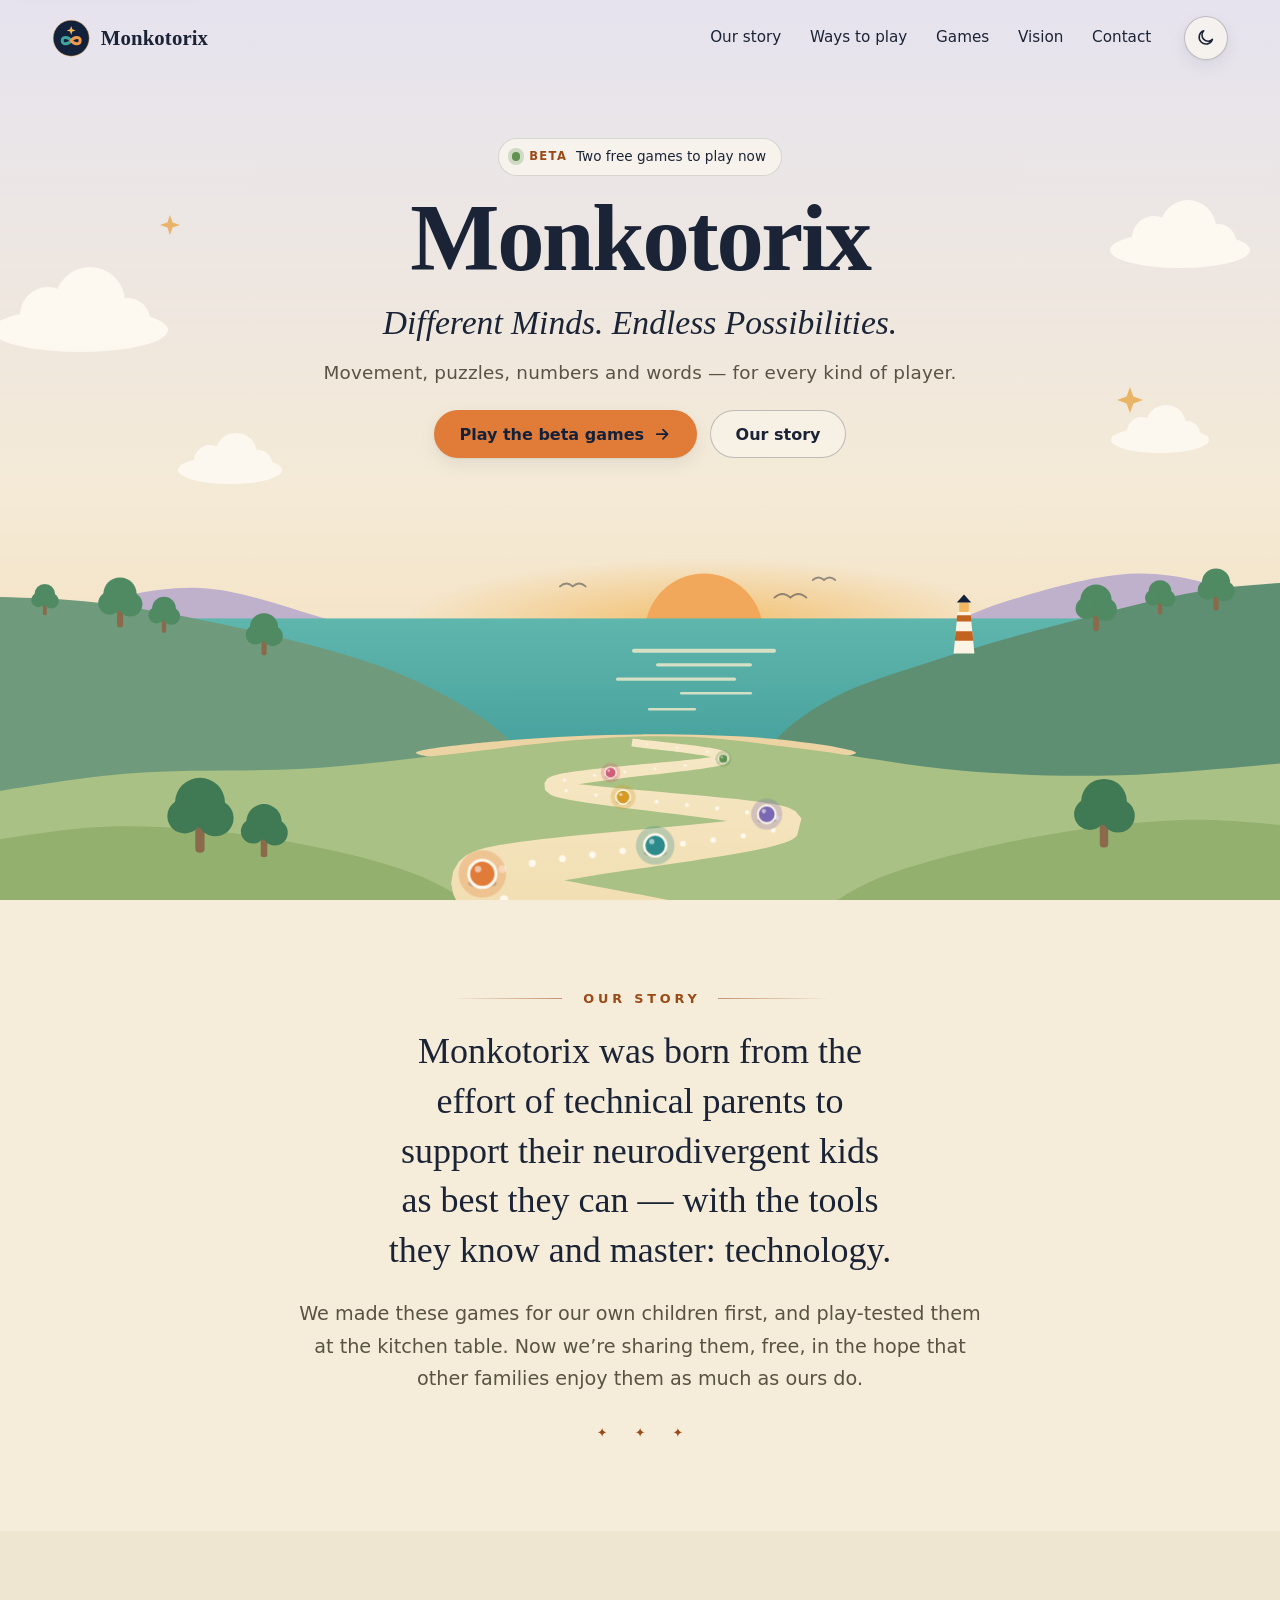
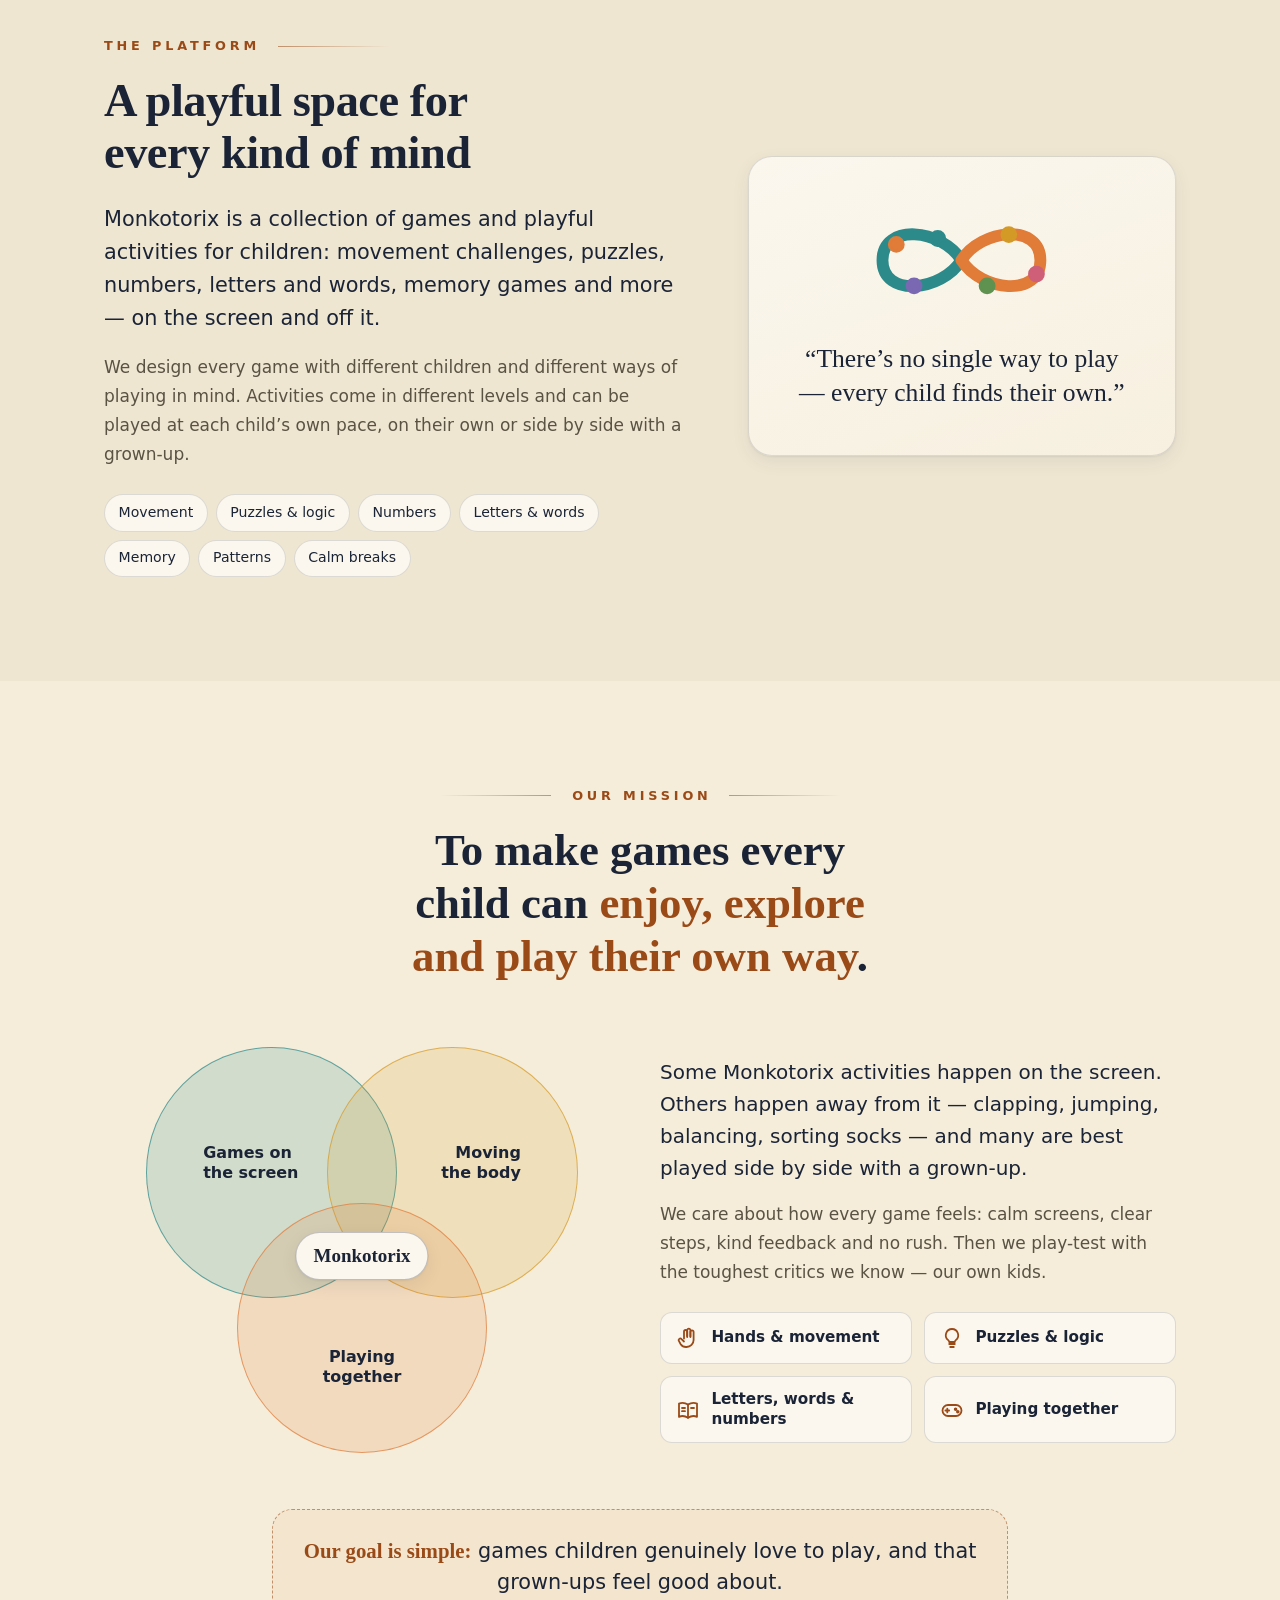
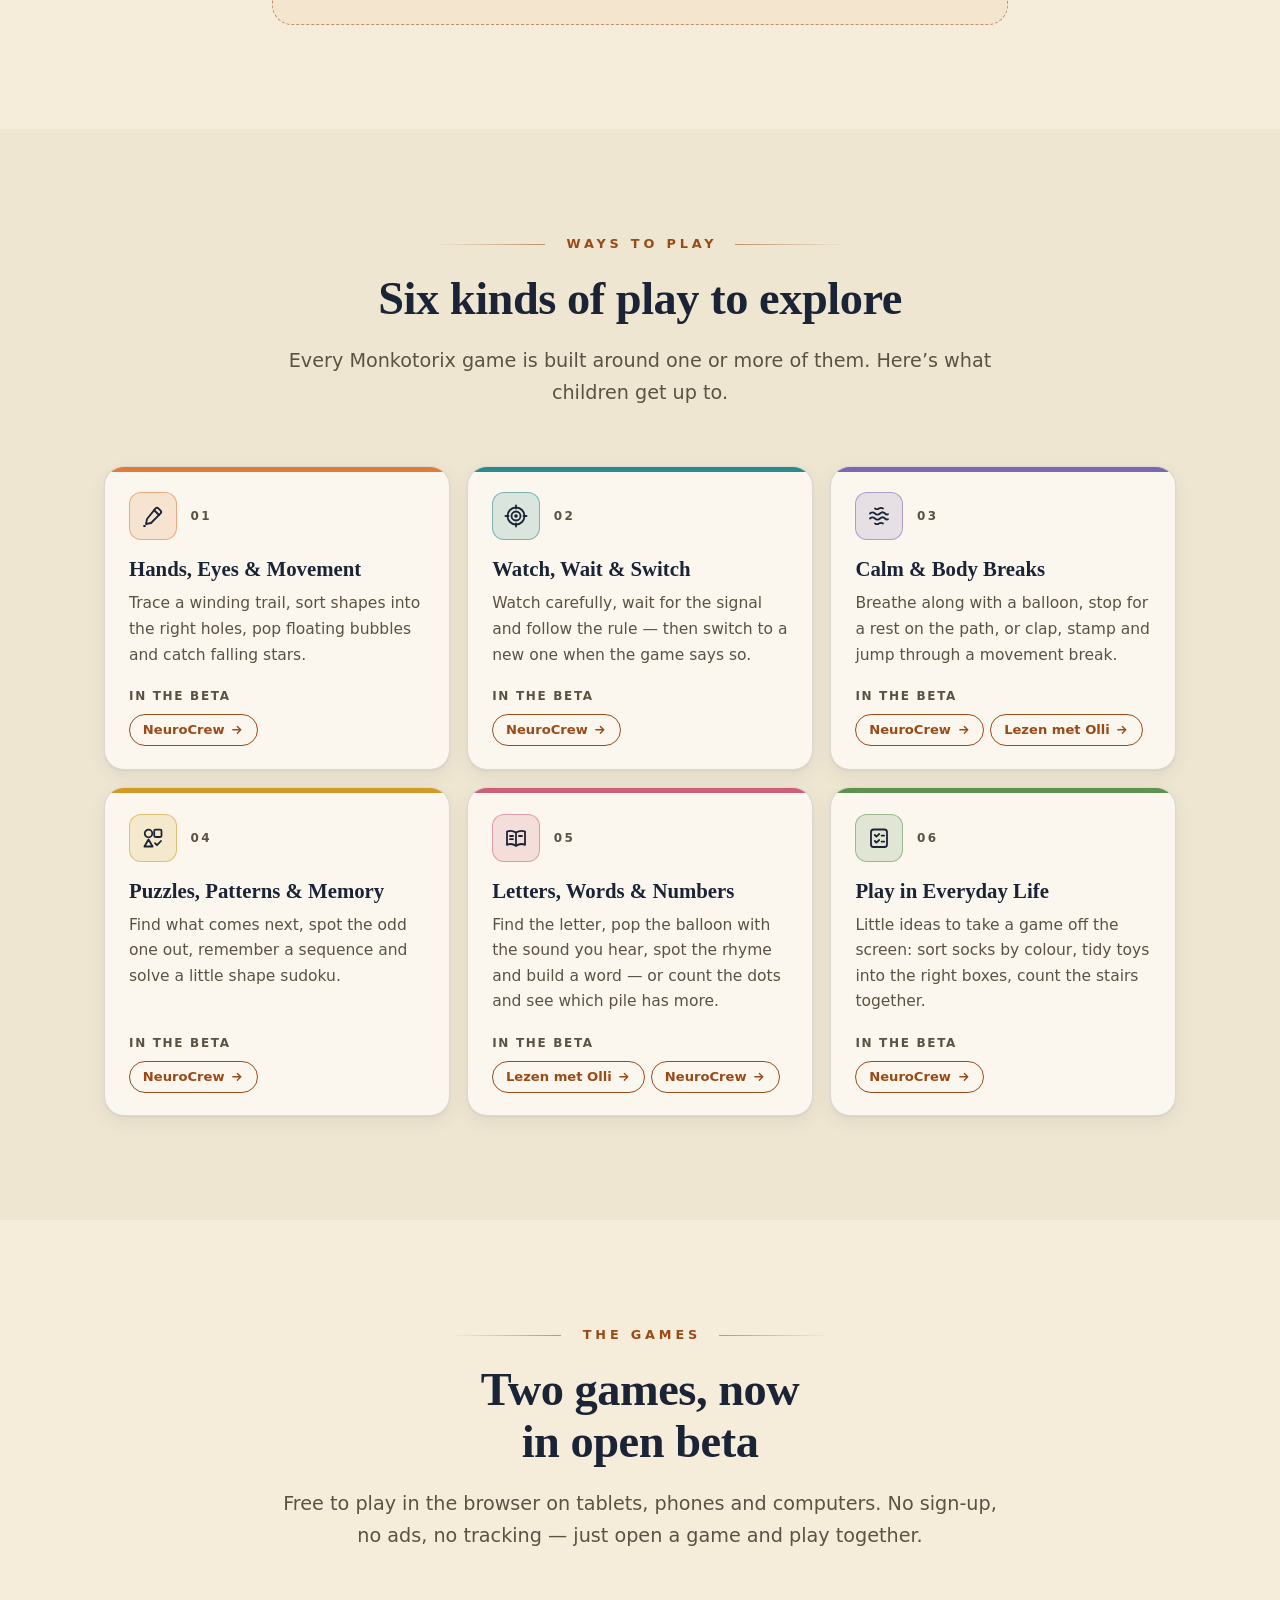
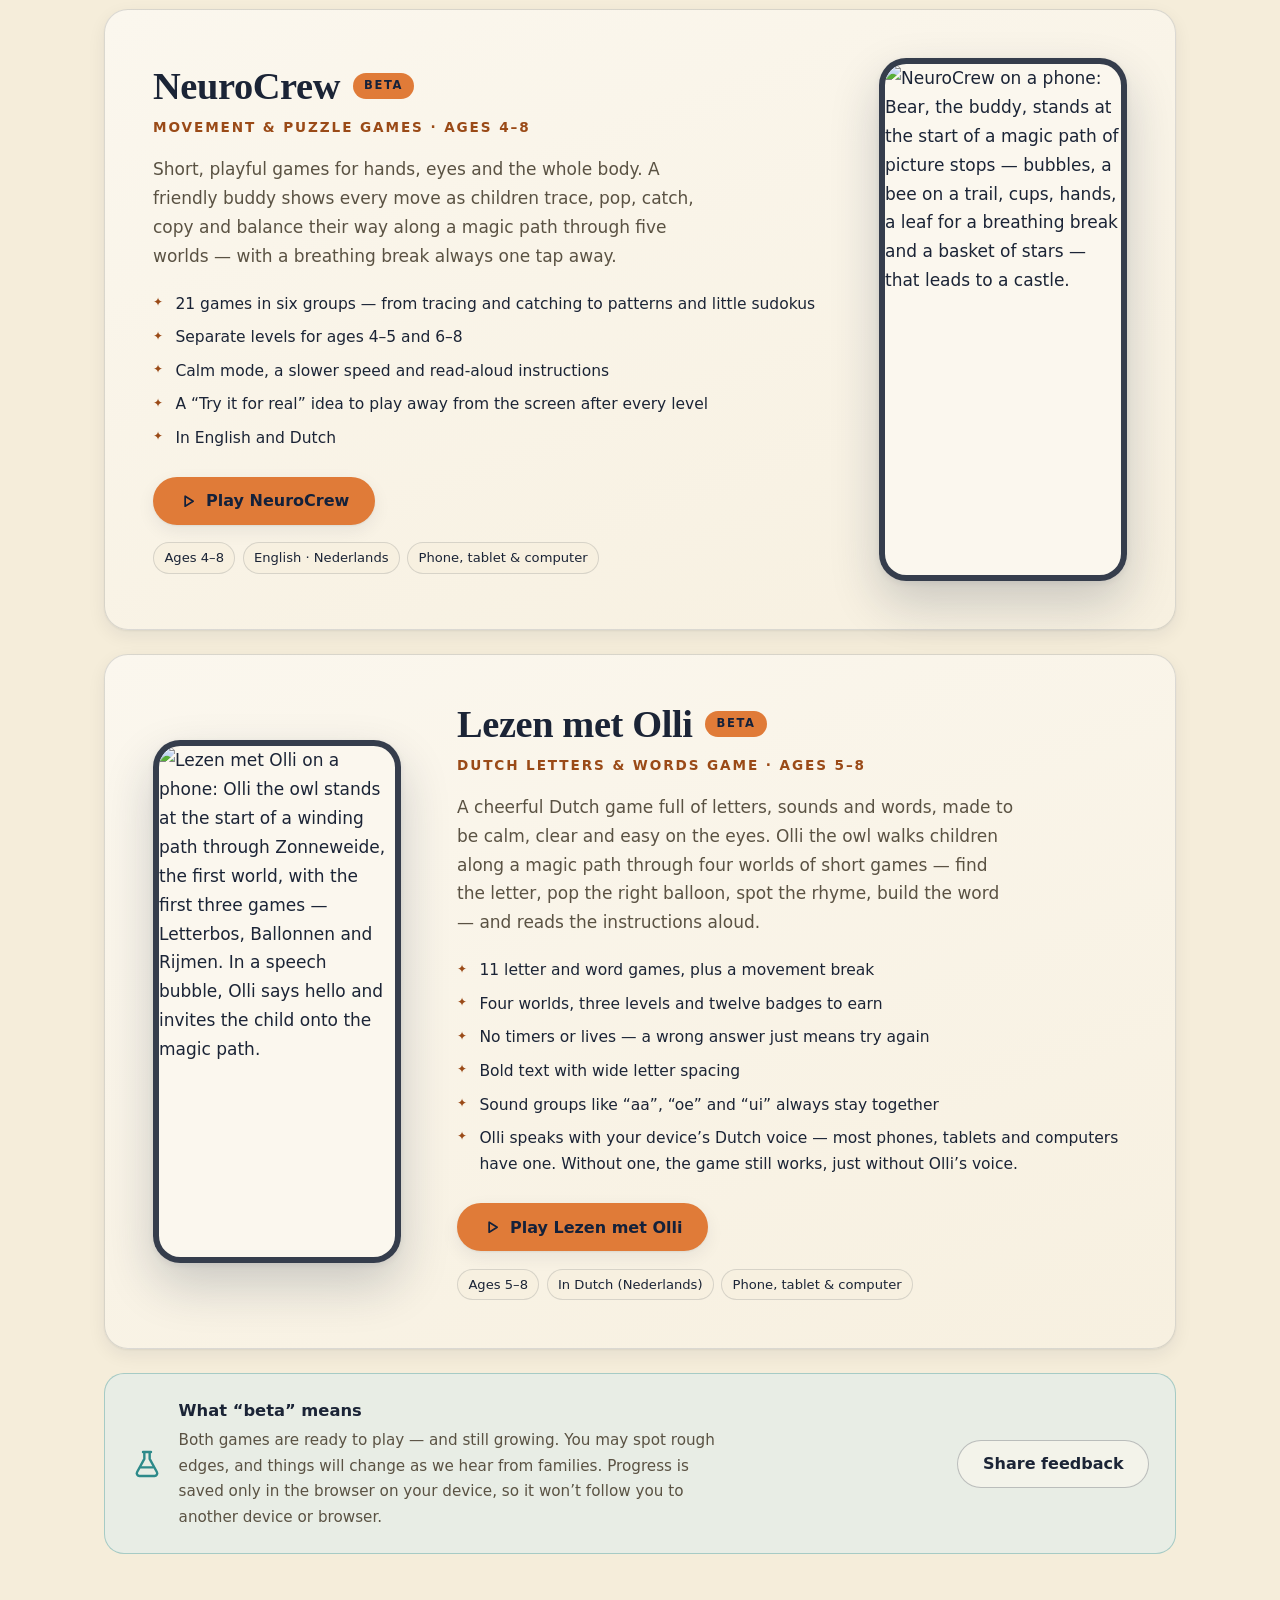
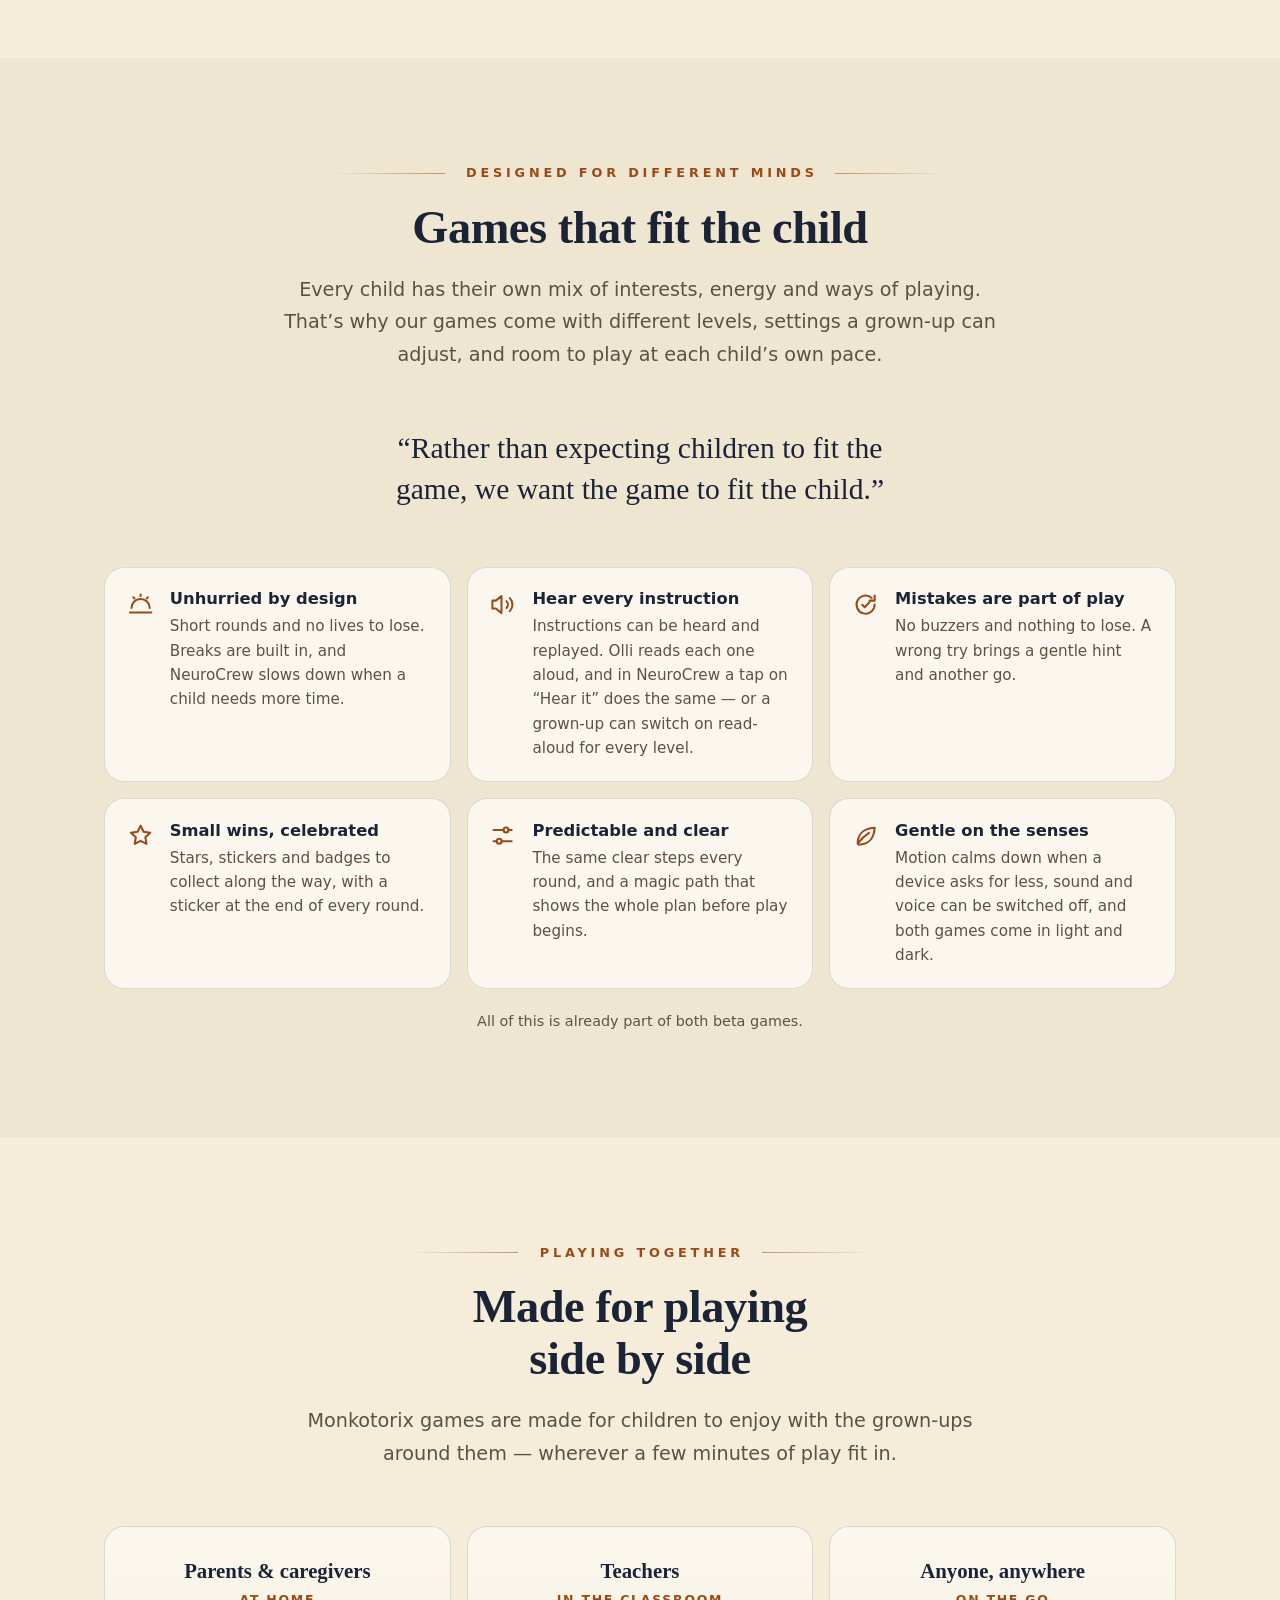
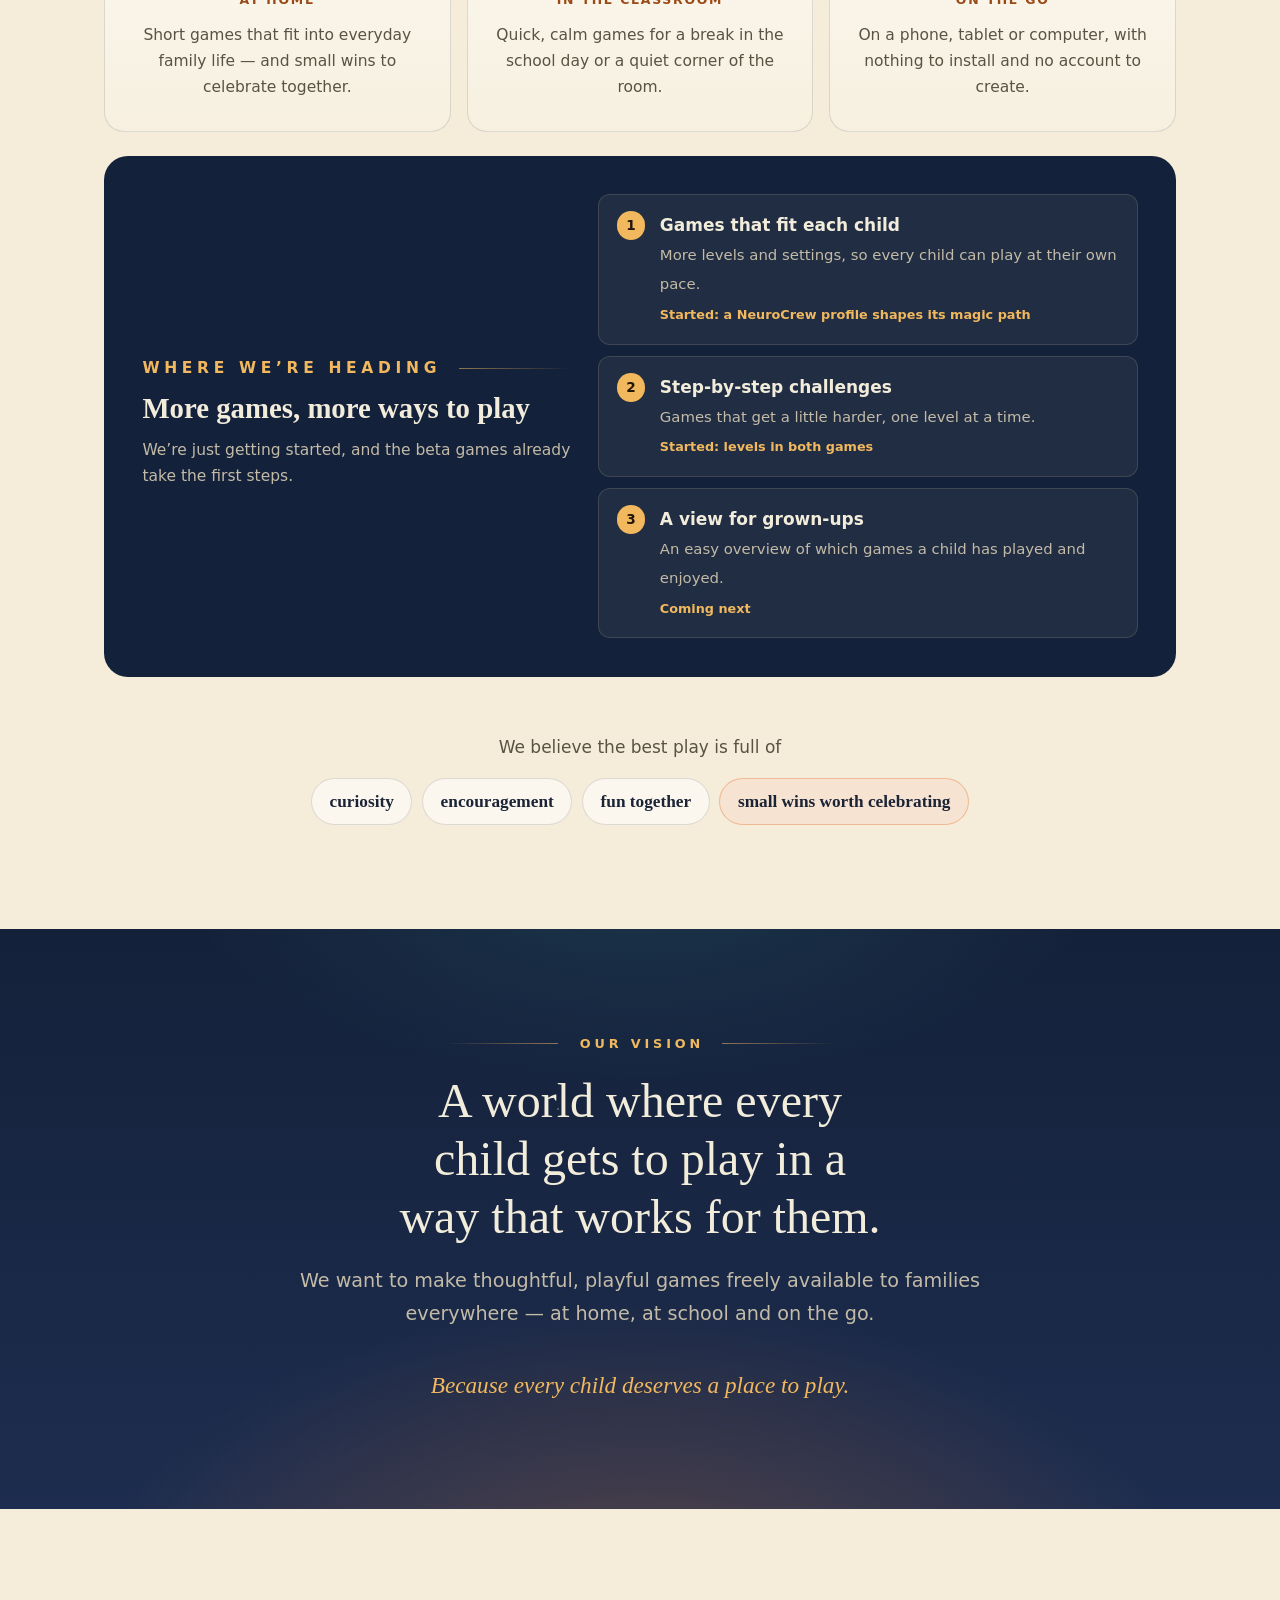
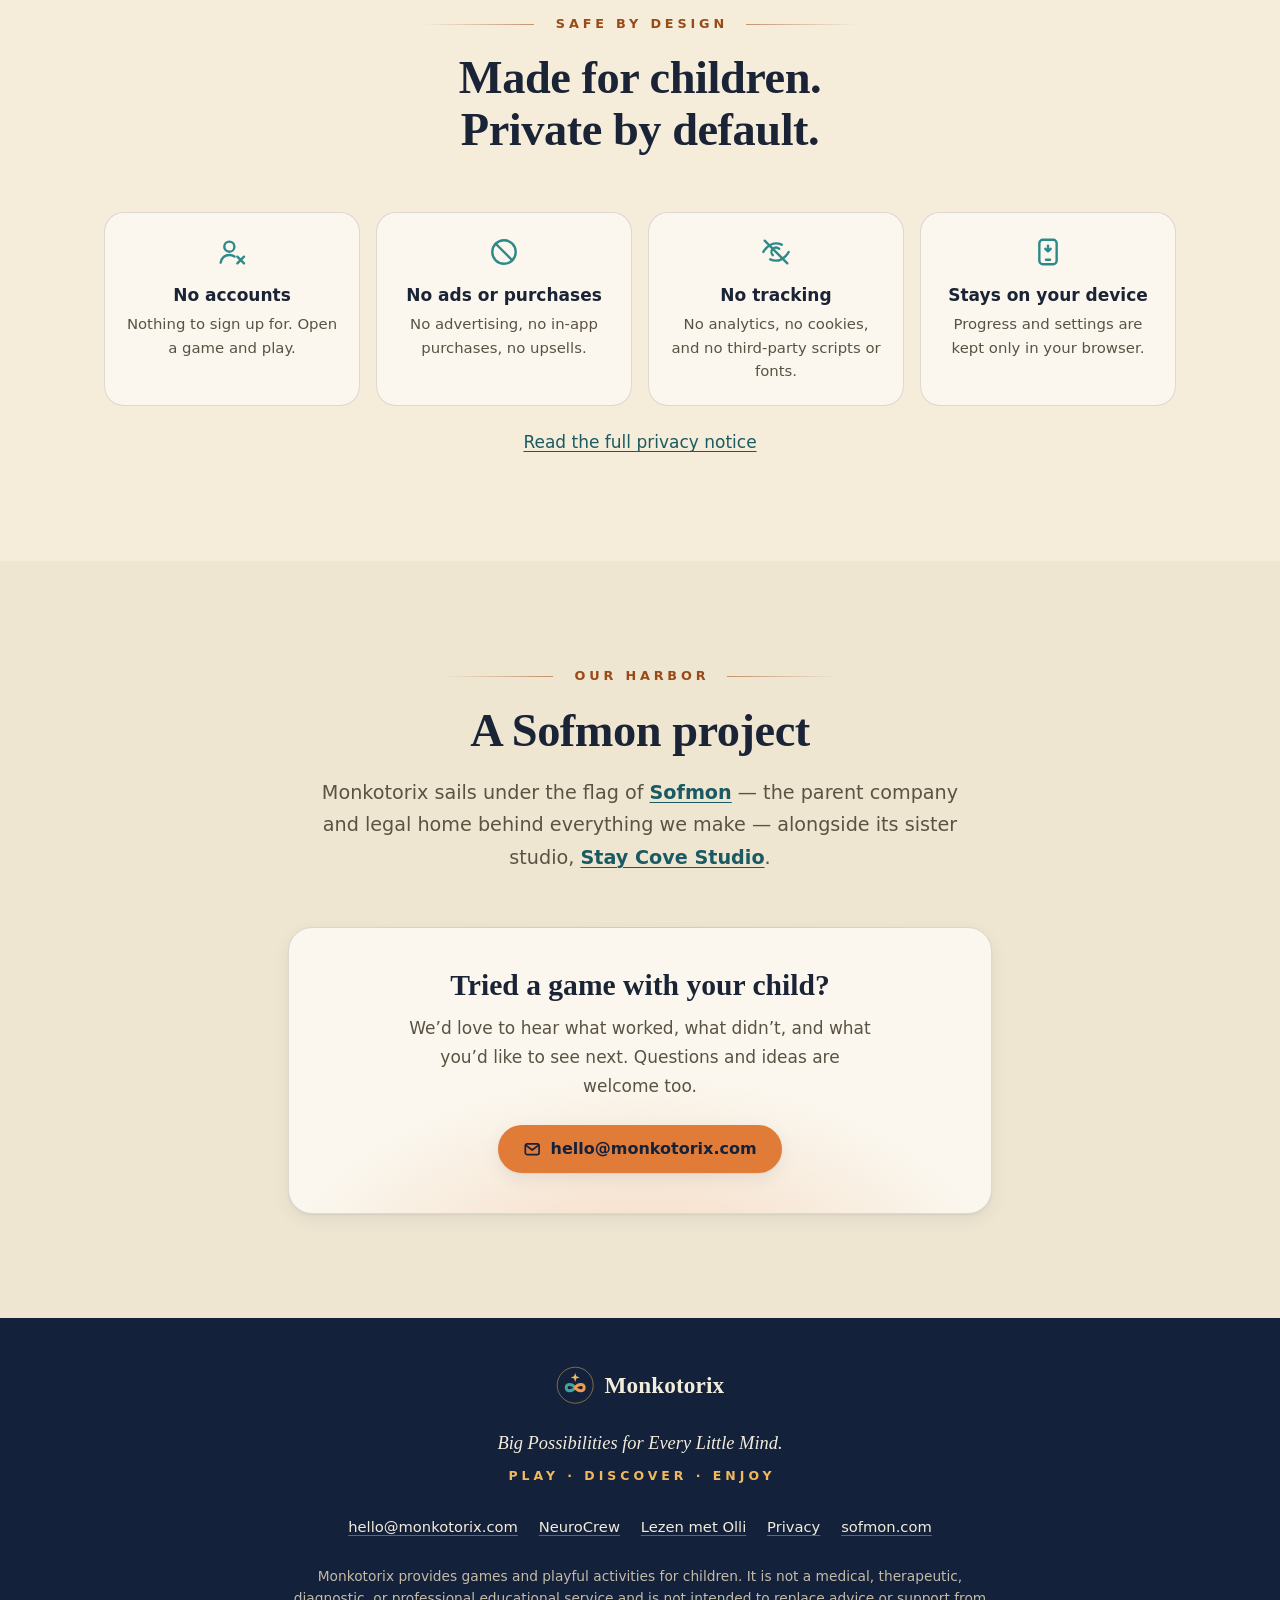
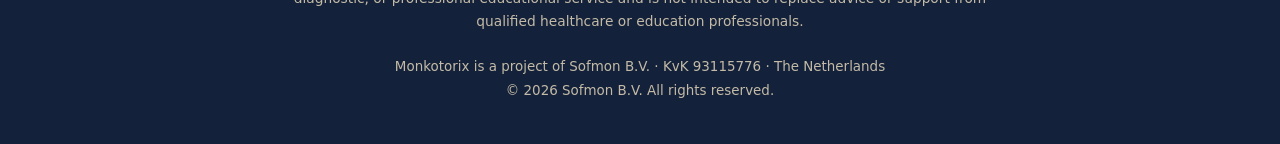
==== site/index.html @ 801703f1 "Describe Monkotorix as games and play, not outcomes Rewrite the site's copy so it says what children" ====
<!doctype html>
<html lang="en">
<head>
  <meta charset="utf-8">
  <meta name="viewport" content="width=device-width, initial-scale=1">
  <title>Monkotorix — Different Minds. Endless Possibilities.</title>
  <meta name="description" content="Free games and playful activities for children — movement, puzzles, numbers, letters and words — made by parents with neurodivergent kids in mind.">
  <link rel="canonical" href="https://monkotorix.com/">
  <meta http-equiv="Content-Security-Policy" content="default-src 'self'; script-src 'self'; style-src 'self' 'unsafe-inline'; img-src 'self' data:; font-src 'self'; connect-src 'none'; object-src 'none'; base-uri 'self'; form-action 'none'">
  <meta name="referrer" content="strict-origin-when-cross-origin">
  <meta name="color-scheme" content="light dark">
  <meta name="theme-color" content="#f5edda" media="(prefers-color-scheme: light)">
  <meta name="theme-color" content="#0c1124" media="(prefers-color-scheme: dark)">
  <link rel="icon" href="/assets/favicon.svg" type="image/svg+xml">
  <link rel="icon" type="image/png" sizes="48x48" href="/assets/favicon-48.png">
  <link rel="apple-touch-icon" href="/assets/apple-touch-icon.png">
  <meta property="og:type" content="website">
  <meta property="og:site_name" content="Monkotorix">
  <meta property="og:title" content="Monkotorix — Different Minds. Endless Possibilities.">
  <meta property="og:description" content="Games and playful activities for children, made by parents with neurodivergent kids in mind. Two games now in open beta.">
  <meta property="og:url" content="https://monkotorix.com/">
  <meta property="og:image" content="https://monkotorix.com/assets/og.jpg">
  <meta property="og:image:width" content="1200">
  <meta property="og:image:height" content="630">
  <meta name="twitter:card" content="summary_large_image">
  <link rel="preload" href="/assets/fonts/fraunces-latin-soft-normal.woff2" as="font" type="font/woff2" crossorigin>
  <link rel="preload" href="/assets/fonts/inter-latin-500-normal.woff2" as="font" type="font/woff2" crossorigin>
  <link rel="preload" href="/assets/fonts/fraunces-latin-soft-italic.woff2" as="font" type="font/woff2" crossorigin>
  <script src="/assets/site.js"></script>
  <style>
    @font-face{font-family:'Fraunces';font-style:normal;font-weight:100 900;font-display:swap;src:url('/assets/fonts/fraunces-latin-soft-normal.woff2') format('woff2')}
    @font-face{font-family:'Fraunces';font-style:italic;font-weight:100 900;font-display:swap;src:url('/assets/fonts/fraunces-latin-soft-italic.woff2') format('woff2')}
    @font-face{font-family:'Inter';font-style:normal;font-weight:400;font-display:swap;src:url('/assets/fonts/inter-latin-400-normal.woff2') format('woff2')}
    @font-face{font-family:'Inter';font-style:normal;font-weight:500;font-display:swap;src:url('/assets/fonts/inter-latin-500-normal.woff2') format('woff2')}
    @font-face{font-family:'Inter';font-style:normal;font-weight:600;font-display:swap;src:url('/assets/fonts/inter-latin-600-normal.woff2') format('woff2')}

    /* ── Tokens: the Sofmon cove palette by morning (light) and Stay Cove's night (dark) ── */
    :root{
      color-scheme:light;
      --bg:#f5edda; --bg-alt:#efe6d2; --surface:#fbf7ee; --surface-2:#f7f0e0;
      --text:#1b2436; --muted:#5a5243; --line:rgba(27,36,54,.14); --line-strong:rgba(27,36,54,.26);
      --accent:#e07b38; --accent-hi:#ef9a4c; --accent-ink:#14213a; --accent-text:#9a4a17;
      --link:#1b5a62; --focus:#1b5a62;
      --band:#14213a; --band-2:#1d2d4f; --band-text:#f2ecdb; --band-muted:#c3bba7; --band-accent:#f2b85e;
      --shadow:0 1px 2px rgba(20,33,58,.06),0 6px 18px rgba(20,33,58,.07);
      --shadow-lg:0 22px 50px rgba(20,33,58,.20),0 2px 6px rgba(20,33,58,.08);
      --a1:#e07b38; --a2:#2d8a8a; --a3:#7a68b3; --a4:#d49a26; --a5:#cf5f78; --a6:#5f9150;
      /* hero */
      --sky-0:#e6e3ef; --sky-1:#f4ead6; --sky-2:#f6d9ab;
      --glow:rgba(242,184,94,.85); --sun:#f2a85a; --far:#bfb0cc; --sea-0:#5fb6ad; --sea-1:#2d8a8a; --glint:#fff1cf;
      --head-l:#6f9b7c; --head-r:#5f8f73; --sand:#ecd3a3; --near:#a9c184; --front:#93b06f;
      --tree:#4f8a62; --tree-near:#3f7a55; --trunk:#8a6a4a; --path-0:#f6e8c6; --path-1:#efd9a8; --dot:#fffaf0;
      --cloud:#fffaf2; --cloud-o:.9; --star-o:0; --spark:#e9a64a; --bird:#1b2436;
      --lh-body:#fbf3e3; --lh-band:#c2641f; --lh-roof:#14213a; --lh-lamp:#f2b85e; --beam-o:0; --stop-ring:#fffaf0;
      --r-lg:1.5rem; --r-md:1.25rem; --r-sm:.75rem;
      --font-display:'Fraunces',Georgia,'Times New Roman',serif;
      --font-sans:'Inter',ui-sans-serif,system-ui,-apple-system,'Segoe UI',sans-serif;
    }
    @media (prefers-color-scheme:dark){:root:not([data-theme="light"]){
      color-scheme:dark;
      --bg:#0c1124; --bg-alt:#10173a; --surface:#141c3e; --surface-2:#18214a;
      --text:#f1e5c8; --muted:#b3bacd; --line:rgba(217,164,95,.22); --line-strong:rgba(241,229,200,.32);
      --accent:#e8b46f; --accent-hi:#f2c88b; --accent-ink:#231607; --accent-text:#e2b06e;
      --link:#eec584; --focus:#eec584;
      --band:#070b18; --band-2:#0f1530; --band-text:#f1e5c8; --band-muted:#b3bacd; --band-accent:#eec584;
      --shadow:0 1px 2px rgba(0,0,0,.35),0 6px 18px rgba(0,0,0,.3);
      --shadow-lg:0 22px 50px rgba(0,0,0,.55),0 0 40px rgba(61,142,160,.10);
      --a1:#ef9a4c; --a2:#4fb3ad; --a3:#a596e0; --a4:#f2b85e; --a5:#ec8aa2; --a6:#8fc27a;
      --sky-0:#0b1022; --sky-1:#161b3f; --sky-2:#3a3166;
      --glow:rgba(238,197,132,.38); --sun:#f1e5c8; --far:#2b2b55; --sea-0:#1f4c5c; --sea-1:#0e2536; --glint:#eec584;
      --head-l:#17304a; --head-r:#132941; --sand:#34395a; --near:#1a2a43; --front:#142238;
      --tree:#0f2438; --tree-near:#0c1d30; --trunk:#0c1828; --path-0:#bfae88; --path-1:#9c8b68; --dot:#f1e5c8;
      --cloud:#2a3163; --cloud-o:.55; --star-o:.85; --spark:#eec584; --bird:#f1e5c8;
      --lh-body:#d9cfb8; --lh-band:#a4501a; --lh-roof:#0c1124; --lh-lamp:#ffd98a; --beam-o:.45; --stop-ring:#f1e5c8;
    }}
    :root[data-theme="dark"]{
      color-scheme:dark;
      --bg:#0c1124; --bg-alt:#10173a; --surface:#141c3e; --surface-2:#18214a;
      --text:#f1e5c8; --muted:#b3bacd; --line:rgba(217,164,95,.22); --line-strong:rgba(241,229,200,.32);
      --accent:#e8b46f; --accent-hi:#f2c88b; --accent-ink:#231607; --accent-text:#e2b06e;
      --link:#eec584; --focus:#eec584;
      --band:#070b18; --band-2:#0f1530; --band-text:#f1e5c8; --band-muted:#b3bacd; --band-accent:#eec584;
      --shadow:0 1px 2px rgba(0,0,0,.35),0 6px 18px rgba(0,0,0,.3);
      --shadow-lg:0 22px 50px rgba(0,0,0,.55),0 0 40px rgba(61,142,160,.10);
      --a1:#ef9a4c; --a2:#4fb3ad; --a3:#a596e0; --a4:#f2b85e; --a5:#ec8aa2; --a6:#8fc27a;
      --sky-0:#0b1022; --sky-1:#161b3f; --sky-2:#3a3166;
      --glow:rgba(238,197,132,.38); --sun:#f1e5c8; --far:#2b2b55; --sea-0:#1f4c5c; --sea-1:#0e2536; --glint:#eec584;
      --head-l:#17304a; --head-r:#132941; --sand:#34395a; --near:#1a2a43; --front:#142238;
      --tree:#0f2438; --tree-near:#0c1d30; --trunk:#0c1828; --path-0:#bfae88; --path-1:#9c8b68; --dot:#f1e5c8;
      --cloud:#2a3163; --cloud-o:.55; --star-o:.85; --spark:#eec584; --bird:#f1e5c8;
      --lh-body:#d9cfb8; --lh-band:#a4501a; --lh-roof:#0c1124; --lh-lamp:#ffd98a; --beam-o:.45; --stop-ring:#f1e5c8;
    }

    *,*::before,*::after{box-sizing:border-box}
    html,body{margin:0}
    html{scroll-behavior:smooth;-webkit-text-size-adjust:100%}
    @media (prefers-reduced-motion:reduce){html{scroll-behavior:auto}}
    body{
      background:var(--bg);color:var(--text);
      font-family:var(--font-sans);font-size:1.0625rem;line-height:1.7;
      -webkit-font-smoothing:antialiased;text-rendering:optimizeLegibility;
    }
    h1,h2,h3,p,ul,ol,blockquote,figure{margin:0}
    ul,ol{padding:0;list-style:none}
    img,svg{display:block;max-width:100%}
    a{color:var(--link);text-underline-offset:.18em;text-decoration-thickness:1px}
    a:hover{text-decoration-thickness:2px}
    :focus-visible{outline:3px solid var(--focus);outline-offset:3px;border-radius:6px}
    .nowrap{white-space:nowrap}
    .sr-only{position:absolute;width:1px;height:1px;padding:0;margin:-1px;overflow:hidden;clip:rect(0 0 0 0);white-space:nowrap;border:0}
    .skip{position:absolute;left:1rem;top:-4rem;z-index:50;background:var(--surface);color:var(--text);padding:.7rem 1.1rem;border-radius:.6rem;box-shadow:var(--shadow);font-weight:600}
    .skip:focus{top:1rem}
    .icon{width:1.5rem;height:1.5rem;flex:none;fill:none;stroke:currentColor;stroke-width:1.8;stroke-linecap:round;stroke-linejoin:round}

    /* ── Layout ── */
    .wrap{max-width:70rem;margin:0 auto;padding:0 1.5rem}
    .section{padding:clamp(4rem,9vw,6.5rem) 0;position:relative}
    .alt{background:var(--bg-alt)}
    .rule{
      display:flex;align-items:center;justify-content:center;gap:1.1rem;text-align:center;
      font-size:.8rem;font-weight:600;letter-spacing:.3em;text-indent:.3em;text-transform:uppercase;
      color:var(--accent-text);margin-bottom:1.1rem;
    }
    .rule::before,.rule::after{content:"";height:1px;flex:1;max-width:7rem;background:linear-gradient(to var(--dir,right),transparent,currentColor);opacity:.55}
    .rule::after{--dir:left}
    @media (max-width:30rem){.rule:not(.left)::before,.rule:not(.left)::after{display:none}}
    .rule.left{justify-content:flex-start;text-indent:0}
    .rule.left::before{display:none}
    @media (max-width:24rem){.rule{letter-spacing:.18em;text-indent:.18em;gap:.7rem}}
    .title{
      font-family:var(--font-display);font-variation-settings:"SOFT" 100;font-weight:600;
      font-size:clamp(1.9rem,4.4vw,2.9rem);line-height:1.12;letter-spacing:-.01em;
      text-align:center;text-wrap:balance;max-width:24ch;margin:0 auto;overflow-wrap:break-word;
    }
    .title-left{text-align:left;margin:0 0 1.5rem;max-width:20ch}
    .lead{color:var(--muted);font-size:clamp(1.05rem,1.6vw,1.2rem);max-width:60ch;margin:1.25rem auto 0;text-align:center;text-wrap:pretty}
    /* long centred paragraphs are hard to track on phones: left-align them there */
    @media (max-width:40rem){.lead,.contact-card p{text-align:left}}
    .section-head{margin-bottom:clamp(2.5rem,5vw,3.5rem)}

    /* ── Buttons ── */
    .btn{
      display:inline-flex;align-items:center;justify-content:center;gap:.55rem;min-height:3rem;
      border:1px solid transparent;border-radius:999px;padding:.8rem 1.55rem;
      font:inherit;font-size:1rem;font-weight:600;line-height:1.2;text-decoration:none;cursor:pointer;
      transition:background-color .15s ease,border-color .15s ease,transform .15s ease,box-shadow .15s ease;
    }
    .btn.primary{background:var(--accent);color:var(--accent-ink);box-shadow:var(--shadow)}
    .btn.primary:hover{background:var(--accent-hi);transform:translateY(-1px)}
    .btn.ghost{background:color-mix(in srgb,var(--surface) 55%,transparent);color:var(--text);border-color:var(--line-strong)}
    .btn.ghost:hover{background:color-mix(in srgb,var(--accent) 14%,transparent)}
    .btn .icon{width:1.15rem;height:1.15rem;stroke-width:2.2}
    @media (prefers-reduced-motion:reduce){.btn:hover{transform:none!important}}

    /* ── Hero ── */
    .hero{
      position:relative;min-height:min(100svh,64rem);display:flex;flex-direction:column;overflow:hidden;
      background:linear-gradient(180deg,var(--sky-0) 0%,var(--sky-1) 55%,var(--sky-2) 100%);
    }
    .hero-sky{position:absolute;inset:0;width:100%;height:100%;z-index:0;pointer-events:none}
    .topbar{position:relative;z-index:3;display:flex;align-items:center;gap:1rem;max-width:76rem;width:100%;margin:0 auto;padding:1rem 1.25rem}
    .brand{display:inline-flex;align-items:center;gap:.65rem;color:var(--text);text-decoration:none;font-family:var(--font-display);font-variation-settings:"SOFT" 100;font-weight:650;font-size:1.3rem;letter-spacing:.005em;margin-right:auto;border-radius:999px}
    .brand svg{width:2.4rem;height:2.4rem}
    .nav-links{display:flex;gap:.2rem;margin:0 .25rem 0 0}
    .nav-links a{display:inline-block;padding:.5rem .8rem;border-radius:999px;color:var(--text);text-decoration:none;font-size:.95rem;font-weight:500}
    .nav-links a:hover{background:color-mix(in srgb,var(--surface) 70%,transparent)}
    @media (max-width:52rem){.nav-links{display:none}}
    .theme-toggle{
      width:2.75rem;height:2.75rem;display:inline-flex;align-items:center;justify-content:center;padding:0;flex:none;
      border-radius:999px;border:1px solid var(--line-strong);background:color-mix(in srgb,var(--surface) 70%,transparent);
      color:var(--text);cursor:pointer;box-shadow:var(--shadow);transition:background-color .15s ease;
    }
    .theme-toggle:hover{background:var(--surface)}
    .theme-toggle .icon{width:1.2rem;height:1.2rem;stroke-width:2}
    .theme-toggle .i-sun{display:none}
    :root[data-theme="dark"] .theme-toggle .i-sun{display:block}
    :root[data-theme="dark"] .theme-toggle .i-moon{display:none}

    .hero-inner{
      position:relative;z-index:2;flex:1;display:flex;flex-direction:column;align-items:center;justify-content:center;
      text-align:center;padding:clamp(1.5rem,5vh,4rem) 1.25rem clamp(1rem,3vh,2rem);
    }
    .beta-pill{
      display:inline-flex;align-items:center;gap:.55rem;padding:.4rem .95rem .4rem .8rem;border-radius:999px;
      background:color-mix(in srgb,var(--surface) 72%,transparent);border:1px solid var(--line);
      color:var(--text);font-size:.85rem;font-weight:500;text-decoration:none;margin-bottom:1.6rem;
      backdrop-filter:blur(6px);-webkit-backdrop-filter:blur(6px);
    }
    .beta-pill:hover{border-color:var(--line-strong)}
    .beta-pill b{font-weight:600;color:var(--accent-text);letter-spacing:.12em;font-size:.72rem;text-transform:uppercase}
    .beta-pill .dot{flex:none;width:.55rem;height:.55rem;border-radius:50%;background:var(--a6);box-shadow:0 0 0 4px color-mix(in srgb,var(--a6) 25%,transparent)}
    @media (max-width:24rem){.beta-pill{font-size:.78rem;gap:.45rem;padding-inline:.7rem .8rem}.beta-pill b{letter-spacing:.08em}}
    .wordmark{
      font-family:var(--font-display);font-variation-settings:"SOFT" 100;font-weight:650;
      font-size:clamp(3.1rem,11vw,6.6rem);line-height:.98;letter-spacing:-.025em;color:var(--text);
    }
    .hero-tagline{
      margin-top:1.1rem;font-family:var(--font-display);font-variation-settings:"SOFT" 100;font-style:italic;font-weight:450;
      font-size:clamp(1.35rem,3.4vw,2.1rem);line-height:1.25;color:var(--text);text-wrap:balance;
    }
    .hero-sub{margin-top:.8rem;color:var(--muted);font-size:clamp(1rem,1.8vw,1.15rem);font-weight:500;letter-spacing:.01em;text-wrap:balance}
    .hero-actions{display:flex;flex-wrap:wrap;gap:.8rem;justify-content:center;margin-top:2rem}
    .hero-land{
      position:relative;z-index:1;display:block;width:100%;flex:none;
      height:max(16rem,min(calc(100vw * 460 / 1600),max(48vh,26vw)));
      margin-top:-1rem;
    }
    @media (min-width:52rem){.hero-land{margin-top:0}}
    /* short laptop screens: tighten the text block so the buttons stay clear of the horizon */
    @media (min-width:52rem) and (max-height:60rem){
      .hero-inner{padding-top:.25rem;padding-bottom:1rem}
      .beta-pill{margin-bottom:1rem}
      .wordmark{font-size:clamp(3.1rem,10.5vh,6.6rem)}
      .hero-actions{margin-top:1.4rem}
    }

    /* hero scene paint */
    .h-glow-0{stop-color:var(--glow)} .h-glow-1{stop-color:var(--glow);stop-opacity:0}
    .h-sea-0{stop-color:var(--sea-0)} .h-sea-1{stop-color:var(--sea-1)}
    .h-path-0{stop-color:var(--path-0)} .h-path-1{stop-color:var(--path-1)}
    .h-sun{fill:var(--sun)}
    .h-far{fill:var(--far)}
    .h-glint{fill:var(--glint);opacity:.75}
    .h-head-l{fill:var(--head-l)} .h-head-r{fill:var(--head-r)}
    .h-sand{fill:var(--sand)} .h-near{fill:var(--near)} .h-front{fill:var(--front)}
    .h-tree{fill:var(--tree)} .h-tree-near{fill:var(--tree-near)} .h-trunk{fill:var(--trunk)}
    .h-dots{fill:var(--dot);opacity:.95}
    .h-cloud{fill:var(--cloud);opacity:var(--cloud-o)}
    @media (min-aspect-ratio:2/1){.h-cloud-low{display:none}} /* ultrawide: they would sink behind the hills */
    .h-stars{fill:#f1e5c8;opacity:var(--star-o)}
    .h-sparkles{fill:var(--spark);opacity:.8}
    .h-birds{fill:none;stroke:var(--bird);stroke-width:2.4;stroke-linecap:round;opacity:.45}
    .h-lh-body{fill:var(--lh-body)} .h-lh-band{fill:var(--lh-band)} .h-lh-roof{fill:var(--lh-roof)} .h-lh-lamp{fill:var(--lh-lamp)}
    .h-beam{fill:url(#h-beam-g);opacity:var(--beam-o)}
    .h-beam-0{stop-color:var(--lh-lamp);stop-opacity:.8} .h-beam-1{stop-color:var(--lh-lamp);stop-opacity:0}
    .h-stop-disc{stroke:var(--stop-ring)}
    .h-stop-glow{opacity:.28}
    .h-stop-shadow{fill:rgba(20,33,58,.22)}
    .h-stop-shine{fill:#fff;opacity:.55}
    .h-a1 .h-stop-disc,.h-a1 .h-stop-glow{fill:var(--a1)}
    .h-a2 .h-stop-disc,.h-a2 .h-stop-glow{fill:var(--a2)}
    .h-a3 .h-stop-disc,.h-a3 .h-stop-glow{fill:var(--a3)}
    .h-a4 .h-stop-disc,.h-a4 .h-stop-glow{fill:var(--a4)}
    .h-a5 .h-stop-disc,.h-a5 .h-stop-glow{fill:var(--a5)}
    .h-a6 .h-stop-disc,.h-a6 .h-stop-glow{fill:var(--a6)}
    @media (prefers-reduced-motion:no-preference){
      .h-stop{transform-box:fill-box;transform-origin:50% 80%;animation:stop-in .7s cubic-bezier(.2,.9,.3,1.2) both;animation-delay:calc(.35s + var(--i) * .16s)}
      .h-dots{animation:fade-in 1.2s ease-out both .1s}
      @keyframes stop-in{from{opacity:0;transform:translateY(14%) scale(.4)}to{opacity:1;transform:none}}
      @keyframes fade-in{from{opacity:0}to{opacity:.95}}
    }

    /* ── Our story ── */
    .story{padding:clamp(3.5rem,8vw,5.5rem) 0;text-align:center}
    .story-lead{
      font-family:var(--font-display);font-variation-settings:"SOFT" 100;font-weight:450;
      font-size:clamp(1.5rem,3.4vw,2.25rem);line-height:1.38;max-width:34ch;margin:0 auto;text-wrap:balance;
    }
    .story-sub{color:var(--muted);font-size:clamp(1.05rem,1.6vw,1.2rem);max-width:56ch;margin:1.4rem auto 0;text-wrap:pretty}
    @media (max-width:40rem){.story-sub{text-align:left}}
    .flourish{margin-top:1.6rem;color:var(--accent-text);letter-spacing:.9em;text-indent:.9em;font-size:.8rem}

    /* ── About ── */
    .about-grid{display:grid;gap:clamp(2rem,5vw,4rem);align-items:center}
    @media (min-width:56rem){.about-grid{grid-template-columns:1.15fr .85fr}}
    .about-copy p{max-width:62ch}
    .about-copy p + p{margin-top:1.1rem}
    .about-copy .big{font-size:clamp(1.15rem,1.9vw,1.3rem);line-height:1.6;color:var(--text)}
    .about-copy p:not(.big):not(.rule){color:var(--muted)}
    .chips{display:flex;flex-wrap:wrap;gap:.5rem;margin-top:1.6rem}
    .chip{display:inline-flex;align-items:center;padding:.35rem .85rem;border-radius:999px;font-size:.88rem;font-weight:500;background:var(--surface);border:1px solid var(--line);color:var(--text)}
    .about-card{
      position:relative;border-radius:var(--r-lg);padding:clamp(2rem,4vw,2.75rem);text-align:center;overflow:hidden;
      background:linear-gradient(160deg,var(--surface),var(--surface-2));border:1px solid var(--line);box-shadow:var(--shadow);
    }
    .about-card svg.loop{width:min(15rem,70%);height:auto;margin:0 auto 1.4rem}
    .about-card blockquote{font-family:var(--font-display);font-variation-settings:"SOFT" 100;font-weight:500;font-size:clamp(1.3rem,2.4vw,1.6rem);line-height:1.35;text-wrap:balance}
    .loop-a{stroke:var(--a2)} .loop-b{stroke:var(--a1)}
    .loop-dot{fill:var(--stop-ring);stroke-width:3}

    /* ── Mission ── */
    .mission-statement{
      font-family:var(--font-display);font-variation-settings:"SOFT" 100;font-weight:550;
      font-size:clamp(1.8rem,4.2vw,2.8rem);line-height:1.18;text-align:center;max-width:26ch;margin:0 auto;text-wrap:balance;
    }
    .mission-statement em{font-style:normal;color:var(--accent-text)}
    .bridge{display:grid;gap:2.5rem;align-items:center;margin-top:clamp(2.5rem,6vw,4rem)}
    @media (min-width:56rem){.bridge{grid-template-columns:1fr 1fr}}
    .venn{position:relative;width:min(100%,27rem);aspect-ratio:1/0.94;margin:0 auto;container-type:inline-size}
    .venn .c{
      position:absolute;width:58%;aspect-ratio:1;border-radius:50%;display:flex;padding:9%;
      font-weight:600;font-size:max(.8rem,3.7cqi);line-height:1.25;color:var(--text);
      border:1.5px solid color-mix(in srgb,var(--cc) 70%,transparent);
      background:color-mix(in srgb,var(--cc) 17%,transparent);
    }
    .venn .c1{--cc:var(--a2);left:0;top:0;align-items:flex-start;justify-content:flex-start;padding-top:22%;padding-left:13%;text-align:left}
    .venn .c2{--cc:var(--a4);right:0;top:0;align-items:flex-start;justify-content:flex-end;padding-top:22%;padding-right:13%;text-align:right}
    .venn .c3{--cc:var(--a1);left:21%;bottom:0;align-items:flex-end;justify-content:center;padding-bottom:15%;text-align:center}
    .venn .core{
      position:absolute;left:50%;top:50%;transform:translate(-50%,-38%);
      font-family:var(--font-display);font-variation-settings:"SOFT" 100;font-weight:650;font-size:max(.9rem,4.4cqi);
      background:var(--surface);border:1px solid var(--line-strong);border-radius:999px;padding:.35em .9em;box-shadow:var(--shadow);white-space:nowrap
    }
    .bridge-copy p{color:var(--muted);max-width:52ch}
    .bridge-copy p + p{margin-top:1rem}
    .bridge-copy .big{color:var(--text);font-size:clamp(1.1rem,1.8vw,1.25rem);line-height:1.6}
    .disciplines{display:grid;grid-template-columns:repeat(2,minmax(0,1fr));gap:.75rem;margin-top:1.6rem}
    .discipline{display:flex;align-items:center;gap:.7rem;padding:.8rem .95rem;border-radius:var(--r-sm);background:var(--surface);border:1px solid var(--line);font-weight:600;font-size:.95rem;line-height:1.3}
    .discipline .icon{color:var(--accent-text)}
    @media (max-width:26rem){.disciplines{grid-template-columns:1fr}}
    .goal{
      margin:clamp(2.5rem,5vw,3.5rem) auto 0;max-width:46rem;text-align:center;padding:1.6rem 1.75rem;border-radius:var(--r-md);
      border:1px dashed color-mix(in srgb,var(--accent-text) 55%,transparent);background:color-mix(in srgb,var(--accent) 7%,transparent)
    }
    .goal p{font-size:clamp(1.1rem,2vw,1.3rem);line-height:1.5}
    .goal strong{font-family:var(--font-display);font-variation-settings:"SOFT" 100;font-weight:650;color:var(--accent-text)}

    /* ── Six areas ── */
    .areas{display:grid;gap:1.1rem;counter-reset:area}
    @media (min-width:40rem){.areas{grid-template-columns:repeat(2,minmax(0,1fr))}}
    @media (min-width:64rem){.areas{grid-template-columns:repeat(3,minmax(0,1fr))}}
    .area{
      position:relative;display:flex;flex-direction:column;padding:1.6rem 1.5rem 1.4rem;border-radius:var(--r-md);
      background:var(--surface);border:1px solid var(--line);box-shadow:var(--shadow);overflow:hidden;
    }
    .area::before{content:"";position:absolute;inset:0 0 auto 0;height:5px;background:var(--ac)}
    .area-top{display:flex;align-items:center;gap:.85rem;margin-bottom:1rem}
    .area-icon{
      width:3rem;height:3rem;border-radius:var(--r-sm);display:grid;place-items:center;flex:none;
      background:color-mix(in srgb,var(--ac) 16%,transparent);color:var(--text);border:1.5px solid color-mix(in srgb,var(--ac) 55%,transparent)
    }
    .area-num{font-size:.75rem;font-weight:600;letter-spacing:.2em;text-transform:uppercase;color:var(--muted)}
    .area h3{font-family:var(--font-display);font-variation-settings:"SOFT" 100;font-weight:600;font-size:1.3rem;line-height:1.22;margin-bottom:.6rem}
    .area p{color:var(--muted);font-size:.97rem;line-height:1.65}
    .area-games{display:flex;flex-wrap:wrap;align-items:center;gap:.4rem;margin-top:auto;padding-top:1.1rem}
    .area-games .lbl{flex-basis:100%;margin:0 0 .1rem;font-size:.75rem;font-weight:600;letter-spacing:.14em;text-transform:uppercase;color:var(--muted)}
    .tag{display:inline-flex;align-items:center;gap:.35rem;padding:.22rem .65rem;border-radius:999px;font-size:.82rem;font-weight:500;background:var(--surface-2);border:1px solid var(--line);color:var(--text);text-decoration:none;white-space:nowrap}
    /* links are buttons, not labels (as on sofmon.com) */
    a.tag{min-height:2rem;padding-inline:.8rem;background:transparent;border-color:var(--accent-text);color:var(--accent-text);font-weight:600;transition:background-color .15s ease,color .15s ease}
    a.tag:hover{background:var(--accent);border-color:var(--accent);color:var(--accent-ink)}
    a.tag .icon{width:.85rem;height:.85rem;stroke-width:2.4}
    .tag.soon{border-style:dashed;color:var(--muted);background:transparent}
    .a1{--ac:var(--a1)} .a2{--ac:var(--a2)} .a3{--ac:var(--a3)} .a4{--ac:var(--a4)} .a5{--ac:var(--a5)} .a6{--ac:var(--a6)}

    /* ── Games ── */
    .game-panel{
      display:grid;grid-template-columns:minmax(0,1fr) auto;gap:clamp(2rem,5vw,3.5rem);align-items:center;
      padding:clamp(1.75rem,4.5vw,3rem);border-radius:var(--r-lg);border:1px solid var(--line);
      background:linear-gradient(160deg,var(--surface),var(--surface-2));box-shadow:var(--shadow);
    }
    .game-panel + .game-panel{margin-top:1.5rem}
    .game-panel.reversed{grid-template-columns:auto minmax(0,1fr)}
    @media (max-width:47.9rem){
      .game-panel,.game-panel.reversed{grid-template-columns:minmax(0,1fr)}
      .game-panel .game-shot{margin:0 auto}
      .game-panel.reversed .game-shot{order:2}
    }
    .game-head{display:flex;flex-wrap:wrap;align-items:center;gap:.4rem .8rem}
    .game-panel h3{font-family:var(--font-display);font-variation-settings:"SOFT" 100;font-weight:650;font-size:clamp(1.8rem,3.6vw,2.4rem);line-height:1.1;letter-spacing:-.01em}
    .badge-beta{
      display:inline-flex;align-items:center;padding:.2rem .7rem;border-radius:999px;font-size:.72rem;font-weight:600;letter-spacing:.14em;text-transform:uppercase;
      color:var(--accent-ink);background:var(--accent);
    }
    .game-panel .sub{color:var(--accent-text);font-size:.85rem;font-weight:600;letter-spacing:.14em;text-transform:uppercase;margin:.55rem 0 1rem}
    .game-panel .desc{color:var(--muted);max-width:52ch}
    .game-points{margin:1.25rem 0 1.6rem;display:grid;gap:.45rem}
    .game-points li{position:relative;padding-left:1.4rem;font-size:.97rem}
    .game-points li::before{content:"✦";content:"✦" / "";position:absolute;left:0;top:.2em;color:var(--accent-text);font-size:.75rem;line-height:1.6}
    .game-meta{display:flex;flex-wrap:wrap;gap:.45rem;margin-top:1.1rem}
    .game-actions{display:flex;flex-wrap:wrap;align-items:center;gap:.6rem 1.1rem}
    .game-actions .more{font-size:.92rem}
    .game-shot{
      width:min(15.5rem,68vw);border-radius:1.7rem;overflow:hidden;background:var(--surface);
      border:6px solid color-mix(in srgb,var(--text) 88%,transparent);box-shadow:var(--shadow-lg);
    }
    .game-shot img{width:100%;height:auto}
    .beta-note{
      display:grid;gap:1rem;align-items:center;margin-top:1.5rem;padding:1.4rem 1.6rem;border-radius:var(--r-md);
      background:color-mix(in srgb,var(--a2) 9%,var(--surface));border:1px solid color-mix(in srgb,var(--a2) 35%,transparent);
    }
    @media (min-width:48rem){.beta-note{grid-template-columns:auto 1fr auto}}
    .beta-note .icon{width:2rem;height:2rem;color:var(--a2)}
    .beta-note h3{font-size:1.02rem;font-weight:600;margin-bottom:.2rem}
    .beta-note p{color:var(--muted);font-size:.95rem;max-width:56ch}

    /* ── Different minds ── */
    .minds-quote{
      max-width:44rem;margin:0 auto clamp(2.5rem,5vw,3.5rem);text-align:center;
      font-family:var(--font-display);font-variation-settings:"SOFT" 100;font-weight:450;
      font-size:clamp(1.35rem,2.8vw,1.85rem);line-height:1.4;text-wrap:balance
    }
    .principles{display:grid;gap:1rem}
    @media (min-width:40rem){.principles{grid-template-columns:repeat(2,minmax(0,1fr))}}
    @media (min-width:64rem){.principles{grid-template-columns:repeat(3,minmax(0,1fr))}}
    .principle{display:flex;gap:1rem;padding:1.3rem 1.35rem;border-radius:var(--r-md);background:var(--surface);border:1px solid var(--line)}
    .principle .icon{width:1.7rem;height:1.7rem;color:var(--accent-text);margin-top:.15rem}
    .principle h3{font-size:1.02rem;font-weight:600;line-height:1.35;margin-bottom:.25rem}
    .principle p{color:var(--muted);font-size:.95rem;line-height:1.6}
    .principles-note{margin-top:1.25rem;text-align:center;color:var(--muted);font-size:.9rem}

    /* ── Progress ── */
    .audiences{display:grid;gap:1rem}
    @media (min-width:48rem){.audiences{grid-template-columns:repeat(3,minmax(0,1fr))}}
    .audience{padding:1.9rem 1.5rem;border-radius:var(--r-md);background:linear-gradient(to bottom,var(--surface),var(--surface-2));border:1px solid var(--line);text-align:center}
    .audience h3{font-family:var(--font-display);font-variation-settings:"SOFT" 100;font-weight:600;font-size:1.3rem;line-height:1.25;margin-bottom:.35rem}
    .audience .where{font-size:.78rem;font-weight:600;letter-spacing:.14em;text-transform:uppercase;color:var(--accent-text);margin-bottom:.7rem}
    .audience p{color:var(--muted);font-size:.97rem}
    .roadmap{
      display:grid;gap:1.5rem;margin-top:1.5rem;padding:clamp(1.6rem,4vw,2.4rem);border-radius:var(--r-lg);
      background:var(--band);color:var(--band-text);
    }
    @media (min-width:56rem){.roadmap{grid-template-columns:1fr 1.25fr;align-items:center}}
    .roadmap .rule{color:var(--band-accent);margin-bottom:.6rem}
    .roadmap h3{font-family:var(--font-display);font-variation-settings:"SOFT" 100;font-weight:600;font-size:clamp(1.4rem,2.6vw,1.8rem);line-height:1.2}
    .roadmap p{color:var(--band-muted);margin-top:.7rem;font-size:.97rem}
    .roadmap ol{display:grid;gap:.7rem;list-style:none;padding:0;counter-reset:rm}
    .roadmap li{display:flex;gap:.9rem;align-items:flex-start;padding:1rem 1.1rem;border-radius:var(--r-sm);background:rgba(241,229,200,.06);border:1px solid rgba(241,229,200,.14)}
    .roadmap li::before{counter-increment:rm;content:counter(rm);flex:none;width:1.8rem;height:1.8rem;border-radius:50%;display:grid;place-items:center;font-size:.85rem;font-weight:600;color:#231607;background:var(--band-accent)}
    .roadmap li b{display:block;font-weight:600;color:var(--band-text)}
    .roadmap li span{color:var(--band-muted);font-size:.93rem}
    .roadmap li em{display:inline-block;margin-top:.35rem;font-style:normal;font-size:.8rem;font-weight:600;color:var(--band-accent)}
    .values{margin-top:clamp(2.5rem,5vw,3.5rem);text-align:center}
    .values p{color:var(--muted);text-wrap:balance}
    .values ul{display:flex;flex-wrap:wrap;justify-content:center;gap:.6rem;margin-top:1rem}
    .values li{padding:.5rem 1.1rem;border-radius:999px;background:var(--surface);border:1px solid var(--line);font-family:var(--font-display);font-variation-settings:"SOFT" 100;font-weight:550;font-size:1.08rem}
    .values li:last-child{background:color-mix(in srgb,var(--accent) 16%,var(--surface));border-color:color-mix(in srgb,var(--accent) 40%,transparent)}

    /* ── Vision band ── */
    .vision{
      color:var(--band-text);text-align:center;overflow:hidden;
      background:
        radial-gradient(70% 90% at 50% 120%,rgba(224,123,56,.30),transparent 62%),
        radial-gradient(60% 60% at 50% -10%,rgba(63,163,159,.16),transparent 60%),
        linear-gradient(180deg,var(--band) 0%,var(--band-2) 100%);
    }
    .vision::before{
      content:"";position:absolute;inset:0;pointer-events:none;opacity:.7;
      background-image:
        radial-gradient(1px 1px at 12% 18%,rgba(241,229,200,.7) 50%,transparent 51%),
        radial-gradient(1px 1px at 78% 12%,rgba(241,229,200,.55) 50%,transparent 51%),
        radial-gradient(1.5px 1.5px at 88% 46%,rgba(241,229,200,.45) 50%,transparent 51%),
        radial-gradient(1px 1px at 30% 70%,rgba(241,229,200,.35) 50%,transparent 51%),
        radial-gradient(1.5px 1.5px at 62% 30%,rgba(241,229,200,.4) 50%,transparent 51%),
        radial-gradient(1px 1px at 6% 82%,rgba(241,229,200,.4) 50%,transparent 51%);
      background-size:900px 600px;
    }
    .vision .wrap{position:relative}
    .vision .rule{color:var(--band-accent)}
    .vision blockquote{
      font-family:var(--font-display);font-variation-settings:"SOFT" 100;font-weight:500;
      font-size:clamp(1.75rem,4.4vw,3rem);line-height:1.2;max-width:24ch;margin:0 auto;text-wrap:balance
    }
    .vision .lead{color:var(--band-muted)}
    .vision .closing{margin-top:2.2rem;font-family:var(--font-display);font-variation-settings:"SOFT" 100;font-style:italic;font-size:clamp(1.2rem,2.2vw,1.45rem);color:var(--band-accent);text-wrap:balance}

    /* ── Privacy ── */
    .safe{display:grid;gap:1rem}
    @media (min-width:40rem){.safe{grid-template-columns:repeat(2,minmax(0,1fr))}}
    @media (min-width:64rem){.safe{grid-template-columns:repeat(4,minmax(0,1fr))}}
    .safe li{padding:1.4rem 1.3rem;border-radius:var(--r-md);background:var(--surface);border:1px solid var(--line);text-align:center}
    .safe .icon{width:2rem;height:2rem;margin:0 auto .8rem;color:var(--a2)}
    .safe b{display:block;font-weight:600;margin-bottom:.25rem}
    .safe span{color:var(--muted);font-size:.93rem;line-height:1.55;display:block}
    .privacy-link{text-align:center;margin-top:1.4rem}

    /* ── Harbor & contact ── */
    .harbor{text-align:center}
    .harbor .lead a{font-weight:600}
    .contact-card{
      max-width:44rem;margin:clamp(2.5rem,5vw,3.25rem) auto 0;padding:clamp(1.75rem,4vw,2.5rem);border-radius:var(--r-lg);text-align:center;
      background:
        radial-gradient(80% 120% at 50% 130%,color-mix(in srgb,var(--accent) 26%,transparent),transparent 65%),
        var(--surface);
      border:1px solid var(--line);box-shadow:var(--shadow)
    }
    .contact-card h3{font-family:var(--font-display);font-variation-settings:"SOFT" 100;font-weight:600;font-size:clamp(1.45rem,2.8vw,1.85rem);line-height:1.2}
    .contact-card p{color:var(--muted);margin:.7rem auto 1.5rem;max-width:44ch;text-wrap:pretty}
    @media (max-width:23rem){
      .contact-card{padding:1.5rem 1rem}
      .contact-card .btn{padding-inline:1.1rem;font-size:.95rem}
      .game-panel{padding:1.25rem 1rem}
    }

    /* ── Footer ── */
    .site-footer{background:var(--band);color:var(--band-text);padding:3rem 1.5rem 2.5rem;text-align:center}
    .site-footer .brand{margin:0 auto;color:var(--band-text);font-size:1.45rem}
    .site-footer .motto{margin-top:.9rem;font-family:var(--font-display);font-variation-settings:"SOFT" 100;font-style:italic;font-size:1.15rem;color:var(--band-text);text-wrap:balance}
    .site-footer .ppd{margin-top:.35rem;color:var(--band-accent);letter-spacing:.32em;text-indent:.32em;font-size:.78rem;font-weight:600;text-transform:uppercase}
    .footer-links{display:flex;flex-wrap:wrap;justify-content:center;gap:.3rem 1.3rem;margin-top:1.75rem;font-size:.92rem}
    .footer-links a{color:var(--band-text);text-decoration-color:rgba(241,229,200,.35)}
    .footer-links a:hover{color:var(--band-accent)}
    .footer-note{max-width:44rem;margin:1.6rem auto 0;color:var(--band-muted);font-size:.86rem;line-height:1.65;text-wrap:pretty}
    .legal{margin-top:1.4rem;color:var(--band-muted);font-size:.84rem;line-height:1.8}
    .site-footer :focus-visible{outline-color:var(--band-accent)}
    .vision :focus-visible,.roadmap :focus-visible{outline-color:var(--band-accent)}

    @media print{
      .hero-land,.hero-sky,.theme-toggle,.nav-links{display:none}
      .hero{min-height:0}
    }
  </style>
</head>
<body>
  <!-- Icon sprite: hand-drawn 24px line icons, coloured with currentColor -->
  <svg width="0" height="0" style="position:absolute" aria-hidden="true" focusable="false">
    <defs>
      <symbol id="emblem" viewBox="0 0 64 64">
        <circle cx="32" cy="32" r="30" fill="#14213a"/>
        <circle cx="32" cy="32" r="30" fill="none" stroke="#f2b85e" stroke-opacity=".55" stroke-width="1.5"/>
        <path d="M32 36 C27.5 29.5 17 28.5 17 36 C17 43.5 27.5 42.5 32 36" fill="none" stroke="#3fa39f" stroke-width="5" stroke-linecap="round"/>
        <path d="M32 36 C36.5 29.5 47 28.5 47 36 C47 43.5 36.5 42.5 32 36" fill="none" stroke="#ef9a4c" stroke-width="5" stroke-linecap="round"/>
        <path d="M32 11.5 L33.9 17.1 L39.5 19 L33.9 20.9 L32 26.5 L30.1 20.9 L24.5 19 L30.1 17.1 Z" fill="#f2b85e"/>
      </symbol>
      <symbol id="i-moon" viewBox="0 0 24 24"><path d="M20.5 14.3A8.5 8.5 0 1 1 9.7 3.5a6.8 6.8 0 0 0 10.8 10.8z"/></symbol>
      <symbol id="i-sun" viewBox="0 0 24 24"><circle cx="12" cy="12" r="4.2"/><path d="M12 2.5v2M12 19.5v2M4.6 4.6l1.4 1.4M18 18l1.4 1.4M2.5 12h2M19.5 12h2M4.6 19.4 6 18M18 6l1.4-1.4"/></symbol>
      <symbol id="i-arrow" viewBox="0 0 24 24"><path d="M5 12h14M13 6l6 6-6 6"/></symbol>
      <symbol id="i-play" viewBox="0 0 24 24"><path d="M8 5.5v13l10.5-6.5z"/></symbol>
      <symbol id="i-mail" viewBox="0 0 24 24"><rect x="3" y="5" width="18" height="14" rx="2.5"/><path d="m4 7 8 6 8-6"/></symbol>
      <!-- six areas -->
      <symbol id="i-motor" viewBox="0 0 24 24"><path d="M14.6 4.4a2 2 0 0 1 2.8 0l2.2 2.2a2 2 0 0 1 0 2.8L10 19l-5 1 1-5z"/><path d="m13 6 5 5"/><path d="M3 22h3" stroke-dasharray="1 2.4"/></symbol>
      <symbol id="i-focus" viewBox="0 0 24 24"><circle cx="12" cy="12" r="8.5"/><circle cx="12" cy="12" r="4.5"/><circle cx="12" cy="12" r=".9" fill="currentColor"/><path d="M12 1.5v3M12 19.5v3M1.5 12h3M19.5 12h3"/></symbol>
      <symbol id="i-sensory" viewBox="0 0 24 24"><path d="M3 9.5c1.6-1.6 3.4-1.6 5 0s3.4 1.6 5 0 3.4-1.6 5 0 2.4 1.2 3 .6"/><path d="M3 14.5c1.6-1.6 3.4-1.6 5 0s3.4 1.6 5 0 3.4-1.6 5 0 2.4 1.2 3 .6"/><path d="M8 19.5c1.3.9 2.7.9 4 0s2.7-.9 4 0"/><path d="M8 4.5c1.3.9 2.7.9 4 0s2.7-.9 4 0"/></symbol>
      <symbol id="i-think" viewBox="0 0 24 24"><circle cx="7.5" cy="7.5" r="3.8"/><rect x="13.2" y="3.7" width="7.3" height="7.3" rx="1.4"/><path d="M7.5 13.5 11.6 20.5H3.4z"/><path d="m14 17.2 2 2 4-4.2"/></symbol>
      <symbol id="i-learn" viewBox="0 0 24 24"><path d="M3 5.6c3-1.3 6-1 9 1 3-2 6-2.3 9-1v13.2c-3-1.3-6-1-9 1-3-2-6-2.3-9-1z"/><path d="M12 6.6v13.2"/><path d="M6 10h3M6 13.2h3M15 10h3"/></symbol>
      <symbol id="i-everyday" viewBox="0 0 24 24"><rect x="4" y="3.5" width="16" height="17.5" rx="2.6"/><path d="m7.8 9 1.6 1.6L12.2 8"/><path d="m7.8 15 1.6 1.6 2.8-2.6"/><path d="M14.6 9.6h2.6M14.6 15.6h2.6"/></symbol>
      <!-- disciplines -->
      <symbol id="i-hand" viewBox="0 0 24 24"><path d="M8 12.5V5.6a1.6 1.6 0 0 1 3.2 0V11"/><path d="M11.2 10V4.2a1.6 1.6 0 0 1 3.2 0V11"/><path d="M14.4 10.2V6a1.6 1.6 0 0 1 3.2 0v8a7 7 0 0 1-7 7h-.6a6.4 6.4 0 0 1-5.3-2.8L3 15.1a1.6 1.6 0 0 1 2.5-2l2.5 2.4"/></symbol>
      <symbol id="i-bulb" viewBox="0 0 24 24"><path d="M9.2 18h5.6M10.2 21h3.6"/><path d="M12 3a6.2 6.2 0 0 0-3.8 11.1c.6.5 1 1.2 1 2V16h5.6v.1c0-.8.4-1.5 1-2A6.2 6.2 0 0 0 12 3z"/></symbol>
      <symbol id="i-game" viewBox="0 0 24 24"><rect x="2.5" y="7" width="19" height="11" rx="5.5"/><path d="M7.3 10.6v3.8M5.4 12.5h3.8"/><circle cx="15.6" cy="11.2" r=".9" fill="currentColor"/><circle cx="17.8" cy="13.8" r=".9" fill="currentColor"/></symbol>
      <!-- principles -->
      <symbol id="i-calm" viewBox="0 0 24 24"><path d="M4 15c0-4.4 3.6-8 8-8s8 3.6 8 8"/><path d="M2.5 19h19"/><path d="M12 3v1.5M5.6 5.6l1 1M18.4 5.6l-1 1"/></symbol>
      <symbol id="i-ear" viewBox="0 0 24 24"><path d="M11 4.5l-5 4H3v7h3l5 4z"/><path d="M15.5 9a4.4 4.4 0 0 1 0 6M18.4 6.3a8.2 8.2 0 0 1 0 11.4"/></symbol>
      <symbol id="i-retry" viewBox="0 0 24 24"><path d="M20 12a8 8 0 1 1-2.6-5.9"/><path d="M20 4v4.5h-4.5"/><path d="m9 12.2 2.2 2.2L15.4 10"/></symbol>
      <symbol id="i-star" viewBox="0 0 24 24"><path d="m12 3.2 2.6 5.4 5.9.8-4.3 4.1 1 5.8L12 16.6l-5.2 2.7 1-5.8-4.3-4.1 5.9-.8z"/></symbol>
      <symbol id="i-sliders" viewBox="0 0 24 24"><path d="M4 7h9M17 7h3M4 17h3M11 17h9"/><circle cx="15" cy="7" r="2.2"/><circle cx="9" cy="17" r="2.2"/></symbol>
      <symbol id="i-leaf" viewBox="0 0 24 24"><path d="M5 19c0-8 5-13.5 15-14-0.5 10-6 15-14 15"/><path d="M5 19c3-4 6-7 10-9.5"/></symbol>
      <!-- privacy -->
      <symbol id="i-noaccount" viewBox="0 0 24 24"><circle cx="10" cy="8" r="3.8"/><path d="M3.5 20c.6-3.6 3.2-5.8 6.5-5.8 1.5 0 2.8.4 3.9 1.2"/><path d="m16 15.5 5 5M21 15.5l-5 5"/></symbol>
      <symbol id="i-noads" viewBox="0 0 24 24"><circle cx="12" cy="12" r="8.8"/><path d="m5.8 5.8 12.4 12.4"/></symbol>
      <symbol id="i-notrack" viewBox="0 0 24 24"><path d="M2.5 12S6 5.5 12 5.5c1.6 0 3 .4 4.3 1M21.5 12s-3.5 6.5-9.5 6.5c-1.6 0-3-.4-4.3-1"/><path d="M9.6 14.4A3.3 3.3 0 0 1 14.4 9.6"/><path d="m3.5 3.5 17 17"/></symbol>
      <symbol id="i-device" viewBox="0 0 24 24"><rect x="5.5" y="2.8" width="13" height="18.4" rx="2.6"/><path d="M10.5 17.8h3"/><path d="M12 7.2v4.2M10 9.6l2 2 2-2"/></symbol>
      <symbol id="i-beta" viewBox="0 0 24 24"><path d="M9 3h6M10 3v5.2L4.6 18a2 2 0 0 0 1.8 3h11.2a2 2 0 0 0 1.8-3L14 8.2V3"/><path d="M7.5 14.5h9"/></symbol>
    </defs>
  </svg>

  <a class="skip" href="#main">Skip to content</a>

  <header class="hero" id="top">
    <!-- hero-sky:start -->
    <svg class="hero-sky" viewBox="0 0 1600 900" preserveAspectRatio="xMidYMid slice" aria-hidden="true" focusable="false">
      <g class="h-stars"><circle cx="116" cy="438" r="0.90"/><circle cx="338" cy="426" r="1.35"/><circle cx="1440" cy="331" r="1.80"/><circle cx="1450" cy="167" r="1.35"/><circle cx="246" cy="337" r="2.25"/><circle cx="100" cy="405" r="0.90"/><circle cx="60" cy="413" r="0.90"/><circle cx="1306" cy="112" r="1.35"/><circle cx="1320" cy="414" r="1.80"/><circle cx="1432" cy="164" r="1.80"/><circle cx="1238" cy="226" r="2.25"/><circle cx="122" cy="170" r="1.35"/><circle cx="158" cy="287" r="2.25"/><circle cx="316" cy="207" r="0.90"/><circle cx="232" cy="123" r="1.80"/><circle cx="1522" cy="312" r="1.35"/><circle cx="1344" cy="138" r="1.80"/><circle cx="44" cy="227" r="0.90"/><circle cx="1432" cy="170" r="1.80"/><circle cx="240" cy="163" r="1.80"/><circle cx="1454" cy="112" r="2.25"/><circle cx="220" cy="193" r="0.90"/><circle cx="314" cy="302" r="1.35"/><circle cx="8" cy="360" r="1.80"/><circle cx="1312" cy="267" r="1.80"/><circle cx="1310" cy="368" r="2.25"/><circle cx="1322" cy="423" r="1.35"/></g>
      <g class="h-sparkles"><path d="M1290 387.0 L1293.38 396.62 L1303.0 400 L1293.38 403.38 L1290 413.0 L1286.62 403.38 L1277.0 400 L1286.62 396.62 Z"/><path d="M330 215.0 L332.6 222.4 L340.0 225 L332.6 227.6 L330 235.0 L327.4 227.6 L320.0 225 L327.4 222.4 Z"/><path d="M1480 322.0 L1482.08 327.92 L1488.0 330 L1482.08 332.08 L1480 338.0 L1477.92 332.08 L1472.0 330 L1477.92 327.92 Z"/></g>
      <g class="h-cloud"><ellipse cx="240" cy="330" rx="88" ry="22"/><circle cx="208" cy="315" r="28"/><circle cx="250" cy="302" r="35"/><circle cx="288" cy="320" r="22"/></g><g class="h-cloud"><ellipse cx="1340" cy="250" rx="70" ry="18"/><circle cx="1314" cy="238" r="22"/><circle cx="1348" cy="228" r="28"/><circle cx="1378" cy="242" r="18"/></g><g class="h-cloud h-cloud-low"><ellipse cx="390" cy="470" rx="52" ry="14"/><circle cx="370" cy="461" r="16"/><circle cx="396" cy="454" r="21"/><circle cx="418" cy="464" r="14"/></g><g class="h-cloud h-cloud-low"><ellipse cx="1320" cy="440" rx="49" ry="13"/><circle cx="1302" cy="432" r="15"/><circle cx="1326" cy="425" r="20"/><circle cx="1347" cy="434" r="13"/></g>
    </svg>
    <!-- hero-sky:end -->
    <nav class="topbar" aria-label="Main">
      <a class="brand" href="#top"><svg aria-hidden="true"><use href="#emblem"/></svg>Monkotorix</a>
      <ul class="nav-links">
        <li><a href="#story">Our story</a></li>
        <li><a href="#play">Ways to play</a></li>
        <li><a href="#games">Games</a></li>
        <li><a href="#vision">Vision</a></li>
        <li><a href="#contact">Contact</a></li>
      </ul>
      <button type="button" class="theme-toggle" id="theme-toggle" aria-label="Dark theme" aria-pressed="false">
        <svg class="icon i-moon" aria-hidden="true"><use href="#i-moon"/></svg>
        <svg class="icon i-sun" aria-hidden="true"><use href="#i-sun"/></svg>
      </button>
    </nav>

    <div class="hero-inner">
      <a class="beta-pill" href="#games"><span class="dot" aria-hidden="true"></span><b>Beta</b> Two free games to play now</a>
      <h1 class="wordmark">Monkotorix</h1>
      <p class="hero-tagline">Different Minds. Endless&nbsp;Possibilities.</p>
      <p class="hero-sub">Movement, puzzles, numbers and words — for every kind of player.</p>
      <div class="hero-actions">
        <a class="btn primary" href="#games">Play the beta games<svg class="icon" aria-hidden="true"><use href="#i-arrow"/></svg></a>
        <a class="btn ghost" href="#story">Our story</a>
      </div>
    </div>

    <!-- hero-land:start -->
    <svg class="hero-land" viewBox="0 440 1600 460" preserveAspectRatio="xMidYMax slice" aria-hidden="true" focusable="false">
      <defs>
        <radialGradient id="h-glow" cx=".5" cy=".5" r=".5">
          <stop class="h-glow-0" offset="0"/><stop class="h-glow-1" offset=".72"/>
        </radialGradient>
        <linearGradient id="h-sea" x1="0" y1="0" x2="0" y2="1">
          <stop class="h-sea-0" offset="0"/><stop class="h-sea-1" offset="1"/>
        </linearGradient>
        <radialGradient id="h-beam-g" cx=".5" cy=".5" r=".5">
          <stop class="h-beam-0" offset="0"/><stop class="h-beam-1" offset="1"/>
        </radialGradient>
        <linearGradient id="h-path" x1="0" y1="0" x2="0" y2="1">
          <stop class="h-path-0" offset="0"/><stop class="h-path-1" offset="1"/>
        </linearGradient>
      </defs>
      <ellipse cx="880" cy="556" rx="520" ry="116" fill="url(#h-glow)"/>
      <circle class="h-sun" cx="880" cy="566" r="74"/>
      <g class="h-birds"><path d="M968 522 q10 -9 20 0 q10 -9 20 0"/><path d="M1016 500 q7 -6 14 0 q7 -6 14 0"/><path d="M700 508 q8 -7 16 0 q8 -7 16 0"/></g>
      <path class="h-far" d="M-40.0 600.0 C-18.3 589.7 41.7 553.0 90.0 538.0 C138.3 523.0 195.0 507.7 250.0 510.0 C305.0 512.3 368.3 539.0 420.0 552.0 C471.7 565.0 513.3 579.7 560.0 588.0 C606.7 596.3 633.3 599.0 700.0 602.0 C766.7 605.0 890.0 609.7 960.0 606.0 C1030.0 602.3 1070.0 593.3 1120.0 580.0 C1170.0 566.7 1210.0 540.7 1260.0 526.0 C1310.0 511.3 1370.0 493.3 1420.0 492.0 C1470.0 490.7 1520.0 506.7 1560.0 518.0 C1600.0 529.3 1643.3 553.0 1660.0 560.0 L1660 640 L-40 640 Z"/>
      <rect y="548" width="1600" height="352" fill="url(#h-sea)"/>
      <g class="h-glint">
        <rect x="790" y="586" width="180" height="5" rx="2.5"/>
        <rect x="820" y="604" width="120" height="4" rx="2"/>
        <rect x="770" y="622" width="150" height="4" rx="2"/>
        <rect x="850" y="640" width="90" height="3" rx="1.5"/>
        <rect x="810" y="660" width="60" height="3" rx="1.5"/>
      </g>
      <path class="h-head h-head-l" d="M-40.0 520.0 C-13.3 521.3 63.3 521.3 120.0 528.0 C176.7 534.7 241.7 547.0 300.0 560.0 C358.3 573.0 421.7 588.7 470.0 606.0 C518.3 623.3 558.3 644.0 590.0 664.0 C621.7 684.0 641.7 703.3 660.0 726.0 C678.3 748.7 693.3 787.7 700.0 800.0 L700 960 L-40 960 Z"/>
      <path class="h-head h-head-r" d="M1660.0 500.0 C1633.3 502.3 1555.0 505.0 1500.0 514.0 C1445.0 523.0 1385.0 539.7 1330.0 554.0 C1275.0 568.3 1218.3 584.3 1170.0 600.0 C1121.7 615.7 1075.0 629.3 1040.0 648.0 C1005.0 666.7 978.3 686.7 960.0 712.0 C941.7 737.3 935.0 785.3 930.0 800.0 L930 960 L1660 960 Z"/>
      <g class="h-lighthouse"><circle class="h-beam" cx="1205" cy="534" r="40"/><path class="h-lh-body" d="M1192 592 L1197 540 L1213 540 L1218 592 Z"/><path class="h-lh-band" d="M1193.4 576 L1194.6 564 L1215.4 564 L1216.6 576 Z"/><path class="h-lh-band" d="M1195.6 552 L1196.4 544 L1213.6 544 L1214.4 552 Z"/><rect class="h-lh-lamp" x="1199" y="528" width="12" height="12" rx="2"/><path class="h-lh-roof" d="M1196 528 L1205 518 L1214 528 Z"/></g>
      <path class="h-sand" d="M520.0 716.0 C520.0 711.0 593.3 703.8 640.0 700.0 C686.7 696.2 746.7 693.3 800.0 693.0 C853.3 692.7 915.0 694.2 960.0 698.0 C1005.0 701.8 1070.0 711.0 1070.0 716.0 C1070.0 721.0 1005.0 726.7 960.0 728.0 C915.0 729.3 853.3 723.7 800.0 724.0 C746.7 724.3 686.7 731.3 640.0 730.0 C593.3 728.7 520.0 721.0 520.0 716.0 Z"/>
      <path class="h-near" d="M-40.0 770.0 C-6.7 765.3 90.0 747.7 160.0 742.0 C230.0 736.3 313.3 740.0 380.0 736.0 C446.7 732.0 503.3 724.0 560.0 718.0 C616.7 712.0 670.0 703.7 720.0 700.0 C770.0 696.3 811.7 694.0 860.0 696.0 C908.3 698.0 953.3 705.0 1010.0 712.0 C1066.7 719.0 1135.0 732.7 1200.0 738.0 C1265.0 743.3 1323.3 746.3 1400.0 744.0 C1476.7 741.7 1616.7 727.3 1660.0 724.0 L1660 960 L-40 960 Z"/>
      <path class="h-front" d="M-40.0 830.0 C-10.0 826.3 78.3 809.3 140.0 808.0 C201.7 806.7 266.7 812.0 330.0 822.0 C393.3 832.0 468.3 848.3 520.0 868.0 C571.7 887.7 620.0 928.0 640.0 940.0 L-40 960 Z"/>
      <path class="h-front" d="M1660.0 812.0 C1630.0 810.0 1541.7 798.3 1480.0 800.0 C1418.3 801.7 1353.3 810.0 1290.0 822.0 C1226.7 834.0 1150.0 852.3 1100.0 872.0 C1050.0 891.7 1008.3 928.7 990.0 940.0 L1660 960 Z"/>
      <g class="h-tree"><rect class="h-trunk" x="146.2" y="533.6" width="7.7" height="25.6" rx="3.2"/><circle cx="150.0" cy="517.6" r="20.8"/><circle cx="137.2" cy="528.8" r="14.4"/><circle cx="162.8" cy="530.4" r="15.2"/></g><g class="h-tree"><rect class="h-trunk" x="202.2" y="547.4" width="5.5" height="18.4" rx="2.3"/><circle cx="205.0" cy="535.9" r="14.9"/><circle cx="195.8" cy="544.0" r="10.3"/><circle cx="214.2" cy="545.1" r="10.9"/></g><g class="h-tree"><rect class="h-trunk" x="326.8" y="572.6" width="6.5" height="21.6" rx="2.7"/><circle cx="330.0" cy="559.1" r="17.6"/><circle cx="319.2" cy="568.5" r="12.2"/><circle cx="340.8" cy="569.9" r="12.8"/></g><g class="h-tree"><rect class="h-trunk" x="53.6" y="528.0" width="4.8" height="16.0" rx="2.0"/><circle cx="56.0" cy="518.0" r="13.0"/><circle cx="48.0" cy="525.0" r="9.0"/><circle cx="64.0" cy="526.0" r="9.5"/></g><g class="h-tree"><rect class="h-trunk" x="1366.4" y="540.0" width="7.2" height="24.0" rx="3.0"/><circle cx="1370.0" cy="525.0" r="19.5"/><circle cx="1358.0" cy="535.5" r="13.5"/><circle cx="1382.0" cy="537.0" r="14.2"/></g><g class="h-tree"><rect class="h-trunk" x="1447.4" y="525.6" width="5.3" height="17.6" rx="2.2"/><circle cx="1450.0" cy="514.6" r="14.3"/><circle cx="1441.2" cy="522.3" r="9.9"/><circle cx="1458.8" cy="523.4" r="10.5"/></g><g class="h-tree"><rect class="h-trunk" x="1516.8" y="516.6" width="6.5" height="21.6" rx="2.7"/><circle cx="1520.0" cy="503.1" r="17.6"/><circle cx="1509.2" cy="512.5" r="12.2"/><circle cx="1530.8" cy="513.9" r="12.8"/></g><g class="h-tree h-tree-near"><rect class="h-trunk" x="244.2" y="802.4" width="11.5" height="38.4" rx="4.8"/><circle cx="250.0" cy="778.4" r="31.2"/><circle cx="230.8" cy="795.2" r="21.6"/><circle cx="269.2" cy="797.6" r="22.8"/></g><g class="h-tree h-tree-near"><rect class="h-trunk" x="325.9" y="819.2" width="8.2" height="27.2" rx="3.4"/><circle cx="330.0" cy="802.2" r="22.1"/><circle cx="316.4" cy="814.1" r="15.3"/><circle cx="343.6" cy="815.8" r="16.1"/></g><g class="h-tree h-tree-near"><rect class="h-trunk" x="1374.7" y="799.2" width="10.6" height="35.2" rx="4.4"/><circle cx="1380.0" cy="777.2" r="28.6"/><circle cx="1362.4" cy="792.6" r="19.8"/><circle cx="1397.6" cy="794.8" r="20.9"/></g>
      <path class="h-path" d="M850.4 903.6 L847.1 902.8 L841.7 901.4 L836.1 900.2 L830.3 899.0 L824.2 897.7 L817.7 896.5 L810.9 895.2 L803.7 893.8 L796.3 892.5 L788.6 891.1 L780.7 889.6 L772.5 888.1 L764.2 886.6 L755.8 885.1 L747.2 883.5 L738.6 881.8 L730.0 880.2 L721.4 878.5 L712.9 876.8 L704.4 875.1 L696.2 873.4 L688.1 871.7 L680.2 870.0 L672.7 868.2 L665.4 866.6 L658.6 864.9 L652.2 863.3 L646.2 861.7 L640.8 860.2 L636.1 858.8 L632.0 857.5 L628.8 856.4 L626.5 855.7 L625.3 855.5 L625.4 856.2 L626.9 858.4 L629.7 863.5 L631.9 872.5 L630.7 883.7 L626.4 892.0 L622.2 896.1 L621.0 896.7 L622.6 895.7 L626.3 894.0 L631.5 892.1 L638.0 890.1 L645.6 888.0 L654.2 885.8 L663.6 883.7 L673.7 881.5 L684.4 879.4 L695.8 877.2 L707.7 875.1 L720.0 873.0 L732.7 870.9 L745.7 868.8 L758.9 866.7 L772.3 864.7 L785.9 862.6 L799.5 860.6 L813.1 858.6 L826.6 856.6 L840.0 854.7 L853.2 852.7 L866.1 850.8 L878.8 848.8 L891.0 846.9 L902.9 845.0 L914.3 843.2 L925.1 841.3 L935.3 839.4 L944.9 837.6 L953.7 835.7 L961.8 833.9 L969.2 832.0 L975.7 830.1 L981.5 828.2 L986.6 826.1 L991.3 823.6 L996.3 819.7 L1001.8 798.1 L1000.9 796.8 L994.4 789.0 L986.7 784.9 L983.0 783.7 L977.4 782.3 L971.3 781.0 L964.7 779.8 L957.5 778.6 L949.7 777.5 L941.4 776.4 L932.6 775.3 L923.3 774.2 L913.6 773.2 L903.5 772.1 L893.1 771.1 L882.5 770.1 L871.6 769.1 L860.6 768.1 L849.5 767.1 L838.4 766.1 L827.2 765.1 L816.2 764.1 L805.2 763.2 L794.4 762.2 L783.9 761.2 L773.7 760.3 L763.7 759.4 L754.2 758.4 L745.2 757.5 L736.6 756.6 L728.7 755.7 L721.4 754.7 L714.8 753.9 L708.9 753.0 L703.9 752.1 L700.4 751.4 L696.9 750.5 L695.2 750.0 L698.4 753.2 L697.7 752.2 L698.8 758.0 L697.2 761.5 L696.9 761.9 L698.1 761.3 L700.5 760.5 L703.7 759.5 L707.5 758.5 L712.1 757.5 L717.1 756.5 L722.7 755.5 L728.6 754.5 L735.0 753.5 L741.7 752.5 L748.8 751.5 L756.1 750.5 L763.6 749.5 L771.3 748.6 L779.1 747.6 L787.0 746.7 L795.0 745.7 L803.1 744.8 L811.1 743.9 L819.0 743.0 L826.8 742.1 L834.6 741.2 L842.1 740.4 L849.4 739.5 L856.5 738.7 L863.2 737.8 L869.7 737.0 L875.8 736.2 L881.4 735.4 L886.7 734.5 L891.4 733.7 L895.6 732.9 L899.3 732.1 L902.5 731.3 L905.1 730.5 L907.4 729.5 L909.4 728.2 L911.2 726.3 L912.4 722.8 L911.6 718.8 L909.6 716.4 L907.5 715.1 L905.4 714.1 L903.2 713.3 L900.8 712.6 L898.2 712.0 L895.3 711.4 L892.3 710.7 L889.0 710.1 L885.5 709.5 L881.9 709.0 L878.1 708.4 L874.1 707.8 L870.1 707.3 L865.9 706.7 L861.6 706.2 L857.3 705.7 L852.9 705.2 L848.5 704.6 L844.2 704.2 L839.8 703.7 L835.5 703.2 L831.2 702.7 L827.0 702.3 L822.9 701.9 L818.9 701.4 L815.1 701.0 L811.5 700.6 L808.0 700.3 L804.7 699.9 L801.7 699.6 L798.9 699.2 L796.4 698.9 L794.2 698.6 L792.3 698.3 L790.8 698.1 L789.2 707.9 L790.9 708.2 L792.9 708.5 L795.2 708.8 L797.7 709.2 L800.5 709.5 L803.6 709.9 L806.9 710.3 L810.4 710.7 L814.0 711.1 L817.9 711.5 L821.8 711.9 L825.9 712.4 L830.1 712.9 L834.3 713.4 L838.6 713.9 L843.0 714.4 L847.3 714.9 L851.7 715.4 L856.0 716.0 L860.3 716.6 L864.5 717.1 L868.6 717.7 L872.6 718.3 L876.4 718.9 L880.1 719.5 L883.6 720.2 L886.9 720.8 L890.0 721.4 L892.8 722.1 L895.3 722.7 L897.5 723.3 L899.4 723.9 L900.7 724.4 L901.6 724.8 L901.7 724.8 L901.1 723.7 L900.9 721.1 L902.0 718.9 L902.7 718.4 L902.6 718.5 L901.6 718.9 L899.7 719.4 L896.9 720.1 L893.5 720.7 L889.5 721.3 L884.9 722.0 L879.7 722.6 L874.2 723.3 L868.1 724.0 L861.8 724.7 L855.0 725.4 L848.0 726.1 L840.7 726.8 L833.1 727.5 L825.4 728.2 L817.6 729.0 L809.6 729.7 L801.6 730.4 L793.5 731.2 L785.5 732.0 L777.5 732.7 L769.6 733.5 L761.8 734.3 L754.2 735.0 L746.8 735.8 L739.6 736.6 L732.8 737.4 L726.2 738.3 L720.0 739.1 L714.1 739.9 L708.7 740.8 L703.7 741.7 L699.2 742.6 L695.1 743.6 L691.3 744.7 L687.7 746.1 L684.0 748.5 L680.5 754.0 L681.1 761.7 L681.6 762.8 L687.8 768.1 L691.2 769.6 L694.6 770.8 L699.9 772.2 L705.3 773.4 L711.5 774.7 L718.3 775.9 L725.8 777.2 L733.9 778.4 L742.5 779.7 L751.6 781.0 L761.1 782.3 L771.0 783.5 L781.3 784.9 L791.9 786.2 L802.6 787.5 L813.6 788.8 L824.6 790.2 L835.7 791.5 L846.7 792.9 L857.7 794.3 L868.6 795.7 L879.4 797.1 L889.8 798.5 L900.0 800.0 L909.9 801.4 L919.3 802.9 L928.3 804.4 L936.7 805.8 L944.5 807.3 L951.6 808.8 L958.0 810.3 L963.5 811.7 L968.0 813.1 L971.3 814.3 L974.8 816.0 L972.3 814.6 L969.0 809.6 L969.3 811.1 L973.7 792.3 L975.3 791.3 L974.2 791.6 L971.2 792.4 L966.8 793.4 L961.2 794.5 L954.6 795.6 L947.0 796.7 L938.5 797.8 L929.2 799.0 L919.2 800.2 L908.6 801.3 L897.3 802.5 L885.5 803.7 L873.3 804.9 L860.7 806.2 L847.7 807.4 L834.5 808.6 L821.0 809.9 L807.4 811.1 L793.7 812.4 L779.9 813.7 L766.2 814.9 L752.6 816.2 L739.1 817.5 L725.8 818.8 L712.7 820.1 L700.0 821.5 L687.6 822.8 L675.7 824.2 L664.2 825.6 L653.3 827.0 L642.9 828.4 L633.0 829.9 L623.8 831.4 L615.2 833.0 L607.0 834.8 L599.2 836.9 L591.4 839.7 L582.8 844.1 L573.6 852.0 L566.3 864.3 L563.9 879.5 L566.6 892.8 L571.3 902.2 L576.4 908.9 L581.5 914.2 L586.6 918.7 L591.9 922.8 L597.4 926.6 L603.2 930.3 L609.4 933.9 L615.9 937.4 L622.7 941.0 L629.8 944.5 L637.2 948.0 L644.8 951.4 L652.7 954.9 L660.8 958.3 L669.1 961.7 L677.4 965.1 L685.9 968.5 L694.4 971.8 L703.0 975.1 L711.5 978.3 L719.9 981.5 L728.3 984.6 L736.5 987.6 L744.5 990.6 L752.3 993.5 L759.9 996.3 L767.1 998.9 L774.1 1001.5 L780.4 1003.9 L786.4 1006.2 L791.9 1008.4 L796.8 1010.4 L800.9 1012.2 L804.2 1013.7 L806.5 1014.9 L809.6 1016.4 Z" fill="url(#h-path)"/>
      <g class="h-dots"><circle cx="811.9" cy="954.2" r="6.3"/><circle cx="775.3" cy="944.0" r="6.1"/><circle cx="738.7" cy="933.9" r="5.8"/><circle cx="702.1" cy="923.5" r="5.6"/><circle cx="665.8" cy="912.2" r="5.4"/><circle cx="630.1" cy="899.2" r="5.2"/><circle cx="598.6" cy="879.1" r="5.0"/><circle cx="628.0" cy="861.4" r="4.8"/><circle cx="665.3" cy="854.1" r="4.6"/><circle cx="702.9" cy="848.4" r="4.4"/><circle cx="740.6" cy="843.4" r="4.2"/><circle cx="778.3" cy="838.7" r="4.0"/><circle cx="816.0" cy="834.2" r="3.8"/><circle cx="853.7" cy="829.6" r="3.6"/><circle cx="891.4" cy="824.9" r="3.5"/><circle cx="929.1" cy="819.7" r="3.3"/><circle cx="966.5" cy="812.9" r="3.1"/><circle cx="971.3" cy="797.3" r="3.0"/><circle cx="934.0" cy="790.4" r="2.8"/><circle cx="896.3" cy="785.4" r="2.6"/><circle cx="858.6" cy="781.1" r="2.5"/><circle cx="820.8" cy="777.1" r="2.4"/><circle cx="783.0" cy="773.1" r="2.2"/><circle cx="745.2" cy="768.8" r="2.1"/><circle cx="707.6" cy="763.3" r="2.0"/><circle cx="705.6" cy="750.1" r="1.9"/><circle cx="743.2" cy="744.2" r="1.7"/><circle cx="780.9" cy="739.9" r="1.6"/><circle cx="818.7" cy="735.9" r="1.5"/><circle cx="856.5" cy="731.9" r="1.5"/><circle cx="894.2" cy="726.9" r="1.4"/><circle cx="884.3" cy="714.8" r="1.3"/><circle cx="846.6" cy="709.6" r="1.2"/><circle cx="808.8" cy="705.4" r="1.2"/></g>
      <g class="h-stop h-a1" style="--i:0"><circle class="h-stop-glow" cx="602.9" cy="867.3" r="29.7"/><ellipse class="h-stop-shadow" cx="602.9" cy="879.2" rx="17.8" ry="5.4"/><circle class="h-stop-disc" cx="602.9" cy="867.3" r="17.0" stroke-width="3.7"/><circle class="h-stop-shine" cx="597.5" cy="861.4" r="4.1"/></g><g class="h-stop h-a2" style="--i:1"><circle class="h-stop-glow" cx="819.0" cy="831.8" r="24.1"/><ellipse class="h-stop-shadow" cx="819.0" cy="841.4" rx="14.5" ry="4.4"/><circle class="h-stop-disc" cx="819.0" cy="831.8" r="13.8" stroke-width="3.0"/><circle class="h-stop-shine" cx="814.6" cy="826.9" r="3.3"/></g><g class="h-stop h-a3" style="--i:2"><circle class="h-stop-glow" cx="958.4" cy="792.8" r="19.4"/><ellipse class="h-stop-shadow" cx="958.4" cy="800.5" rx="11.6" ry="3.5"/><circle class="h-stop-disc" cx="958.4" cy="792.8" r="11.1" stroke-width="2.4"/><circle class="h-stop-shine" cx="954.8" cy="788.9" r="2.7"/></g><g class="h-stop h-a4" style="--i:3"><circle class="h-stop-glow" cx="778.8" cy="771.3" r="15.5"/><ellipse class="h-stop-shadow" cx="778.8" cy="777.5" rx="9.3" ry="2.8"/><circle class="h-stop-disc" cx="778.8" cy="771.3" r="8.9" stroke-width="1.9"/><circle class="h-stop-shine" cx="776.0" cy="768.2" r="2.1"/></g><g class="h-stop h-a5" style="--i:4"><circle class="h-stop-glow" cx="763.2" cy="740.8" r="12.3"/><ellipse class="h-stop-shadow" cx="763.2" cy="745.7" rx="7.4" ry="2.3"/><circle class="h-stop-disc" cx="763.2" cy="740.8" r="7.0" stroke-width="1.5"/><circle class="h-stop-shine" cx="760.9" cy="738.3" r="1.7"/></g><g class="h-stop h-a6" style="--i:5"><circle class="h-stop-glow" cx="904.1" cy="723.5" r="10.1"/><ellipse class="h-stop-shadow" cx="904.1" cy="727.5" rx="6.0" ry="1.8"/><circle class="h-stop-disc" cx="904.1" cy="723.5" r="5.8" stroke-width="1.3"/><circle class="h-stop-shine" cx="902.3" cy="721.5" r="1.4"/></g>
    </svg>
    <!-- hero-land:end -->
  </header>

  <main id="main" tabindex="-1">

    <section class="story" id="story" aria-labelledby="story-h">
      <div class="wrap">
        <p class="rule">Our Story</p>
        <h2 id="story-h" class="story-lead">Monkotorix was born from the effort of technical parents to support their neurodivergent kids as best they can — with the tools they know and master: technology.</h2>
        <p class="story-sub">We made these games for our own children first, and play-tested them at the kitchen table. Now we’re sharing them, free, in the hope that other families enjoy them as much as ours&nbsp;do.</p>
        <div class="flourish" aria-hidden="true">✦ ✦ ✦</div>
      </div>
    </section>

    <section class="section alt" id="about" aria-labelledby="about-h">
      <div class="wrap">
        <div class="about-grid">
          <div class="about-copy">
            <p class="rule left">The Platform</p>
            <h2 id="about-h" class="title title-left">A playful space for every kind of&nbsp;mind</h2>
            <p class="big">Monkotorix is a collection of games and playful activities for children: movement challenges, puzzles, numbers, letters and words, memory games and more — on the screen and off it.</p>
            <p>We design every game with different children and different ways of playing in mind. Activities come in different levels and can be played at each child’s own pace, on their own or side by side with a grown-up.</p>
            <ul class="chips" aria-label="What you’ll find">
              <li class="chip">Movement</li>
              <li class="chip">Puzzles &amp; logic</li>
              <li class="chip">Numbers</li>
              <li class="chip">Letters &amp; words</li>
              <li class="chip">Memory</li>
              <li class="chip">Patterns</li>
              <li class="chip">Calm breaks</li>
            </ul>
          </div>
          <figure class="about-card">
            <svg class="loop" viewBox="0 0 240 120" aria-hidden="true">
              <path class="loop-a" d="M120 60 C100 28 40 22 40 60 C40 98 100 92 120 60" fill="none" stroke-width="12" stroke-linecap="round"/>
              <path class="loop-b" d="M120 60 C140 28 200 22 200 60 C200 98 140 92 120 60" fill="none" stroke-width="12" stroke-linecap="round"/>
              <circle class="loop-dot a1" cx="54" cy="44" r="7" style="stroke:var(--a1);fill:var(--a1)"/>
              <circle class="loop-dot" cx="72" cy="86" r="7" style="stroke:var(--a3);fill:var(--a3)"/>
              <circle class="loop-dot" cx="168" cy="34" r="7" style="stroke:var(--a4);fill:var(--a4)"/>
              <circle class="loop-dot" cx="196" cy="74" r="7" style="stroke:var(--a5);fill:var(--a5)"/>
              <circle class="loop-dot" cx="146" cy="86" r="7" style="stroke:var(--a6);fill:var(--a6)"/>
              <circle class="loop-dot" cx="96" cy="38" r="7" style="stroke:var(--a2);fill:var(--a2)"/>
            </svg>
            <blockquote>“There’s no single way to play — every child finds their&nbsp;own.”</blockquote>
          </figure>
        </div>
      </div>
    </section>

    <section class="section" id="mission" aria-labelledby="mission-h">
      <div class="wrap">
        <p class="rule">Our Mission</p>
        <h2 id="mission-h" class="mission-statement">To make games every child can <em>enjoy, explore and play their own&nbsp;way</em>.</h2>
        <div class="bridge">
          <div class="venn" role="img" aria-label="Monkotorix sits where games on the screen, moving the body and playing together overlap.">
            <div class="c c1" aria-hidden="true">Games on<br>the screen</div>
            <div class="c c2" aria-hidden="true">Moving<br>the body</div>
            <div class="c c3" aria-hidden="true">Playing<br>together</div>
            <div class="core" aria-hidden="true">Monkotorix</div>
          </div>
          <div class="bridge-copy">
            <p class="big">Some Monkotorix activities happen on the screen. Others happen away from it — clapping, jumping, balancing, sorting socks — and many are best played side by side with a grown-up.</p>
            <p>We care about how every game feels: calm screens, clear steps, kind feedback and no rush. Then we play-test with the toughest critics we know — our own kids.</p>
            <ul class="disciplines" aria-label="Kinds of play">
              <li class="discipline"><svg class="icon" aria-hidden="true"><use href="#i-hand"/></svg>Hands &amp; movement</li>
              <li class="discipline"><svg class="icon" aria-hidden="true"><use href="#i-bulb"/></svg>Puzzles &amp; logic</li>
              <li class="discipline"><svg class="icon" aria-hidden="true"><use href="#i-learn"/></svg>Letters, words &amp; numbers</li>
              <li class="discipline"><svg class="icon" aria-hidden="true"><use href="#i-game"/></svg>Playing together</li>
            </ul>
          </div>
        </div>
        <div class="goal">
          <p><strong>Our goal is simple:</strong> games children genuinely love to play, and that grown-ups feel good&nbsp;about.</p>
        </div>
      </div>
    </section>

    <section class="section alt" id="play" aria-labelledby="play-h">
      <div class="wrap">
        <div class="section-head">
          <p class="rule">Ways to Play</p>
          <h2 id="play-h" class="title">Six kinds of play to explore</h2>
          <p class="lead">Every Monkotorix game is built around one or more of them. Here’s what children get up to.</p>
        </div>
        <ol class="areas">
          <li class="area a1">
            <div class="area-top">
              <span class="area-icon"><svg class="icon" aria-hidden="true"><use href="#i-motor"/></svg></span>
              <span class="area-num">01</span>
            </div>
            <h3>Hands, Eyes &amp; Movement</h3>
            <p>Trace a winding trail, sort shapes into the right holes, pop floating bubbles and catch falling stars.</p>
            <div class="area-games"><span class="lbl">In the beta</span><a class="tag" href="#game-neurocrew">NeuroCrew<svg class="icon" aria-hidden="true"><use href="#i-arrow"/></svg></a></div>
          </li>
          <li class="area a2">
            <div class="area-top">
              <span class="area-icon"><svg class="icon" aria-hidden="true"><use href="#i-focus"/></svg></span>
              <span class="area-num">02</span>
            </div>
            <h3>Watch, Wait &amp; Switch</h3>
            <p>Watch carefully, wait for the signal and follow the rule — then switch to a new one when the game says so.</p>
            <div class="area-games"><span class="lbl">In the beta</span><a class="tag" href="#game-neurocrew">NeuroCrew<svg class="icon" aria-hidden="true"><use href="#i-arrow"/></svg></a></div>
          </li>
          <li class="area a3">
            <div class="area-top">
              <span class="area-icon"><svg class="icon" aria-hidden="true"><use href="#i-sensory"/></svg></span>
              <span class="area-num">03</span>
            </div>
            <h3>Calm &amp; Body Breaks</h3>
            <p>Breathe along with a balloon, stop for a rest on the path, or clap, stamp and jump through a movement break.</p>
            <div class="area-games"><span class="lbl">In the beta</span><a class="tag" href="#game-neurocrew">NeuroCrew<svg class="icon" aria-hidden="true"><use href="#i-arrow"/></svg></a><a class="tag" href="#game-olli"><span lang="nl">Lezen met Olli</span><svg class="icon" aria-hidden="true"><use href="#i-arrow"/></svg></a></div>
          </li>
          <li class="area a4">
            <div class="area-top">
              <span class="area-icon"><svg class="icon" aria-hidden="true"><use href="#i-think"/></svg></span>
              <span class="area-num">04</span>
            </div>
            <h3>Puzzles, Patterns &amp; Memory</h3>
            <p>Find what comes next, spot the odd one out, remember a sequence and solve a little shape sudoku.</p>
            <div class="area-games"><span class="lbl">In the beta</span><a class="tag" href="#game-neurocrew">NeuroCrew<svg class="icon" aria-hidden="true"><use href="#i-arrow"/></svg></a></div>
          </li>
          <li class="area a5">
            <div class="area-top">
              <span class="area-icon"><svg class="icon" aria-hidden="true"><use href="#i-learn"/></svg></span>
              <span class="area-num">05</span>
            </div>
            <h3>Letters, Words &amp; Numbers</h3>
            <p>Find the letter, pop the balloon with the sound you hear, spot the rhyme and build a word — or count the dots and see which pile has more.</p>
            <div class="area-games"><span class="lbl">In the beta</span><a class="tag" href="#game-olli"><span lang="nl">Lezen met Olli</span><svg class="icon" aria-hidden="true"><use href="#i-arrow"/></svg></a><a class="tag" href="#game-neurocrew">NeuroCrew<svg class="icon" aria-hidden="true"><use href="#i-arrow"/></svg></a></div>
          </li>
          <li class="area a6">
            <div class="area-top">
              <span class="area-icon"><svg class="icon" aria-hidden="true"><use href="#i-everyday"/></svg></span>
              <span class="area-num">06</span>
            </div>
            <h3>Play in Everyday Life</h3>
            <p>Little ideas to take a game off the screen: sort socks by colour, tidy toys into the right boxes, count the stairs together.</p>
            <div class="area-games"><span class="lbl">In the beta</span><a class="tag" href="#game-neurocrew">NeuroCrew<svg class="icon" aria-hidden="true"><use href="#i-arrow"/></svg></a></div>
          </li>
        </ol>
      </div>
    </section>

    <section class="section" id="games" aria-labelledby="games-h">
      <div class="wrap">
        <div class="section-head">
          <p class="rule">The Games</p>
          <h2 id="games-h" class="title">Two games, now in open&nbsp;beta</h2>
          <p class="lead">Free to play in the browser on tablets, phones and computers. No sign-up, no ads, no tracking — just open a game and play together.</p>
        </div>
        <article class="game-panel" id="game-neurocrew" aria-labelledby="neurocrew-h">
          <div>
            <div class="game-head"><h3 id="neurocrew-h">NeuroCrew</h3><span class="badge-beta">Beta</span></div>
            <p class="sub">Movement &amp; puzzle games · <span class="nowrap">Ages 4–8</span></p>
            <p class="desc">Short, playful games for hands, eyes and the whole body. A friendly buddy shows every move as children trace, pop, catch, copy and balance their way along a magic path through five worlds — with a breathing break always one tap away.</p>
            <ul class="game-points">
              <li>21 games in six groups — from tracing and catching to patterns and little sudokus</li>
              <li>Separate levels for ages 4–5 and 6–8</li>
              <li>Calm mode, a slower speed and read-aloud instructions</li>
              <li>A “Try it for real” idea to play away from the screen after every level</li>
              <li>In English and Dutch</li>
            </ul>
            <div class="game-actions">
              <a class="btn primary" href="/games/neurocrew/"><svg class="icon" aria-hidden="true"><use href="#i-play"/></svg>Play NeuroCrew</a>
            </div>
            <div class="game-meta">
              <span class="tag">Ages 4–8</span>
              <span class="tag"><span>English · <span lang="nl">Nederlands</span></span></span>
              <span class="tag">Phone, tablet &amp; computer</span>
            </div>
          </div>
          <div class="game-shot">
            <img src="/assets/neurocrew.webp" width="640" height="1385" loading="lazy" decoding="async" alt="NeuroCrew on a phone: Bear, the buddy, stands at the start of a magic path of picture stops — bubbles, a bee on a trail, cups, hands, a leaf for a breathing break and a basket of stars — that leads to a castle.">
          </div>
        </article>

        <article class="game-panel reversed" id="game-olli" aria-labelledby="olli-h">
          <div class="game-shot">
            <img src="/assets/lezen-met-olli.webp" width="640" height="1385" loading="lazy" decoding="async" alt="Lezen met Olli on a phone: Olli the owl stands at the start of a winding path through Zonneweide, the first world, with the first three games — Letterbos, Ballonnen and Rijmen. In a speech bubble, Olli says hello and invites the child onto the magic path.">
          </div>
          <div>
            <div class="game-head"><h3 id="olli-h" lang="nl">Lezen met Olli</h3><span class="badge-beta">Beta</span></div>
            <p class="sub">Dutch letters &amp; words game · <span class="nowrap">Ages 5–8</span></p>
            <p class="desc">A cheerful Dutch game full of letters, sounds and words, made to be calm, clear and easy on the eyes. Olli the owl walks children along a magic path through four worlds of short games — find the letter, pop the right balloon, spot the rhyme, build the word — and reads the instructions aloud.</p>
            <ul class="game-points">
              <li>11 letter and word games, plus a movement break</li>
              <li>Four worlds, three levels and twelve badges to earn</li>
              <li>No timers or lives — a wrong answer just means try again</li>
              <li>Bold text with wide letter spacing</li>
              <li>Sound groups like <span lang="nl">“aa”</span>, <span lang="nl">“oe”</span> and <span lang="nl">“ui”</span> always stay together</li>
              <li>Olli speaks with your device’s Dutch voice — most phones, tablets and computers have one. Without one, the game still works, just without Olli’s voice.</li>
            </ul>
            <div class="game-actions">
              <a class="btn primary" href="/games/lezen-met-olli/" hreflang="nl"><svg class="icon" aria-hidden="true"><use href="#i-play"/></svg><span>Play <span lang="nl">Lezen met Olli</span></span></a>
            </div>
            <div class="game-meta">
              <span class="tag">Ages 5–8</span>
              <span class="tag"><span>In Dutch (<span lang="nl">Nederlands</span>)</span></span>
              <span class="tag">Phone, tablet &amp; computer</span>
            </div>
          </div>
        </article>

        <aside class="beta-note" aria-labelledby="beta-h">
          <svg class="icon" aria-hidden="true"><use href="#i-beta"/></svg>
          <div>
            <h3 id="beta-h">What “beta” means</h3>
            <p>Both games are ready to play — and still growing. You may spot rough edges, and things will change as we hear from families. Progress is saved only in the browser on your device, so it won’t follow you to another device or browser.</p>
          </div>
          <a class="btn ghost" href="mailto:hello@monkotorix.com?subject=Beta%20feedback">Share feedback</a>
        </aside>
      </div>
    </section>

    <section class="section alt" id="different-minds" aria-labelledby="minds-h">
      <div class="wrap">
        <div class="section-head">
          <p class="rule">Designed for Different Minds</p>
          <h2 id="minds-h" class="title">Games that fit the&nbsp;child</h2>
          <p class="lead">Every child has their own mix of interests, energy and ways of playing. That’s why our games come with different levels, settings a grown-up can adjust, and room to play at each child’s own pace.</p>
        </div>
        <p class="minds-quote">“Rather than expecting children to fit the game, we want the game to fit the&nbsp;child.”</p>
        <ul class="principles">
          <li class="principle">
            <svg class="icon" aria-hidden="true"><use href="#i-calm"/></svg>
            <div><h3>Unhurried by design</h3><p>Short rounds and no lives to lose. Breaks are built in, and NeuroCrew slows down when a child needs more time.</p></div>
          </li>
          <li class="principle">
            <svg class="icon" aria-hidden="true"><use href="#i-ear"/></svg>
            <div><h3>Hear every instruction</h3><p>Instructions can be heard and replayed. Olli reads each one aloud, and in NeuroCrew a tap on “Hear it” does the same — or a grown-up can switch on read-aloud for every level.</p></div>
          </li>
          <li class="principle">
            <svg class="icon" aria-hidden="true"><use href="#i-retry"/></svg>
            <div><h3>Mistakes are part of play</h3><p>No buzzers and nothing to lose. A wrong try brings a gentle hint and another go.</p></div>
          </li>
          <li class="principle">
            <svg class="icon" aria-hidden="true"><use href="#i-star"/></svg>
            <div><h3>Small wins, celebrated</h3><p>Stars, stickers and badges to collect along the way, with a sticker at the end of every round.</p></div>
          </li>
          <li class="principle">
            <svg class="icon" aria-hidden="true"><use href="#i-sliders"/></svg>
            <div><h3>Predictable and clear</h3><p>The same clear steps every round, and a magic path that shows the whole plan before play begins.</p></div>
          </li>
          <li class="principle">
            <svg class="icon" aria-hidden="true"><use href="#i-leaf"/></svg>
            <div><h3>Gentle on the senses</h3><p>Motion calms down when a device asks for less, sound and voice can be switched off, and both games come in light and dark.</p></div>
          </li>
        </ul>
        <p class="principles-note">All of this is already part of both beta games.</p>
      </div>
    </section>

    <section class="section" id="together" aria-labelledby="together-h">
      <div class="wrap">
        <div class="section-head">
          <p class="rule">Playing Together</p>
          <h2 id="together-h" class="title">Made for playing side by side</h2>
          <p class="lead">Monkotorix games are made for children to enjoy with the grown-ups around them — wherever a few minutes of play fit in.</p>
        </div>
        <ul class="audiences">
          <li class="audience">
            <h3>Parents &amp; caregivers</h3>
            <p class="where">At home</p>
            <p>Short games that fit into everyday family life — and small wins to celebrate together.</p>
          </li>
          <li class="audience">
            <h3>Teachers</h3>
            <p class="where">In the classroom</p>
            <p>Quick, calm games for a break in the school day or a quiet corner of the room.</p>
          </li>
          <li class="audience">
            <h3>Anyone, anywhere</h3>
            <p class="where">On the go</p>
            <p>On a phone, tablet or computer, with nothing to install and no account to create.</p>
          </li>
        </ul>
        <div class="roadmap">
          <div>
            <p class="rule left">Where we’re heading</p>
            <h3>More games, more ways to play</h3>
            <p>We’re just getting started, and the beta games already take the first steps.</p>
          </div>
          <ol>
            <li><div><b>Games that fit each child</b><span>More levels and settings, so every child can play at their own pace.</span><br><em>Started: a NeuroCrew profile shapes its magic path</em></div></li>
            <li><div><b>Step-by-step challenges</b><span>Games that get a little harder, one level at a time.</span><br><em>Started: levels in both games</em></div></li>
            <li><div><b>A view for grown-ups</b><span>An easy overview of which games a child has played and enjoyed.</span><br><em>Coming next</em></div></li>
          </ol>
        </div>
        <div class="values">
          <p>We believe the best play is full of</p>
          <ul>
            <li>curiosity</li>
            <li>encouragement</li>
            <li>fun together</li>
            <li>small wins worth celebrating</li>
          </ul>
        </div>
      </div>
    </section>

    <section class="section vision" id="vision" aria-labelledby="vision-h">
      <div class="wrap">
        <p class="rule">Our Vision</p>
        <h2 id="vision-h" class="sr-only">Our vision</h2>
        <blockquote>A world where every child gets to play in a way that works for&nbsp;them.</blockquote>
        <p class="lead">We want to make thoughtful, playful games freely available to families everywhere — at home, at school and on the go.</p>
        <p class="closing">Because every child deserves a place to play.</p>
      </div>
    </section>

    <section class="section" id="privacy" aria-labelledby="privacy-h">
      <div class="wrap">
        <div class="section-head">
          <p class="rule">Safe by Design</p>
          <h2 id="privacy-h" class="title">Made for children. Private by&nbsp;default.</h2>
        </div>
        <ul class="safe">
          <li><svg class="icon" aria-hidden="true"><use href="#i-noaccount"/></svg><b>No accounts</b><span>Nothing to sign up for. Open a game and play.</span></li>
          <li><svg class="icon" aria-hidden="true"><use href="#i-noads"/></svg><b>No ads or purchases</b><span>No advertising, no in-app purchases, no upsells.</span></li>
          <li><svg class="icon" aria-hidden="true"><use href="#i-notrack"/></svg><b>No tracking</b><span>No analytics, no cookies, and no third-party scripts or fonts.</span></li>
          <li><svg class="icon" aria-hidden="true"><use href="#i-device"/></svg><b>Stays on your device</b><span>Progress and settings are kept only in your browser.</span></li>
        </ul>
        <p class="privacy-link"><a href="/privacy/">Read the full privacy notice</a></p>
      </div>
    </section>

    <section class="section alt harbor" id="contact" aria-labelledby="harbor-h">
      <div class="wrap">
        <p class="rule">Our Harbor</p>
        <h2 id="harbor-h" class="title">A Sofmon project</h2>
        <p class="lead">Monkotorix sails under the flag of <a href="https://www.sofmon.com" rel="noopener">Sofmon</a> — the parent company and legal home behind everything we make — alongside its sister studio, <a href="https://staycove.studio" rel="noopener">Stay&nbsp;Cove&nbsp;Studio</a>.</p>
        <div class="contact-card">
          <h3>Tried a game with your child?</h3>
          <p>We’d love to hear what worked, what didn’t, and what you’d like to see next. Questions and ideas are welcome too.</p>
          <a class="btn primary" href="mailto:hello@monkotorix.com"><svg class="icon" aria-hidden="true"><use href="#i-mail"/></svg>hello@monkotorix.com</a>
        </div>
      </div>
    </section>

  </main>

  <footer class="site-footer">
    <a class="brand" href="#top"><svg aria-hidden="true"><use href="#emblem"/></svg>Monkotorix</a>
    <p class="motto">Big Possibilities for Every Little Mind.</p>
    <p class="ppd">Play · Discover · Enjoy</p>
    <nav class="footer-links" aria-label="Footer">
      <a href="mailto:hello@monkotorix.com">hello@monkotorix.com</a>
      <a href="/games/neurocrew/">NeuroCrew</a>
      <a href="/games/lezen-met-olli/" hreflang="nl" lang="nl">Lezen met Olli</a>
      <a href="/privacy/">Privacy</a>
      <a href="https://www.sofmon.com" rel="noopener">sofmon.com</a>
    </nav>
    <p class="footer-note">Monkotorix provides games and playful activities for children. It is not a medical, therapeutic, diagnostic, or professional educational service and is not intended to replace advice or support from qualified healthcare or education professionals.</p>
    <p class="legal">Monkotorix is a project of Sofmon B.V. · KvK&nbsp;93115776 · The Netherlands<br>© 2026 Sofmon B.V. All rights reserved.</p>
  </footer>
</body>
</html>
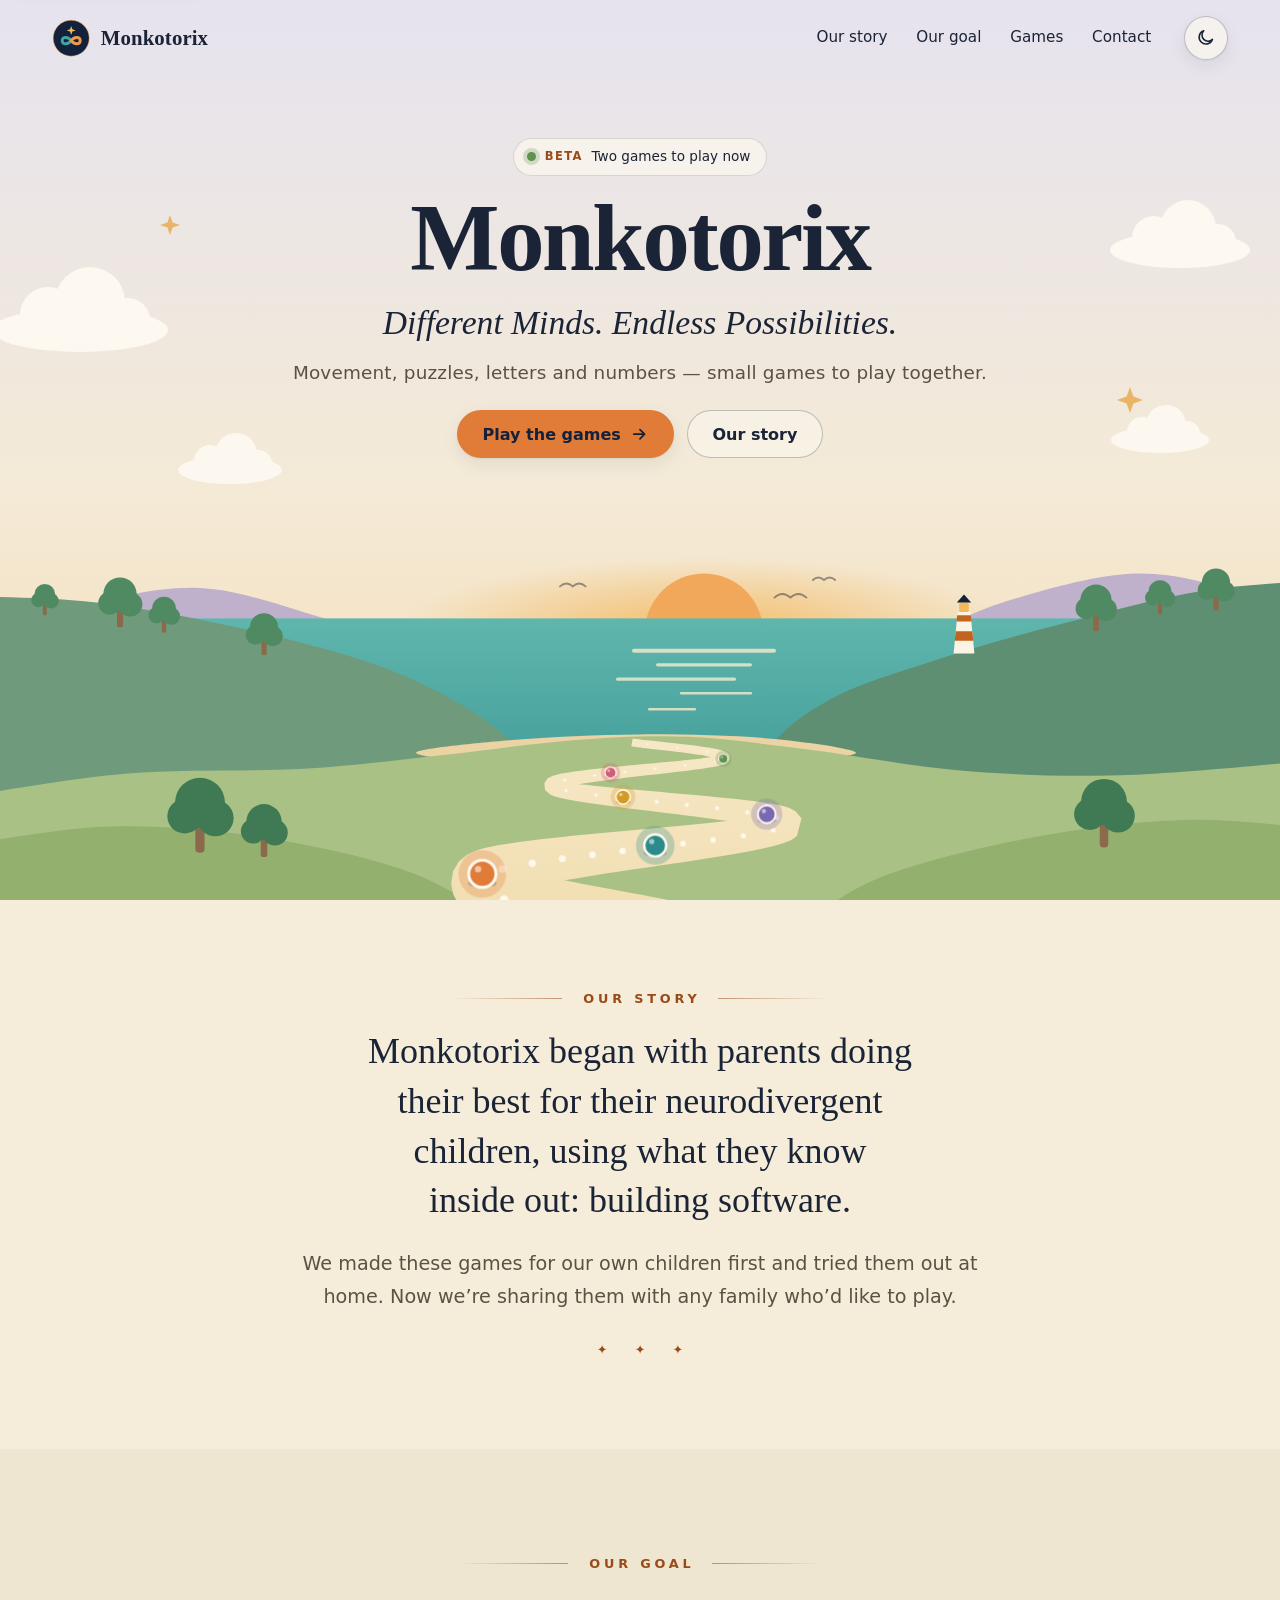
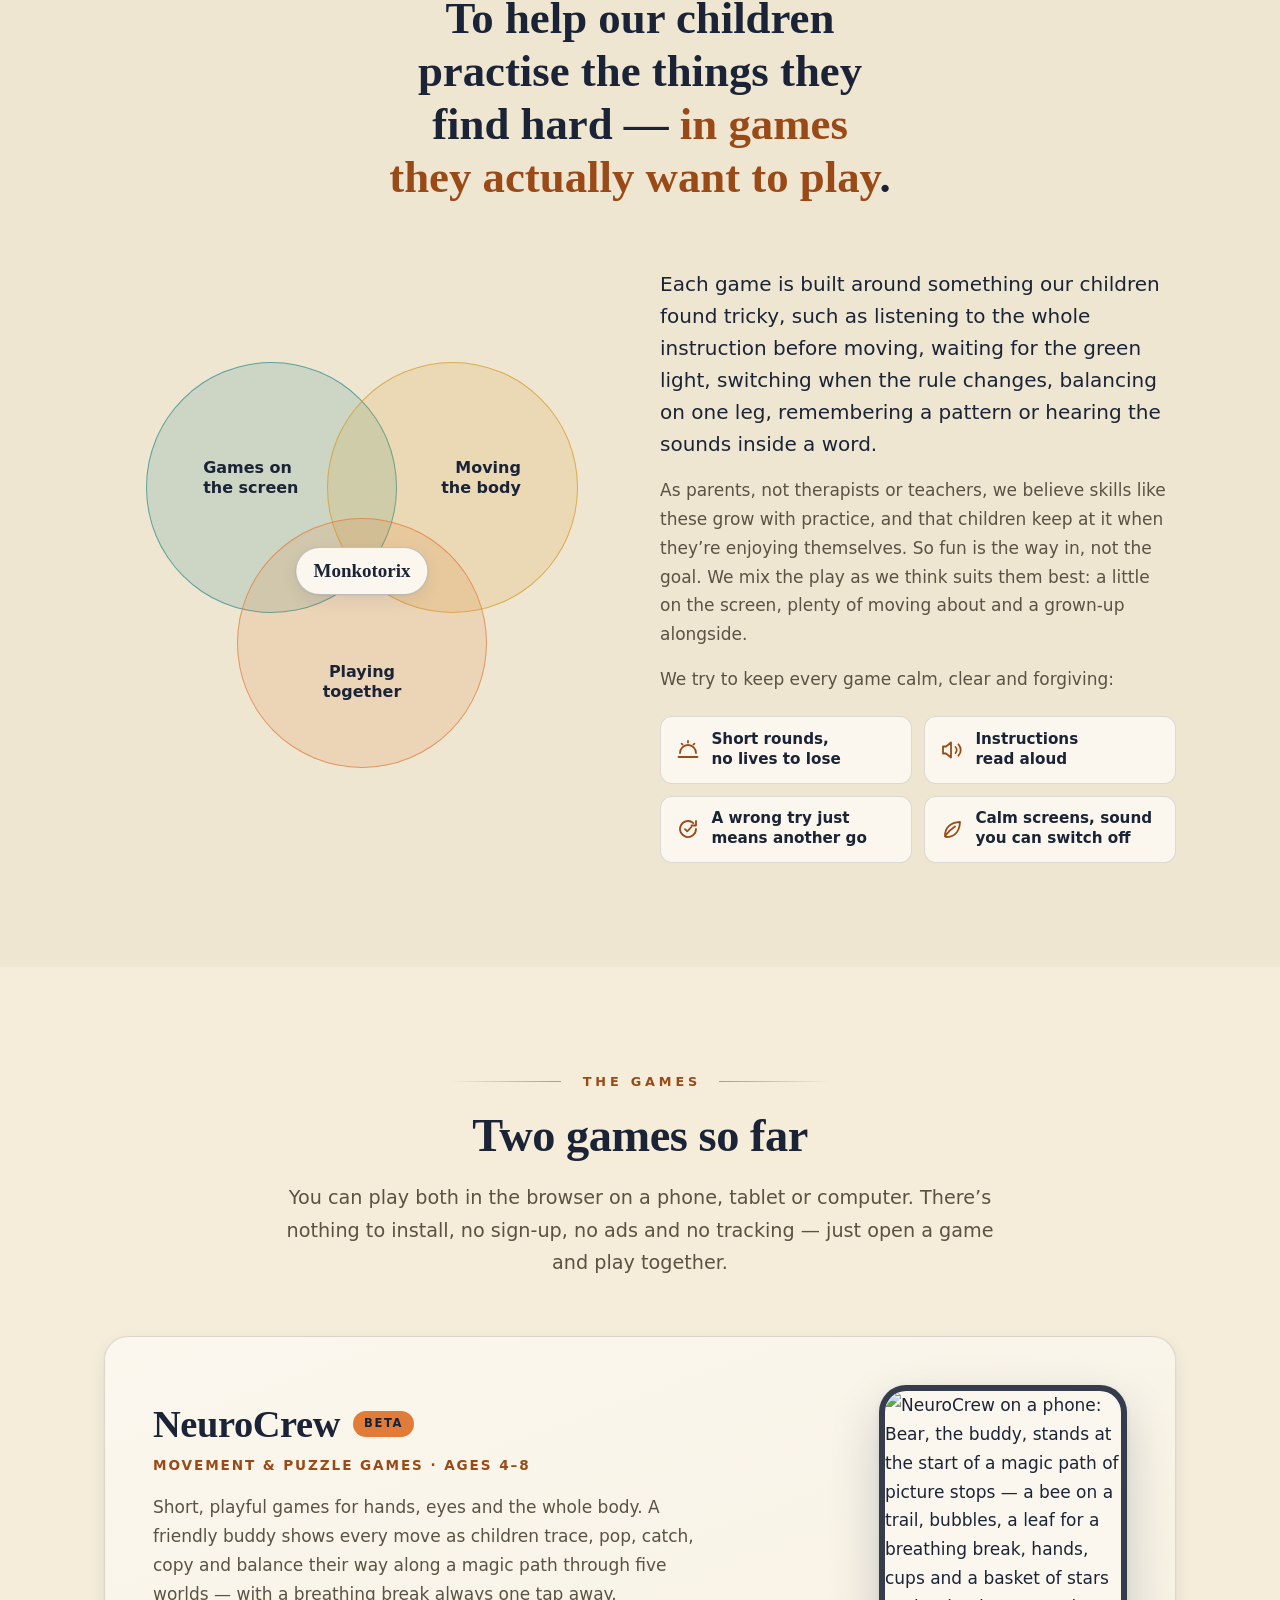
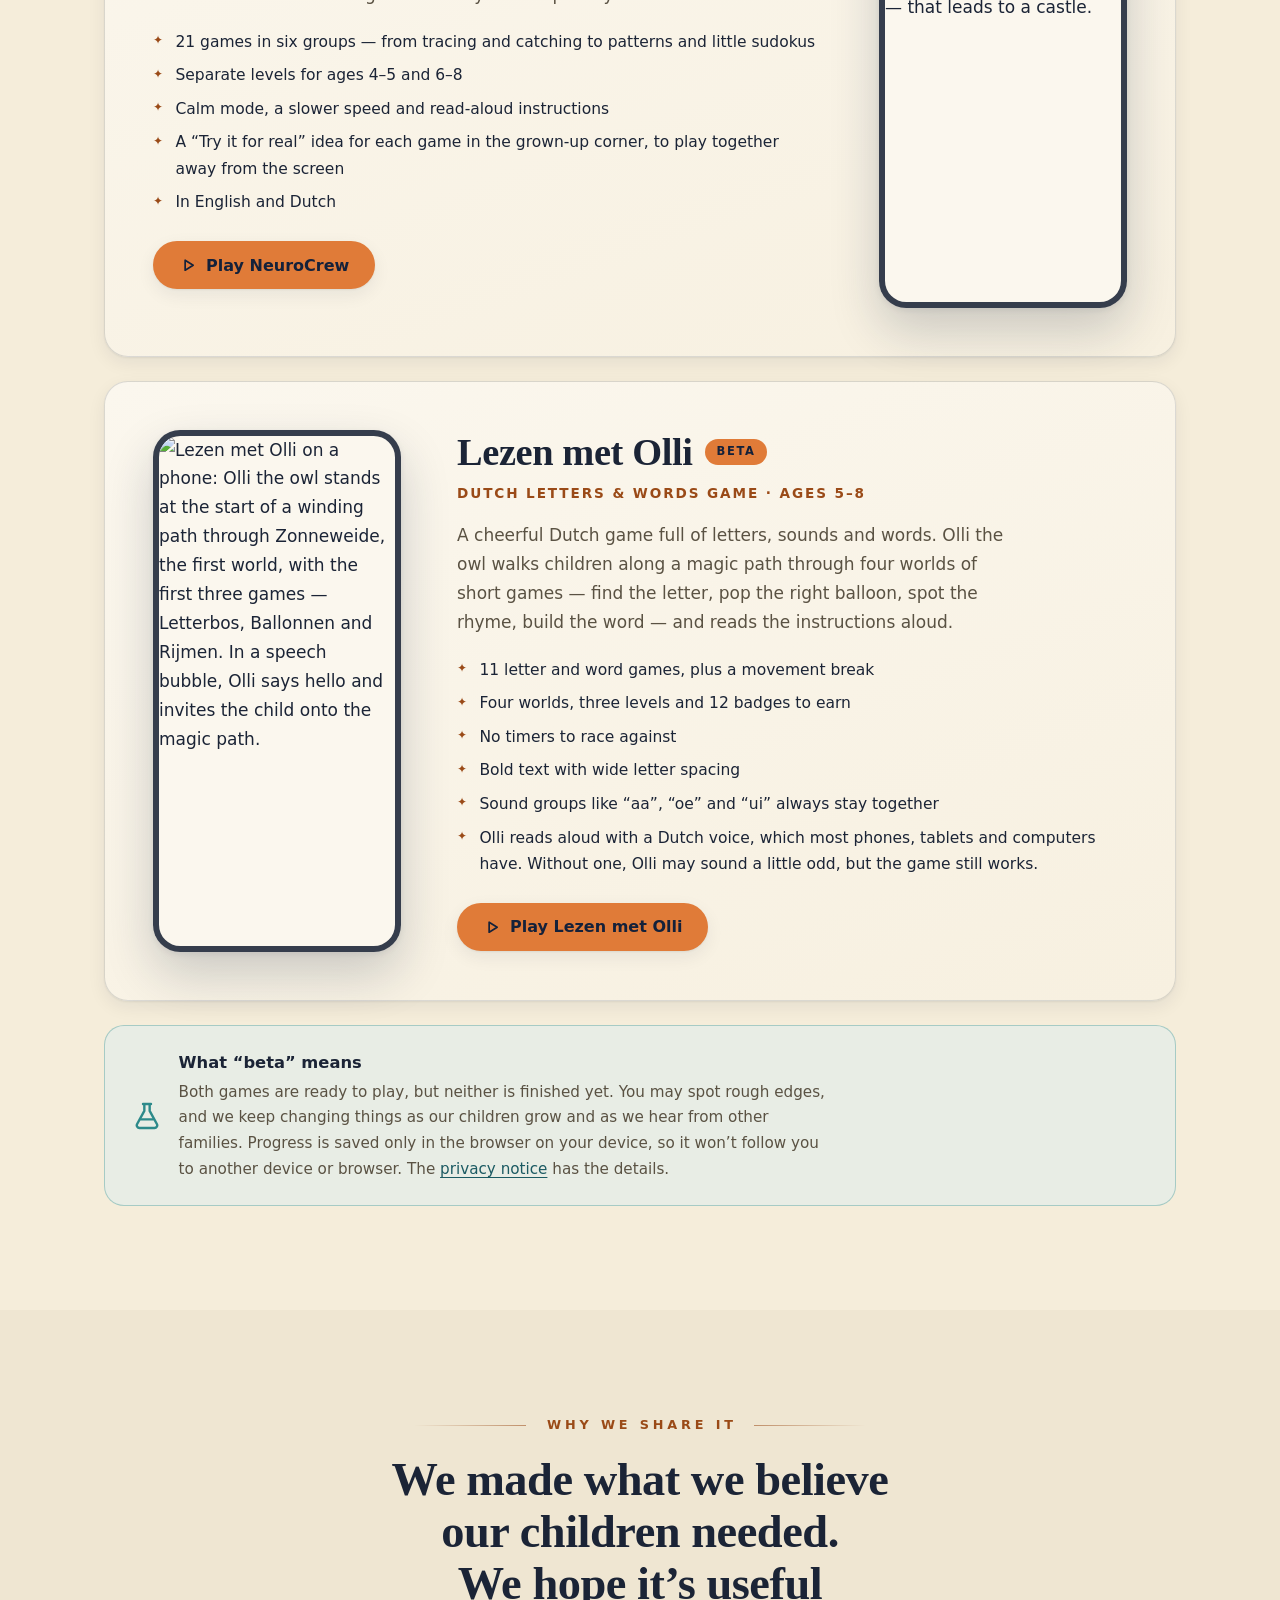
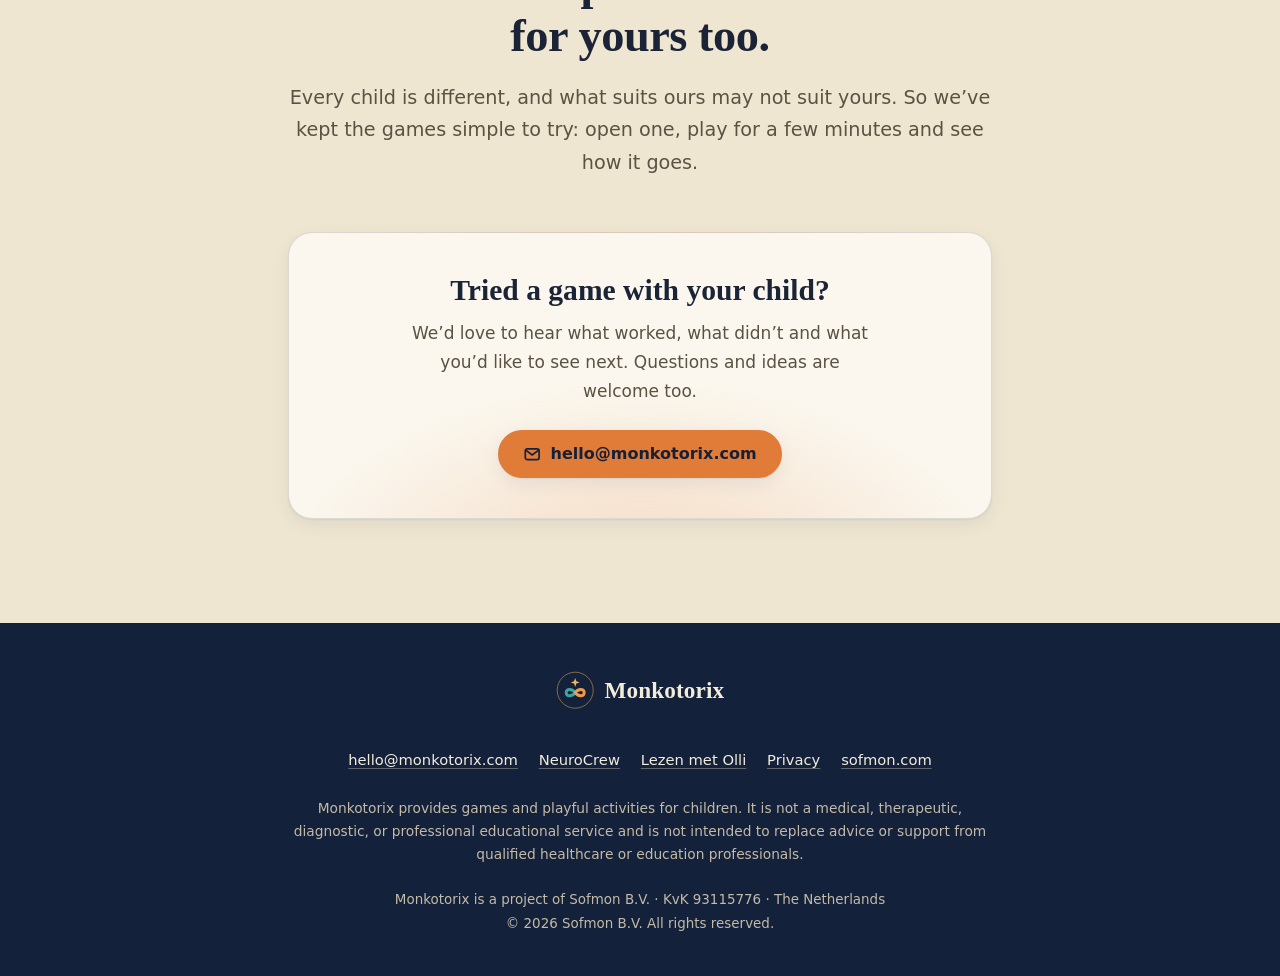
==== commit 34f6006b: "Shorten the site and tell it as parents sharing their games The page tried to impress, read like a p" ====
--- a/site/index.html
+++ b/site/index.html
@@ -1,10 +1,10 @@
 <!doctype html>
-<html lang="en">
+<html lang="en-GB">
 <head>
   <meta charset="utf-8">
   <meta name="viewport" content="width=device-width, initial-scale=1">
   <title>Monkotorix — Different Minds. Endless Possibilities.</title>
-  <meta name="description" content="Free games and playful activities for children — movement, puzzles, numbers, letters and words — made by parents with neurodivergent kids in mind.">
+  <meta name="description" content="Small games with movement, puzzles, letters and numbers, made by parents for their own neurodivergent children and shared with other families.">
   <link rel="canonical" href="https://monkotorix.com/">
   <meta http-equiv="Content-Security-Policy" content="default-src 'self'; script-src 'self'; style-src 'self' 'unsafe-inline'; img-src 'self' data:; font-src 'self'; connect-src 'none'; object-src 'none'; base-uri 'self'; form-action 'none'">
   <meta name="referrer" content="strict-origin-when-cross-origin">
@@ -16,8 +16,9 @@
   <link rel="apple-touch-icon" href="/assets/apple-touch-icon.png">
   <meta property="og:type" content="website">
   <meta property="og:site_name" content="Monkotorix">
+  <meta property="og:locale" content="en_GB">
   <meta property="og:title" content="Monkotorix — Different Minds. Endless Possibilities.">
-  <meta property="og:description" content="Games and playful activities for children, made by parents with neurodivergent kids in mind. Two games now in open beta.">
+  <meta property="og:description" content="Small games made by parents for their own neurodivergent children. Two games to play now, in beta.">
   <meta property="og:url" content="https://monkotorix.com/">
   <meta property="og:image" content="https://monkotorix.com/assets/og.jpg">
   <meta property="og:image:width" content="1200">
@@ -41,7 +42,7 @@
       --text:#1b2436; --muted:#5a5243; --line:rgba(27,36,54,.14); --line-strong:rgba(27,36,54,.26);
       --accent:#e07b38; --accent-hi:#ef9a4c; --accent-ink:#14213a; --accent-text:#9a4a17;
       --link:#1b5a62; --focus:#1b5a62;
-      --band:#14213a; --band-2:#1d2d4f; --band-text:#f2ecdb; --band-muted:#c3bba7; --band-accent:#f2b85e;
+      --band:#14213a; --band-text:#f2ecdb; --band-muted:#c3bba7; --band-accent:#f2b85e;
       --shadow:0 1px 2px rgba(20,33,58,.06),0 6px 18px rgba(20,33,58,.07);
       --shadow-lg:0 22px 50px rgba(20,33,58,.20),0 2px 6px rgba(20,33,58,.08);
       --a1:#e07b38; --a2:#2d8a8a; --a3:#7a68b3; --a4:#d49a26; --a5:#cf5f78; --a6:#5f9150;
@@ -62,7 +63,7 @@
       --text:#f1e5c8; --muted:#b3bacd; --line:rgba(217,164,95,.22); --line-strong:rgba(241,229,200,.32);
       --accent:#e8b46f; --accent-hi:#f2c88b; --accent-ink:#231607; --accent-text:#e2b06e;
       --link:#eec584; --focus:#eec584;
-      --band:#070b18; --band-2:#0f1530; --band-text:#f1e5c8; --band-muted:#b3bacd; --band-accent:#eec584;
+      --band:#070b18; --band-text:#f1e5c8; --band-muted:#b3bacd; --band-accent:#eec584;
       --shadow:0 1px 2px rgba(0,0,0,.35),0 6px 18px rgba(0,0,0,.3);
       --shadow-lg:0 22px 50px rgba(0,0,0,.55),0 0 40px rgba(61,142,160,.10);
       --a1:#ef9a4c; --a2:#4fb3ad; --a3:#a596e0; --a4:#f2b85e; --a5:#ec8aa2; --a6:#8fc27a;
@@ -79,7 +80,7 @@
       --text:#f1e5c8; --muted:#b3bacd; --line:rgba(217,164,95,.22); --line-strong:rgba(241,229,200,.32);
       --accent:#e8b46f; --accent-hi:#f2c88b; --accent-ink:#231607; --accent-text:#e2b06e;
       --link:#eec584; --focus:#eec584;
-      --band:#070b18; --band-2:#0f1530; --band-text:#f1e5c8; --band-muted:#b3bacd; --band-accent:#eec584;
+      --band:#070b18; --band-text:#f1e5c8; --band-muted:#b3bacd; --band-accent:#eec584;
       --shadow:0 1px 2px rgba(0,0,0,.35),0 6px 18px rgba(0,0,0,.3);
       --shadow-lg:0 22px 50px rgba(0,0,0,.55),0 0 40px rgba(61,142,160,.10);
       --a1:#ef9a4c; --a2:#4fb3ad; --a3:#a596e0; --a4:#f2b85e; --a5:#ec8aa2; --a6:#8fc27a;
@@ -107,7 +108,6 @@
     a:hover{text-decoration-thickness:2px}
     :focus-visible{outline:3px solid var(--focus);outline-offset:3px;border-radius:6px}
     .nowrap{white-space:nowrap}
-    .sr-only{position:absolute;width:1px;height:1px;padding:0;margin:-1px;overflow:hidden;clip:rect(0 0 0 0);white-space:nowrap;border:0}
     .skip{position:absolute;left:1rem;top:-4rem;z-index:50;background:var(--surface);color:var(--text);padding:.7rem 1.1rem;border-radius:.6rem;box-shadow:var(--shadow);font-weight:600}
     .skip:focus{top:1rem}
     .icon{width:1.5rem;height:1.5rem;flex:none;fill:none;stroke:currentColor;stroke-width:1.8;stroke-linecap:round;stroke-linejoin:round}
@@ -123,16 +123,13 @@
     }
     .rule::before,.rule::after{content:"";height:1px;flex:1;max-width:7rem;background:linear-gradient(to var(--dir,right),transparent,currentColor);opacity:.55}
     .rule::after{--dir:left}
-    @media (max-width:30rem){.rule:not(.left)::before,.rule:not(.left)::after{display:none}}
-    .rule.left{justify-content:flex-start;text-indent:0}
-    .rule.left::before{display:none}
+    @media (max-width:30rem){.rule::before,.rule::after{display:none}}
     @media (max-width:24rem){.rule{letter-spacing:.18em;text-indent:.18em;gap:.7rem}}
     .title{
       font-family:var(--font-display);font-variation-settings:"SOFT" 100;font-weight:600;
       font-size:clamp(1.9rem,4.4vw,2.9rem);line-height:1.12;letter-spacing:-.01em;
       text-align:center;text-wrap:balance;max-width:24ch;margin:0 auto;overflow-wrap:break-word;
     }
-    .title-left{text-align:left;margin:0 0 1.5rem;max-width:20ch}
     .lead{color:var(--muted);font-size:clamp(1.05rem,1.6vw,1.2rem);max-width:60ch;margin:1.25rem auto 0;text-align:center;text-wrap:pretty}
     /* long centred paragraphs are hard to track on phones: left-align them there */
     @media (max-width:40rem){.lead,.contact-card p{text-align:left}}
@@ -260,30 +257,12 @@
     @media (max-width:40rem){.story-sub{text-align:left}}
     .flourish{margin-top:1.6rem;color:var(--accent-text);letter-spacing:.9em;text-indent:.9em;font-size:.8rem}
 
-    /* ── About ── */
-    .about-grid{display:grid;gap:clamp(2rem,5vw,4rem);align-items:center}
-    @media (min-width:56rem){.about-grid{grid-template-columns:1.15fr .85fr}}
-    .about-copy p{max-width:62ch}
-    .about-copy p + p{margin-top:1.1rem}
-    .about-copy .big{font-size:clamp(1.15rem,1.9vw,1.3rem);line-height:1.6;color:var(--text)}
-    .about-copy p:not(.big):not(.rule){color:var(--muted)}
-    .chips{display:flex;flex-wrap:wrap;gap:.5rem;margin-top:1.6rem}
-    .chip{display:inline-flex;align-items:center;padding:.35rem .85rem;border-radius:999px;font-size:.88rem;font-weight:500;background:var(--surface);border:1px solid var(--line);color:var(--text)}
-    .about-card{
-      position:relative;border-radius:var(--r-lg);padding:clamp(2rem,4vw,2.75rem);text-align:center;overflow:hidden;
-      background:linear-gradient(160deg,var(--surface),var(--surface-2));border:1px solid var(--line);box-shadow:var(--shadow);
-    }
-    .about-card svg.loop{width:min(15rem,70%);height:auto;margin:0 auto 1.4rem}
-    .about-card blockquote{font-family:var(--font-display);font-variation-settings:"SOFT" 100;font-weight:500;font-size:clamp(1.3rem,2.4vw,1.6rem);line-height:1.35;text-wrap:balance}
-    .loop-a{stroke:var(--a2)} .loop-b{stroke:var(--a1)}
-    .loop-dot{fill:var(--stop-ring);stroke-width:3}
-
-    /* ── Mission ── */
-    .mission-statement{
+    /* ── Our goal ── */
+    .goal-statement{
       font-family:var(--font-display);font-variation-settings:"SOFT" 100;font-weight:550;
       font-size:clamp(1.8rem,4.2vw,2.8rem);line-height:1.18;text-align:center;max-width:26ch;margin:0 auto;text-wrap:balance;
     }
-    .mission-statement em{font-style:normal;color:var(--accent-text)}
+    .goal-statement em{font-style:normal;color:var(--accent-text)}
     .bridge{display:grid;gap:2.5rem;align-items:center;margin-top:clamp(2.5rem,6vw,4rem)}
     @media (min-width:56rem){.bridge{grid-template-columns:1fr 1fr}}
     .venn{position:relative;width:min(100%,27rem);aspect-ratio:1/0.94;margin:0 auto;container-type:inline-size}
@@ -304,43 +283,11 @@
     .bridge-copy p{color:var(--muted);max-width:52ch}
     .bridge-copy p + p{margin-top:1rem}
     .bridge-copy .big{color:var(--text);font-size:clamp(1.1rem,1.8vw,1.25rem);line-height:1.6}
-    .disciplines{display:grid;grid-template-columns:repeat(2,minmax(0,1fr));gap:.75rem;margin-top:1.6rem}
-    .discipline{display:flex;align-items:center;gap:.7rem;padding:.8rem .95rem;border-radius:var(--r-sm);background:var(--surface);border:1px solid var(--line);font-weight:600;font-size:.95rem;line-height:1.3}
-    .discipline .icon{color:var(--accent-text)}
-    @media (max-width:26rem){.disciplines{grid-template-columns:1fr}}
-    .goal{
-      margin:clamp(2.5rem,5vw,3.5rem) auto 0;max-width:46rem;text-align:center;padding:1.6rem 1.75rem;border-radius:var(--r-md);
-      border:1px dashed color-mix(in srgb,var(--accent-text) 55%,transparent);background:color-mix(in srgb,var(--accent) 7%,transparent)
-    }
-    .goal p{font-size:clamp(1.1rem,2vw,1.3rem);line-height:1.5}
-    .goal strong{font-family:var(--font-display);font-variation-settings:"SOFT" 100;font-weight:650;color:var(--accent-text)}
-
-    /* ── Six areas ── */
-    .areas{display:grid;gap:1.1rem;counter-reset:area}
-    @media (min-width:40rem){.areas{grid-template-columns:repeat(2,minmax(0,1fr))}}
-    @media (min-width:64rem){.areas{grid-template-columns:repeat(3,minmax(0,1fr))}}
-    .area{
-      position:relative;display:flex;flex-direction:column;padding:1.6rem 1.5rem 1.4rem;border-radius:var(--r-md);
-      background:var(--surface);border:1px solid var(--line);box-shadow:var(--shadow);overflow:hidden;
-    }
-    .area::before{content:"";position:absolute;inset:0 0 auto 0;height:5px;background:var(--ac)}
-    .area-top{display:flex;align-items:center;gap:.85rem;margin-bottom:1rem}
-    .area-icon{
-      width:3rem;height:3rem;border-radius:var(--r-sm);display:grid;place-items:center;flex:none;
-      background:color-mix(in srgb,var(--ac) 16%,transparent);color:var(--text);border:1.5px solid color-mix(in srgb,var(--ac) 55%,transparent)
-    }
-    .area-num{font-size:.75rem;font-weight:600;letter-spacing:.2em;text-transform:uppercase;color:var(--muted)}
-    .area h3{font-family:var(--font-display);font-variation-settings:"SOFT" 100;font-weight:600;font-size:1.3rem;line-height:1.22;margin-bottom:.6rem}
-    .area p{color:var(--muted);font-size:.97rem;line-height:1.65}
-    .area-games{display:flex;flex-wrap:wrap;align-items:center;gap:.4rem;margin-top:auto;padding-top:1.1rem}
-    .area-games .lbl{flex-basis:100%;margin:0 0 .1rem;font-size:.75rem;font-weight:600;letter-spacing:.14em;text-transform:uppercase;color:var(--muted)}
-    .tag{display:inline-flex;align-items:center;gap:.35rem;padding:.22rem .65rem;border-radius:999px;font-size:.82rem;font-weight:500;background:var(--surface-2);border:1px solid var(--line);color:var(--text);text-decoration:none;white-space:nowrap}
-    /* links are buttons, not labels (as on sofmon.com) */
-    a.tag{min-height:2rem;padding-inline:.8rem;background:transparent;border-color:var(--accent-text);color:var(--accent-text);font-weight:600;transition:background-color .15s ease,color .15s ease}
-    a.tag:hover{background:var(--accent);border-color:var(--accent);color:var(--accent-ink)}
-    a.tag .icon{width:.85rem;height:.85rem;stroke-width:2.4}
-    .tag.soon{border-style:dashed;color:var(--muted);background:transparent}
-    .a1{--ac:var(--a1)} .a2{--ac:var(--a2)} .a3{--ac:var(--a3)} .a4{--ac:var(--a4)} .a5{--ac:var(--a5)} .a6{--ac:var(--a6)}
+    .cares{display:grid;grid-template-columns:repeat(2,minmax(0,1fr));gap:.75rem;margin-top:1.4rem}
+    .care{display:flex;align-items:center;gap:.7rem;padding:.8rem .95rem;border-radius:var(--r-sm);background:var(--surface);border:1px solid var(--line);font-weight:600;font-size:.95rem;line-height:1.3;text-wrap:balance}
+    .care .icon{color:var(--accent-text)}
+    @media (max-width:26rem){.cares{grid-template-columns:1fr}}
+
 
     /* ── Games ── */
     .game-panel{
@@ -366,9 +313,7 @@
     .game-points{margin:1.25rem 0 1.6rem;display:grid;gap:.45rem}
     .game-points li{position:relative;padding-left:1.4rem;font-size:.97rem}
     .game-points li::before{content:"✦";content:"✦" / "";position:absolute;left:0;top:.2em;color:var(--accent-text);font-size:.75rem;line-height:1.6}
-    .game-meta{display:flex;flex-wrap:wrap;gap:.45rem;margin-top:1.1rem}
     .game-actions{display:flex;flex-wrap:wrap;align-items:center;gap:.6rem 1.1rem}
-    .game-actions .more{font-size:.92rem}
     .game-shot{
       width:min(15.5rem,68vw);border-radius:1.7rem;overflow:hidden;background:var(--surface);
       border:6px solid color-mix(in srgb,var(--text) 88%,transparent);box-shadow:var(--shadow-lg);
@@ -378,94 +323,15 @@
       display:grid;gap:1rem;align-items:center;margin-top:1.5rem;padding:1.4rem 1.6rem;border-radius:var(--r-md);
       background:color-mix(in srgb,var(--a2) 9%,var(--surface));border:1px solid color-mix(in srgb,var(--a2) 35%,transparent);
     }
-    @media (min-width:48rem){.beta-note{grid-template-columns:auto 1fr auto}}
+    @media (min-width:48rem){.beta-note{grid-template-columns:auto 1fr}}
     .beta-note .icon{width:2rem;height:2rem;color:var(--a2)}
     .beta-note h3{font-size:1.02rem;font-weight:600;margin-bottom:.2rem}
-    .beta-note p{color:var(--muted);font-size:.95rem;max-width:56ch}
-
-    /* ── Different minds ── */
-    .minds-quote{
-      max-width:44rem;margin:0 auto clamp(2.5rem,5vw,3.5rem);text-align:center;
-      font-family:var(--font-display);font-variation-settings:"SOFT" 100;font-weight:450;
-      font-size:clamp(1.35rem,2.8vw,1.85rem);line-height:1.4;text-wrap:balance
-    }
-    .principles{display:grid;gap:1rem}
-    @media (min-width:40rem){.principles{grid-template-columns:repeat(2,minmax(0,1fr))}}
-    @media (min-width:64rem){.principles{grid-template-columns:repeat(3,minmax(0,1fr))}}
-    .principle{display:flex;gap:1rem;padding:1.3rem 1.35rem;border-radius:var(--r-md);background:var(--surface);border:1px solid var(--line)}
-    .principle .icon{width:1.7rem;height:1.7rem;color:var(--accent-text);margin-top:.15rem}
-    .principle h3{font-size:1.02rem;font-weight:600;line-height:1.35;margin-bottom:.25rem}
-    .principle p{color:var(--muted);font-size:.95rem;line-height:1.6}
-    .principles-note{margin-top:1.25rem;text-align:center;color:var(--muted);font-size:.9rem}
-
-    /* ── Progress ── */
-    .audiences{display:grid;gap:1rem}
-    @media (min-width:48rem){.audiences{grid-template-columns:repeat(3,minmax(0,1fr))}}
-    .audience{padding:1.9rem 1.5rem;border-radius:var(--r-md);background:linear-gradient(to bottom,var(--surface),var(--surface-2));border:1px solid var(--line);text-align:center}
-    .audience h3{font-family:var(--font-display);font-variation-settings:"SOFT" 100;font-weight:600;font-size:1.3rem;line-height:1.25;margin-bottom:.35rem}
-    .audience .where{font-size:.78rem;font-weight:600;letter-spacing:.14em;text-transform:uppercase;color:var(--accent-text);margin-bottom:.7rem}
-    .audience p{color:var(--muted);font-size:.97rem}
-    .roadmap{
-      display:grid;gap:1.5rem;margin-top:1.5rem;padding:clamp(1.6rem,4vw,2.4rem);border-radius:var(--r-lg);
-      background:var(--band);color:var(--band-text);
-    }
-    @media (min-width:56rem){.roadmap{grid-template-columns:1fr 1.25fr;align-items:center}}
-    .roadmap .rule{color:var(--band-accent);margin-bottom:.6rem}
-    .roadmap h3{font-family:var(--font-display);font-variation-settings:"SOFT" 100;font-weight:600;font-size:clamp(1.4rem,2.6vw,1.8rem);line-height:1.2}
-    .roadmap p{color:var(--band-muted);margin-top:.7rem;font-size:.97rem}
-    .roadmap ol{display:grid;gap:.7rem;list-style:none;padding:0;counter-reset:rm}
-    .roadmap li{display:flex;gap:.9rem;align-items:flex-start;padding:1rem 1.1rem;border-radius:var(--r-sm);background:rgba(241,229,200,.06);border:1px solid rgba(241,229,200,.14)}
-    .roadmap li::before{counter-increment:rm;content:counter(rm);flex:none;width:1.8rem;height:1.8rem;border-radius:50%;display:grid;place-items:center;font-size:.85rem;font-weight:600;color:#231607;background:var(--band-accent)}
-    .roadmap li b{display:block;font-weight:600;color:var(--band-text)}
-    .roadmap li span{color:var(--band-muted);font-size:.93rem}
-    .roadmap li em{display:inline-block;margin-top:.35rem;font-style:normal;font-size:.8rem;font-weight:600;color:var(--band-accent)}
-    .values{margin-top:clamp(2.5rem,5vw,3.5rem);text-align:center}
-    .values p{color:var(--muted);text-wrap:balance}
-    .values ul{display:flex;flex-wrap:wrap;justify-content:center;gap:.6rem;margin-top:1rem}
-    .values li{padding:.5rem 1.1rem;border-radius:999px;background:var(--surface);border:1px solid var(--line);font-family:var(--font-display);font-variation-settings:"SOFT" 100;font-weight:550;font-size:1.08rem}
-    .values li:last-child{background:color-mix(in srgb,var(--accent) 16%,var(--surface));border-color:color-mix(in srgb,var(--accent) 40%,transparent)}
-
-    /* ── Vision band ── */
-    .vision{
-      color:var(--band-text);text-align:center;overflow:hidden;
-      background:
-        radial-gradient(70% 90% at 50% 120%,rgba(224,123,56,.30),transparent 62%),
-        radial-gradient(60% 60% at 50% -10%,rgba(63,163,159,.16),transparent 60%),
-        linear-gradient(180deg,var(--band) 0%,var(--band-2) 100%);
-    }
-    .vision::before{
-      content:"";position:absolute;inset:0;pointer-events:none;opacity:.7;
-      background-image:
-        radial-gradient(1px 1px at 12% 18%,rgba(241,229,200,.7) 50%,transparent 51%),
-        radial-gradient(1px 1px at 78% 12%,rgba(241,229,200,.55) 50%,transparent 51%),
-        radial-gradient(1.5px 1.5px at 88% 46%,rgba(241,229,200,.45) 50%,transparent 51%),
-        radial-gradient(1px 1px at 30% 70%,rgba(241,229,200,.35) 50%,transparent 51%),
-        radial-gradient(1.5px 1.5px at 62% 30%,rgba(241,229,200,.4) 50%,transparent 51%),
-        radial-gradient(1px 1px at 6% 82%,rgba(241,229,200,.4) 50%,transparent 51%);
-      background-size:900px 600px;
-    }
-    .vision .wrap{position:relative}
-    .vision .rule{color:var(--band-accent)}
-    .vision blockquote{
-      font-family:var(--font-display);font-variation-settings:"SOFT" 100;font-weight:500;
-      font-size:clamp(1.75rem,4.4vw,3rem);line-height:1.2;max-width:24ch;margin:0 auto;text-wrap:balance
-    }
-    .vision .lead{color:var(--band-muted)}
-    .vision .closing{margin-top:2.2rem;font-family:var(--font-display);font-variation-settings:"SOFT" 100;font-style:italic;font-size:clamp(1.2rem,2.2vw,1.45rem);color:var(--band-accent);text-wrap:balance}
-
-    /* ── Privacy ── */
-    .safe{display:grid;gap:1rem}
-    @media (min-width:40rem){.safe{grid-template-columns:repeat(2,minmax(0,1fr))}}
-    @media (min-width:64rem){.safe{grid-template-columns:repeat(4,minmax(0,1fr))}}
-    .safe li{padding:1.4rem 1.3rem;border-radius:var(--r-md);background:var(--surface);border:1px solid var(--line);text-align:center}
-    .safe .icon{width:2rem;height:2rem;margin:0 auto .8rem;color:var(--a2)}
-    .safe b{display:block;font-weight:600;margin-bottom:.25rem}
-    .safe span{color:var(--muted);font-size:.93rem;line-height:1.55;display:block}
-    .privacy-link{text-align:center;margin-top:1.4rem}
-
-    /* ── Harbor & contact ── */
-    .harbor{text-align:center}
-    .harbor .lead a{font-weight:600}
+    .beta-note p{color:var(--muted);font-size:.95rem;max-width:68ch}
+
+    /* ── Closing & contact ── */
+    .closing{text-align:center}
+    .closing-title{max-width:26ch}
+    .closing-title span{display:block}
     .contact-card{
       max-width:44rem;margin:clamp(2.5rem,5vw,3.25rem) auto 0;padding:clamp(1.75rem,4vw,2.5rem);border-radius:var(--r-lg);text-align:center;
       background:
@@ -484,15 +350,12 @@
     /* ── Footer ── */
     .site-footer{background:var(--band);color:var(--band-text);padding:3rem 1.5rem 2.5rem;text-align:center}
     .site-footer .brand{margin:0 auto;color:var(--band-text);font-size:1.45rem}
-    .site-footer .motto{margin-top:.9rem;font-family:var(--font-display);font-variation-settings:"SOFT" 100;font-style:italic;font-size:1.15rem;color:var(--band-text);text-wrap:balance}
-    .site-footer .ppd{margin-top:.35rem;color:var(--band-accent);letter-spacing:.32em;text-indent:.32em;font-size:.78rem;font-weight:600;text-transform:uppercase}
     .footer-links{display:flex;flex-wrap:wrap;justify-content:center;gap:.3rem 1.3rem;margin-top:1.75rem;font-size:.92rem}
     .footer-links a{color:var(--band-text);text-decoration-color:rgba(241,229,200,.35)}
     .footer-links a:hover{color:var(--band-accent)}
     .footer-note{max-width:44rem;margin:1.6rem auto 0;color:var(--band-muted);font-size:.86rem;line-height:1.65;text-wrap:pretty}
     .legal{margin-top:1.4rem;color:var(--band-muted);font-size:.84rem;line-height:1.8}
     .site-footer :focus-visible{outline-color:var(--band-accent)}
-    .vision :focus-visible,.roadmap :focus-visible{outline-color:var(--band-accent)}
 
     @media print{
       .hero-land,.hero-sky,.theme-toggle,.nav-links{display:none}
@@ -516,29 +379,11 @@
       <symbol id="i-arrow" viewBox="0 0 24 24"><path d="M5 12h14M13 6l6 6-6 6"/></symbol>
       <symbol id="i-play" viewBox="0 0 24 24"><path d="M8 5.5v13l10.5-6.5z"/></symbol>
       <symbol id="i-mail" viewBox="0 0 24 24"><rect x="3" y="5" width="18" height="14" rx="2.5"/><path d="m4 7 8 6 8-6"/></symbol>
-      <!-- six areas -->
-      <symbol id="i-motor" viewBox="0 0 24 24"><path d="M14.6 4.4a2 2 0 0 1 2.8 0l2.2 2.2a2 2 0 0 1 0 2.8L10 19l-5 1 1-5z"/><path d="m13 6 5 5"/><path d="M3 22h3" stroke-dasharray="1 2.4"/></symbol>
-      <symbol id="i-focus" viewBox="0 0 24 24"><circle cx="12" cy="12" r="8.5"/><circle cx="12" cy="12" r="4.5"/><circle cx="12" cy="12" r=".9" fill="currentColor"/><path d="M12 1.5v3M12 19.5v3M1.5 12h3M19.5 12h3"/></symbol>
-      <symbol id="i-sensory" viewBox="0 0 24 24"><path d="M3 9.5c1.6-1.6 3.4-1.6 5 0s3.4 1.6 5 0 3.4-1.6 5 0 2.4 1.2 3 .6"/><path d="M3 14.5c1.6-1.6 3.4-1.6 5 0s3.4 1.6 5 0 3.4-1.6 5 0 2.4 1.2 3 .6"/><path d="M8 19.5c1.3.9 2.7.9 4 0s2.7-.9 4 0"/><path d="M8 4.5c1.3.9 2.7.9 4 0s2.7-.9 4 0"/></symbol>
-      <symbol id="i-think" viewBox="0 0 24 24"><circle cx="7.5" cy="7.5" r="3.8"/><rect x="13.2" y="3.7" width="7.3" height="7.3" rx="1.4"/><path d="M7.5 13.5 11.6 20.5H3.4z"/><path d="m14 17.2 2 2 4-4.2"/></symbol>
-      <symbol id="i-learn" viewBox="0 0 24 24"><path d="M3 5.6c3-1.3 6-1 9 1 3-2 6-2.3 9-1v13.2c-3-1.3-6-1-9 1-3-2-6-2.3-9-1z"/><path d="M12 6.6v13.2"/><path d="M6 10h3M6 13.2h3M15 10h3"/></symbol>
-      <symbol id="i-everyday" viewBox="0 0 24 24"><rect x="4" y="3.5" width="16" height="17.5" rx="2.6"/><path d="m7.8 9 1.6 1.6L12.2 8"/><path d="m7.8 15 1.6 1.6 2.8-2.6"/><path d="M14.6 9.6h2.6M14.6 15.6h2.6"/></symbol>
-      <!-- disciplines -->
-      <symbol id="i-hand" viewBox="0 0 24 24"><path d="M8 12.5V5.6a1.6 1.6 0 0 1 3.2 0V11"/><path d="M11.2 10V4.2a1.6 1.6 0 0 1 3.2 0V11"/><path d="M14.4 10.2V6a1.6 1.6 0 0 1 3.2 0v8a7 7 0 0 1-7 7h-.6a6.4 6.4 0 0 1-5.3-2.8L3 15.1a1.6 1.6 0 0 1 2.5-2l2.5 2.4"/></symbol>
-      <symbol id="i-bulb" viewBox="0 0 24 24"><path d="M9.2 18h5.6M10.2 21h3.6"/><path d="M12 3a6.2 6.2 0 0 0-3.8 11.1c.6.5 1 1.2 1 2V16h5.6v.1c0-.8.4-1.5 1-2A6.2 6.2 0 0 0 12 3z"/></symbol>
-      <symbol id="i-game" viewBox="0 0 24 24"><rect x="2.5" y="7" width="19" height="11" rx="5.5"/><path d="M7.3 10.6v3.8M5.4 12.5h3.8"/><circle cx="15.6" cy="11.2" r=".9" fill="currentColor"/><circle cx="17.8" cy="13.8" r=".9" fill="currentColor"/></symbol>
-      <!-- principles -->
+      <!-- how the games feel -->
       <symbol id="i-calm" viewBox="0 0 24 24"><path d="M4 15c0-4.4 3.6-8 8-8s8 3.6 8 8"/><path d="M2.5 19h19"/><path d="M12 3v1.5M5.6 5.6l1 1M18.4 5.6l-1 1"/></symbol>
       <symbol id="i-ear" viewBox="0 0 24 24"><path d="M11 4.5l-5 4H3v7h3l5 4z"/><path d="M15.5 9a4.4 4.4 0 0 1 0 6M18.4 6.3a8.2 8.2 0 0 1 0 11.4"/></symbol>
       <symbol id="i-retry" viewBox="0 0 24 24"><path d="M20 12a8 8 0 1 1-2.6-5.9"/><path d="M20 4v4.5h-4.5"/><path d="m9 12.2 2.2 2.2L15.4 10"/></symbol>
-      <symbol id="i-star" viewBox="0 0 24 24"><path d="m12 3.2 2.6 5.4 5.9.8-4.3 4.1 1 5.8L12 16.6l-5.2 2.7 1-5.8-4.3-4.1 5.9-.8z"/></symbol>
-      <symbol id="i-sliders" viewBox="0 0 24 24"><path d="M4 7h9M17 7h3M4 17h3M11 17h9"/><circle cx="15" cy="7" r="2.2"/><circle cx="9" cy="17" r="2.2"/></symbol>
       <symbol id="i-leaf" viewBox="0 0 24 24"><path d="M5 19c0-8 5-13.5 15-14-0.5 10-6 15-14 15"/><path d="M5 19c3-4 6-7 10-9.5"/></symbol>
-      <!-- privacy -->
-      <symbol id="i-noaccount" viewBox="0 0 24 24"><circle cx="10" cy="8" r="3.8"/><path d="M3.5 20c.6-3.6 3.2-5.8 6.5-5.8 1.5 0 2.8.4 3.9 1.2"/><path d="m16 15.5 5 5M21 15.5l-5 5"/></symbol>
-      <symbol id="i-noads" viewBox="0 0 24 24"><circle cx="12" cy="12" r="8.8"/><path d="m5.8 5.8 12.4 12.4"/></symbol>
-      <symbol id="i-notrack" viewBox="0 0 24 24"><path d="M2.5 12S6 5.5 12 5.5c1.6 0 3 .4 4.3 1M21.5 12s-3.5 6.5-9.5 6.5c-1.6 0-3-.4-4.3-1"/><path d="M9.6 14.4A3.3 3.3 0 0 1 14.4 9.6"/><path d="m3.5 3.5 17 17"/></symbol>
-      <symbol id="i-device" viewBox="0 0 24 24"><rect x="5.5" y="2.8" width="13" height="18.4" rx="2.6"/><path d="M10.5 17.8h3"/><path d="M12 7.2v4.2M10 9.6l2 2 2-2"/></symbol>
       <symbol id="i-beta" viewBox="0 0 24 24"><path d="M9 3h6M10 3v5.2L4.6 18a2 2 0 0 0 1.8 3h11.2a2 2 0 0 0 1.8-3L14 8.2V3"/><path d="M7.5 14.5h9"/></symbol>
     </defs>
   </svg>
@@ -557,9 +402,8 @@
       <a class="brand" href="#top"><svg aria-hidden="true"><use href="#emblem"/></svg>Monkotorix</a>
       <ul class="nav-links">
         <li><a href="#story">Our story</a></li>
-        <li><a href="#play">Ways to play</a></li>
+        <li><a href="#goal">Our goal</a></li>
         <li><a href="#games">Games</a></li>
-        <li><a href="#vision">Vision</a></li>
         <li><a href="#contact">Contact</a></li>
       </ul>
       <button type="button" class="theme-toggle" id="theme-toggle" aria-label="Dark theme" aria-pressed="false">
@@ -569,12 +413,12 @@
     </nav>
 
     <div class="hero-inner">
-      <a class="beta-pill" href="#games"><span class="dot" aria-hidden="true"></span><b>Beta</b> Two free games to play now</a>
+      <a class="beta-pill" href="#games"><span class="dot" aria-hidden="true"></span><b>Beta</b> Two games to play now</a>
       <h1 class="wordmark">Monkotorix</h1>
       <p class="hero-tagline">Different Minds. Endless&nbsp;Possibilities.</p>
-      <p class="hero-sub">Movement, puzzles, numbers and words — for every kind of player.</p>
+      <p class="hero-sub">Movement, puzzles, letters and numbers — small games to play together.</p>
       <div class="hero-actions">
-        <a class="btn primary" href="#games">Play the beta games<svg class="icon" aria-hidden="true"><use href="#i-arrow"/></svg></a>
+        <a class="btn primary" href="#games">Play the games<svg class="icon" aria-hidden="true"><use href="#i-arrow"/></svg></a>
         <a class="btn ghost" href="#story">Our story</a>
       </div>
     </div>
@@ -627,51 +471,16 @@
     <section class="story" id="story" aria-labelledby="story-h">
       <div class="wrap">
         <p class="rule">Our Story</p>
-        <h2 id="story-h" class="story-lead">Monkotorix was born from the effort of technical parents to support their neurodivergent kids as best they can — with the tools they know and master: technology.</h2>
-        <p class="story-sub">We made these games for our own children first, and play-tested them at the kitchen table. Now we’re sharing them, free, in the hope that other families enjoy them as much as ours&nbsp;do.</p>
+        <h2 id="story-h" class="story-lead">Monkotorix began with parents doing their best for their neurodivergent children, using what they know inside out: building software.</h2>
+        <p class="story-sub">We made these games for our own children first and tried them out at home. Now we’re sharing them with any family who’d like to&nbsp;play.</p>
         <div class="flourish" aria-hidden="true">✦ ✦ ✦</div>
       </div>
     </section>
 
-    <section class="section alt" id="about" aria-labelledby="about-h">
+    <section class="section alt" id="goal" aria-labelledby="goal-h">
       <div class="wrap">
-        <div class="about-grid">
-          <div class="about-copy">
-            <p class="rule left">The Platform</p>
-            <h2 id="about-h" class="title title-left">A playful space for every kind of&nbsp;mind</h2>
-            <p class="big">Monkotorix is a collection of games and playful activities for children: movement challenges, puzzles, numbers, letters and words, memory games and more — on the screen and off it.</p>
-            <p>We design every game with different children and different ways of playing in mind. Activities come in different levels and can be played at each child’s own pace, on their own or side by side with a grown-up.</p>
-            <ul class="chips" aria-label="What you’ll find">
-              <li class="chip">Movement</li>
-              <li class="chip">Puzzles &amp; logic</li>
-              <li class="chip">Numbers</li>
-              <li class="chip">Letters &amp; words</li>
-              <li class="chip">Memory</li>
-              <li class="chip">Patterns</li>
-              <li class="chip">Calm breaks</li>
-            </ul>
-          </div>
-          <figure class="about-card">
-            <svg class="loop" viewBox="0 0 240 120" aria-hidden="true">
-              <path class="loop-a" d="M120 60 C100 28 40 22 40 60 C40 98 100 92 120 60" fill="none" stroke-width="12" stroke-linecap="round"/>
-              <path class="loop-b" d="M120 60 C140 28 200 22 200 60 C200 98 140 92 120 60" fill="none" stroke-width="12" stroke-linecap="round"/>
-              <circle class="loop-dot a1" cx="54" cy="44" r="7" style="stroke:var(--a1);fill:var(--a1)"/>
-              <circle class="loop-dot" cx="72" cy="86" r="7" style="stroke:var(--a3);fill:var(--a3)"/>
-              <circle class="loop-dot" cx="168" cy="34" r="7" style="stroke:var(--a4);fill:var(--a4)"/>
-              <circle class="loop-dot" cx="196" cy="74" r="7" style="stroke:var(--a5);fill:var(--a5)"/>
-              <circle class="loop-dot" cx="146" cy="86" r="7" style="stroke:var(--a6);fill:var(--a6)"/>
-              <circle class="loop-dot" cx="96" cy="38" r="7" style="stroke:var(--a2);fill:var(--a2)"/>
-            </svg>
-            <blockquote>“There’s no single way to play — every child finds their&nbsp;own.”</blockquote>
-          </figure>
-        </div>
-      </div>
-    </section>
-
-    <section class="section" id="mission" aria-labelledby="mission-h">
-      <div class="wrap">
-        <p class="rule">Our Mission</p>
-        <h2 id="mission-h" class="mission-statement">To make games every child can <em>enjoy, explore and play their own&nbsp;way</em>.</h2>
+        <p class="rule">Our Goal</p>
+        <h2 id="goal-h" class="goal-statement">To help our children practise the things they find hard — <em>in games they actually want to&nbsp;play</em>.</h2>
         <div class="bridge">
           <div class="venn" role="img" aria-label="Monkotorix sits where games on the screen, moving the body and playing together overlap.">
             <div class="c c1" aria-hidden="true">Games on<br>the screen</div>
@@ -680,85 +489,17 @@
             <div class="core" aria-hidden="true">Monkotorix</div>
           </div>
           <div class="bridge-copy">
-            <p class="big">Some Monkotorix activities happen on the screen. Others happen away from it — clapping, jumping, balancing, sorting socks — and many are best played side by side with a grown-up.</p>
-            <p>We care about how every game feels: calm screens, clear steps, kind feedback and no rush. Then we play-test with the toughest critics we know — our own kids.</p>
-            <ul class="disciplines" aria-label="Kinds of play">
-              <li class="discipline"><svg class="icon" aria-hidden="true"><use href="#i-hand"/></svg>Hands &amp; movement</li>
-              <li class="discipline"><svg class="icon" aria-hidden="true"><use href="#i-bulb"/></svg>Puzzles &amp; logic</li>
-              <li class="discipline"><svg class="icon" aria-hidden="true"><use href="#i-learn"/></svg>Letters, words &amp; numbers</li>
-              <li class="discipline"><svg class="icon" aria-hidden="true"><use href="#i-game"/></svg>Playing together</li>
+            <p class="big">Each game is built around something our children found tricky, such as listening to the whole instruction before moving, waiting for the green light, switching when the rule changes, balancing on one leg, remembering a pattern or hearing the sounds inside a word.</p>
+            <p>As parents, not therapists or teachers, we believe skills like these grow with practice, and that children keep at it when they’re enjoying themselves. So fun is the way in, not the goal. We mix the play as we think suits them best: a little on the screen, plenty of moving about and a grown-up alongside.</p>
+            <p>We try to keep every game calm, clear and forgiving:</p>
+            <ul class="cares" aria-label="How the games feel">
+              <li class="care"><svg class="icon" aria-hidden="true"><use href="#i-calm"/></svg>Short rounds, no lives to lose</li>
+              <li class="care"><svg class="icon" aria-hidden="true"><use href="#i-ear"/></svg>Instructions read aloud</li>
+              <li class="care"><svg class="icon" aria-hidden="true"><use href="#i-retry"/></svg>A wrong try just means another go</li>
+              <li class="care"><svg class="icon" aria-hidden="true"><use href="#i-leaf"/></svg>Calm screens, sound you can switch off</li>
             </ul>
           </div>
         </div>
-        <div class="goal">
-          <p><strong>Our goal is simple:</strong> games children genuinely love to play, and that grown-ups feel good&nbsp;about.</p>
-        </div>
-      </div>
-    </section>
-
-    <section class="section alt" id="play" aria-labelledby="play-h">
-      <div class="wrap">
-        <div class="section-head">
-          <p class="rule">Ways to Play</p>
-          <h2 id="play-h" class="title">Six kinds of play to explore</h2>
-          <p class="lead">Every Monkotorix game is built around one or more of them. Here’s what children get up to.</p>
-        </div>
-        <ol class="areas">
-          <li class="area a1">
-            <div class="area-top">
-              <span class="area-icon"><svg class="icon" aria-hidden="true"><use href="#i-motor"/></svg></span>
-              <span class="area-num">01</span>
-            </div>
-            <h3>Hands, Eyes &amp; Movement</h3>
-            <p>Trace a winding trail, sort shapes into the right holes, pop floating bubbles and catch falling stars.</p>
-            <div class="area-games"><span class="lbl">In the beta</span><a class="tag" href="#game-neurocrew">NeuroCrew<svg class="icon" aria-hidden="true"><use href="#i-arrow"/></svg></a></div>
-          </li>
-          <li class="area a2">
-            <div class="area-top">
-              <span class="area-icon"><svg class="icon" aria-hidden="true"><use href="#i-focus"/></svg></span>
-              <span class="area-num">02</span>
-            </div>
-            <h3>Watch, Wait &amp; Switch</h3>
-            <p>Watch carefully, wait for the signal and follow the rule — then switch to a new one when the game says so.</p>
-            <div class="area-games"><span class="lbl">In the beta</span><a class="tag" href="#game-neurocrew">NeuroCrew<svg class="icon" aria-hidden="true"><use href="#i-arrow"/></svg></a></div>
-          </li>
-          <li class="area a3">
-            <div class="area-top">
-              <span class="area-icon"><svg class="icon" aria-hidden="true"><use href="#i-sensory"/></svg></span>
-              <span class="area-num">03</span>
-            </div>
-            <h3>Calm &amp; Body Breaks</h3>
-            <p>Breathe along with a balloon, stop for a rest on the path, or clap, stamp and jump through a movement break.</p>
-            <div class="area-games"><span class="lbl">In the beta</span><a class="tag" href="#game-neurocrew">NeuroCrew<svg class="icon" aria-hidden="true"><use href="#i-arrow"/></svg></a><a class="tag" href="#game-olli"><span lang="nl">Lezen met Olli</span><svg class="icon" aria-hidden="true"><use href="#i-arrow"/></svg></a></div>
-          </li>
-          <li class="area a4">
-            <div class="area-top">
-              <span class="area-icon"><svg class="icon" aria-hidden="true"><use href="#i-think"/></svg></span>
-              <span class="area-num">04</span>
-            </div>
-            <h3>Puzzles, Patterns &amp; Memory</h3>
-            <p>Find what comes next, spot the odd one out, remember a sequence and solve a little shape sudoku.</p>
-            <div class="area-games"><span class="lbl">In the beta</span><a class="tag" href="#game-neurocrew">NeuroCrew<svg class="icon" aria-hidden="true"><use href="#i-arrow"/></svg></a></div>
-          </li>
-          <li class="area a5">
-            <div class="area-top">
-              <span class="area-icon"><svg class="icon" aria-hidden="true"><use href="#i-learn"/></svg></span>
-              <span class="area-num">05</span>
-            </div>
-            <h3>Letters, Words &amp; Numbers</h3>
-            <p>Find the letter, pop the balloon with the sound you hear, spot the rhyme and build a word — or count the dots and see which pile has more.</p>
-            <div class="area-games"><span class="lbl">In the beta</span><a class="tag" href="#game-olli"><span lang="nl">Lezen met Olli</span><svg class="icon" aria-hidden="true"><use href="#i-arrow"/></svg></a><a class="tag" href="#game-neurocrew">NeuroCrew<svg class="icon" aria-hidden="true"><use href="#i-arrow"/></svg></a></div>
-          </li>
-          <li class="area a6">
-            <div class="area-top">
-              <span class="area-icon"><svg class="icon" aria-hidden="true"><use href="#i-everyday"/></svg></span>
-              <span class="area-num">06</span>
-            </div>
-            <h3>Play in Everyday Life</h3>
-            <p>Little ideas to take a game off the screen: sort socks by colour, tidy toys into the right boxes, count the stairs together.</p>
-            <div class="area-games"><span class="lbl">In the beta</span><a class="tag" href="#game-neurocrew">NeuroCrew<svg class="icon" aria-hidden="true"><use href="#i-arrow"/></svg></a></div>
-          </li>
-        </ol>
       </div>
     </section>
 
@@ -766,8 +507,8 @@
       <div class="wrap">
         <div class="section-head">
           <p class="rule">The Games</p>
-          <h2 id="games-h" class="title">Two games, now in open&nbsp;beta</h2>
-          <p class="lead">Free to play in the browser on tablets, phones and computers. No sign-up, no ads, no tracking — just open a game and play together.</p>
+          <h2 id="games-h" class="title">Two games so&nbsp;far</h2>
+          <p class="lead">You can play both in the browser on a phone, tablet or computer. There’s nothing to install, no sign-up, no ads and no tracking — just open a game and play together.</p>
         </div>
         <article class="game-panel" id="game-neurocrew" aria-labelledby="neurocrew-h">
           <div>
@@ -778,20 +519,15 @@
               <li>21 games in six groups — from tracing and catching to patterns and little sudokus</li>
               <li>Separate levels for ages 4–5 and 6–8</li>
               <li>Calm mode, a slower speed and read-aloud instructions</li>
-              <li>A “Try it for real” idea to play away from the screen after every level</li>
+              <li>A “Try it for real” idea for each game in the grown-up corner, to play together away from the screen</li>
               <li>In English and Dutch</li>
             </ul>
             <div class="game-actions">
               <a class="btn primary" href="/games/neurocrew/"><svg class="icon" aria-hidden="true"><use href="#i-play"/></svg>Play NeuroCrew</a>
             </div>
-            <div class="game-meta">
-              <span class="tag">Ages 4–8</span>
-              <span class="tag"><span>English · <span lang="nl">Nederlands</span></span></span>
-              <span class="tag">Phone, tablet &amp; computer</span>
-            </div>
           </div>
           <div class="game-shot">
-            <img src="/assets/neurocrew.webp" width="640" height="1385" loading="lazy" decoding="async" alt="NeuroCrew on a phone: Bear, the buddy, stands at the start of a magic path of picture stops — bubbles, a bee on a trail, cups, hands, a leaf for a breathing break and a basket of stars — that leads to a castle.">
+            <img src="/assets/neurocrew.webp" width="640" height="1385" loading="lazy" decoding="async" alt="NeuroCrew on a phone: Bear, the buddy, stands at the start of a magic path of picture stops — a bee on a trail, bubbles, a leaf for a breathing break, hands, cups and a basket of stars — that leads to a castle.">
           </div>
         </article>
 
@@ -802,23 +538,18 @@
           <div>
             <div class="game-head"><h3 id="olli-h" lang="nl">Lezen met Olli</h3><span class="badge-beta">Beta</span></div>
             <p class="sub">Dutch letters &amp; words game · <span class="nowrap">Ages 5–8</span></p>
-            <p class="desc">A cheerful Dutch game full of letters, sounds and words, made to be calm, clear and easy on the eyes. Olli the owl walks children along a magic path through four worlds of short games — find the letter, pop the right balloon, spot the rhyme, build the word — and reads the instructions aloud.</p>
+            <p class="desc">A cheerful Dutch game full of letters, sounds and words. Olli the owl walks children along a magic path through four worlds of short games — find the letter, pop the right balloon, spot the rhyme, build the word — and reads the instructions aloud.</p>
             <ul class="game-points">
               <li>11 letter and word games, plus a movement break</li>
-              <li>Four worlds, three levels and twelve badges to earn</li>
-              <li>No timers or lives — a wrong answer just means try again</li>
+              <li>Four worlds, three levels and 12 badges to earn</li>
+              <li>No timers to race against</li>
               <li>Bold text with wide letter spacing</li>
               <li>Sound groups like <span lang="nl">“aa”</span>, <span lang="nl">“oe”</span> and <span lang="nl">“ui”</span> always stay together</li>
-              <li>Olli speaks with your device’s Dutch voice — most phones, tablets and computers have one. Without one, the game still works, just without Olli’s voice.</li>
+              <li>Olli reads aloud with a Dutch voice, which most phones, tablets and computers have. Without one, Olli may sound a little odd, but the game still works.</li>
             </ul>
             <div class="game-actions">
               <a class="btn primary" href="/games/lezen-met-olli/" hreflang="nl"><svg class="icon" aria-hidden="true"><use href="#i-play"/></svg><span>Play <span lang="nl">Lezen met Olli</span></span></a>
             </div>
-            <div class="game-meta">
-              <span class="tag">Ages 5–8</span>
-              <span class="tag"><span>In Dutch (<span lang="nl">Nederlands</span>)</span></span>
-              <span class="tag">Phone, tablet &amp; computer</span>
-            </div>
           </div>
         </article>
 
@@ -826,133 +557,20 @@
           <svg class="icon" aria-hidden="true"><use href="#i-beta"/></svg>
           <div>
             <h3 id="beta-h">What “beta” means</h3>
-            <p>Both games are ready to play — and still growing. You may spot rough edges, and things will change as we hear from families. Progress is saved only in the browser on your device, so it won’t follow you to another device or browser.</p>
-          </div>
-          <a class="btn ghost" href="mailto:hello@monkotorix.com?subject=Beta%20feedback">Share feedback</a>
+            <p>Both games are ready to play, but neither is finished yet. You may spot rough edges, and we keep changing things as our children grow and as we hear from other families. Progress is saved only in the browser on your device, so it won’t follow you to another device or browser. The <a href="/privacy/">privacy notice</a> has the details.</p>
+          </div>
         </aside>
       </div>
     </section>
 
-    <section class="section alt" id="different-minds" aria-labelledby="minds-h">
+    <section class="section alt closing" id="contact" aria-labelledby="closing-h">
       <div class="wrap">
-        <div class="section-head">
-          <p class="rule">Designed for Different Minds</p>
-          <h2 id="minds-h" class="title">Games that fit the&nbsp;child</h2>
-          <p class="lead">Every child has their own mix of interests, energy and ways of playing. That’s why our games come with different levels, settings a grown-up can adjust, and room to play at each child’s own pace.</p>
-        </div>
-        <p class="minds-quote">“Rather than expecting children to fit the game, we want the game to fit the&nbsp;child.”</p>
-        <ul class="principles">
-          <li class="principle">
-            <svg class="icon" aria-hidden="true"><use href="#i-calm"/></svg>
-            <div><h3>Unhurried by design</h3><p>Short rounds and no lives to lose. Breaks are built in, and NeuroCrew slows down when a child needs more time.</p></div>
-          </li>
-          <li class="principle">
-            <svg class="icon" aria-hidden="true"><use href="#i-ear"/></svg>
-            <div><h3>Hear every instruction</h3><p>Instructions can be heard and replayed. Olli reads each one aloud, and in NeuroCrew a tap on “Hear it” does the same — or a grown-up can switch on read-aloud for every level.</p></div>
-          </li>
-          <li class="principle">
-            <svg class="icon" aria-hidden="true"><use href="#i-retry"/></svg>
-            <div><h3>Mistakes are part of play</h3><p>No buzzers and nothing to lose. A wrong try brings a gentle hint and another go.</p></div>
-          </li>
-          <li class="principle">
-            <svg class="icon" aria-hidden="true"><use href="#i-star"/></svg>
-            <div><h3>Small wins, celebrated</h3><p>Stars, stickers and badges to collect along the way, with a sticker at the end of every round.</p></div>
-          </li>
-          <li class="principle">
-            <svg class="icon" aria-hidden="true"><use href="#i-sliders"/></svg>
-            <div><h3>Predictable and clear</h3><p>The same clear steps every round, and a magic path that shows the whole plan before play begins.</p></div>
-          </li>
-          <li class="principle">
-            <svg class="icon" aria-hidden="true"><use href="#i-leaf"/></svg>
-            <div><h3>Gentle on the senses</h3><p>Motion calms down when a device asks for less, sound and voice can be switched off, and both games come in light and dark.</p></div>
-          </li>
-        </ul>
-        <p class="principles-note">All of this is already part of both beta games.</p>
-      </div>
-    </section>
-
-    <section class="section" id="together" aria-labelledby="together-h">
-      <div class="wrap">
-        <div class="section-head">
-          <p class="rule">Playing Together</p>
-          <h2 id="together-h" class="title">Made for playing side by side</h2>
-          <p class="lead">Monkotorix games are made for children to enjoy with the grown-ups around them — wherever a few minutes of play fit in.</p>
-        </div>
-        <ul class="audiences">
-          <li class="audience">
-            <h3>Parents &amp; caregivers</h3>
-            <p class="where">At home</p>
-            <p>Short games that fit into everyday family life — and small wins to celebrate together.</p>
-          </li>
-          <li class="audience">
-            <h3>Teachers</h3>
-            <p class="where">In the classroom</p>
-            <p>Quick, calm games for a break in the school day or a quiet corner of the room.</p>
-          </li>
-          <li class="audience">
-            <h3>Anyone, anywhere</h3>
-            <p class="where">On the go</p>
-            <p>On a phone, tablet or computer, with nothing to install and no account to create.</p>
-          </li>
-        </ul>
-        <div class="roadmap">
-          <div>
-            <p class="rule left">Where we’re heading</p>
-            <h3>More games, more ways to play</h3>
-            <p>We’re just getting started, and the beta games already take the first steps.</p>
-          </div>
-          <ol>
-            <li><div><b>Games that fit each child</b><span>More levels and settings, so every child can play at their own pace.</span><br><em>Started: a NeuroCrew profile shapes its magic path</em></div></li>
-            <li><div><b>Step-by-step challenges</b><span>Games that get a little harder, one level at a time.</span><br><em>Started: levels in both games</em></div></li>
-            <li><div><b>A view for grown-ups</b><span>An easy overview of which games a child has played and enjoyed.</span><br><em>Coming next</em></div></li>
-          </ol>
-        </div>
-        <div class="values">
-          <p>We believe the best play is full of</p>
-          <ul>
-            <li>curiosity</li>
-            <li>encouragement</li>
-            <li>fun together</li>
-            <li>small wins worth celebrating</li>
-          </ul>
-        </div>
-      </div>
-    </section>
-
-    <section class="section vision" id="vision" aria-labelledby="vision-h">
-      <div class="wrap">
-        <p class="rule">Our Vision</p>
-        <h2 id="vision-h" class="sr-only">Our vision</h2>
-        <blockquote>A world where every child gets to play in a way that works for&nbsp;them.</blockquote>
-        <p class="lead">We want to make thoughtful, playful games freely available to families everywhere — at home, at school and on the go.</p>
-        <p class="closing">Because every child deserves a place to play.</p>
-      </div>
-    </section>
-
-    <section class="section" id="privacy" aria-labelledby="privacy-h">
-      <div class="wrap">
-        <div class="section-head">
-          <p class="rule">Safe by Design</p>
-          <h2 id="privacy-h" class="title">Made for children. Private by&nbsp;default.</h2>
-        </div>
-        <ul class="safe">
-          <li><svg class="icon" aria-hidden="true"><use href="#i-noaccount"/></svg><b>No accounts</b><span>Nothing to sign up for. Open a game and play.</span></li>
-          <li><svg class="icon" aria-hidden="true"><use href="#i-noads"/></svg><b>No ads or purchases</b><span>No advertising, no in-app purchases, no upsells.</span></li>
-          <li><svg class="icon" aria-hidden="true"><use href="#i-notrack"/></svg><b>No tracking</b><span>No analytics, no cookies, and no third-party scripts or fonts.</span></li>
-          <li><svg class="icon" aria-hidden="true"><use href="#i-device"/></svg><b>Stays on your device</b><span>Progress and settings are kept only in your browser.</span></li>
-        </ul>
-        <p class="privacy-link"><a href="/privacy/">Read the full privacy notice</a></p>
-      </div>
-    </section>
-
-    <section class="section alt harbor" id="contact" aria-labelledby="harbor-h">
-      <div class="wrap">
-        <p class="rule">Our Harbor</p>
-        <h2 id="harbor-h" class="title">A Sofmon project</h2>
-        <p class="lead">Monkotorix sails under the flag of <a href="https://www.sofmon.com" rel="noopener">Sofmon</a> — the parent company and legal home behind everything we make — alongside its sister studio, <a href="https://staycove.studio" rel="noopener">Stay&nbsp;Cove&nbsp;Studio</a>.</p>
+        <p class="rule">Why We Share It</p>
+        <h2 id="closing-h" class="title closing-title"><span>We made what we believe our children needed.</span> <span>We hope it’s useful for yours&nbsp;too.</span></h2>
+        <p class="lead">Every child is different, and what suits ours may not suit yours. So we’ve kept the games simple to try: open one, play for a few minutes and see how it goes.</p>
         <div class="contact-card">
           <h3>Tried a game with your child?</h3>
-          <p>We’d love to hear what worked, what didn’t, and what you’d like to see next. Questions and ideas are welcome too.</p>
+          <p>We’d love to hear what worked, what didn’t and what you’d like to see next. Questions and ideas are welcome too.</p>
           <a class="btn primary" href="mailto:hello@monkotorix.com"><svg class="icon" aria-hidden="true"><use href="#i-mail"/></svg>hello@monkotorix.com</a>
         </div>
       </div>
@@ -962,8 +580,6 @@
 
   <footer class="site-footer">
     <a class="brand" href="#top"><svg aria-hidden="true"><use href="#emblem"/></svg>Monkotorix</a>
-    <p class="motto">Big Possibilities for Every Little Mind.</p>
-    <p class="ppd">Play · Discover · Enjoy</p>
     <nav class="footer-links" aria-label="Footer">
       <a href="mailto:hello@monkotorix.com">hello@monkotorix.com</a>
       <a href="/games/neurocrew/">NeuroCrew</a>
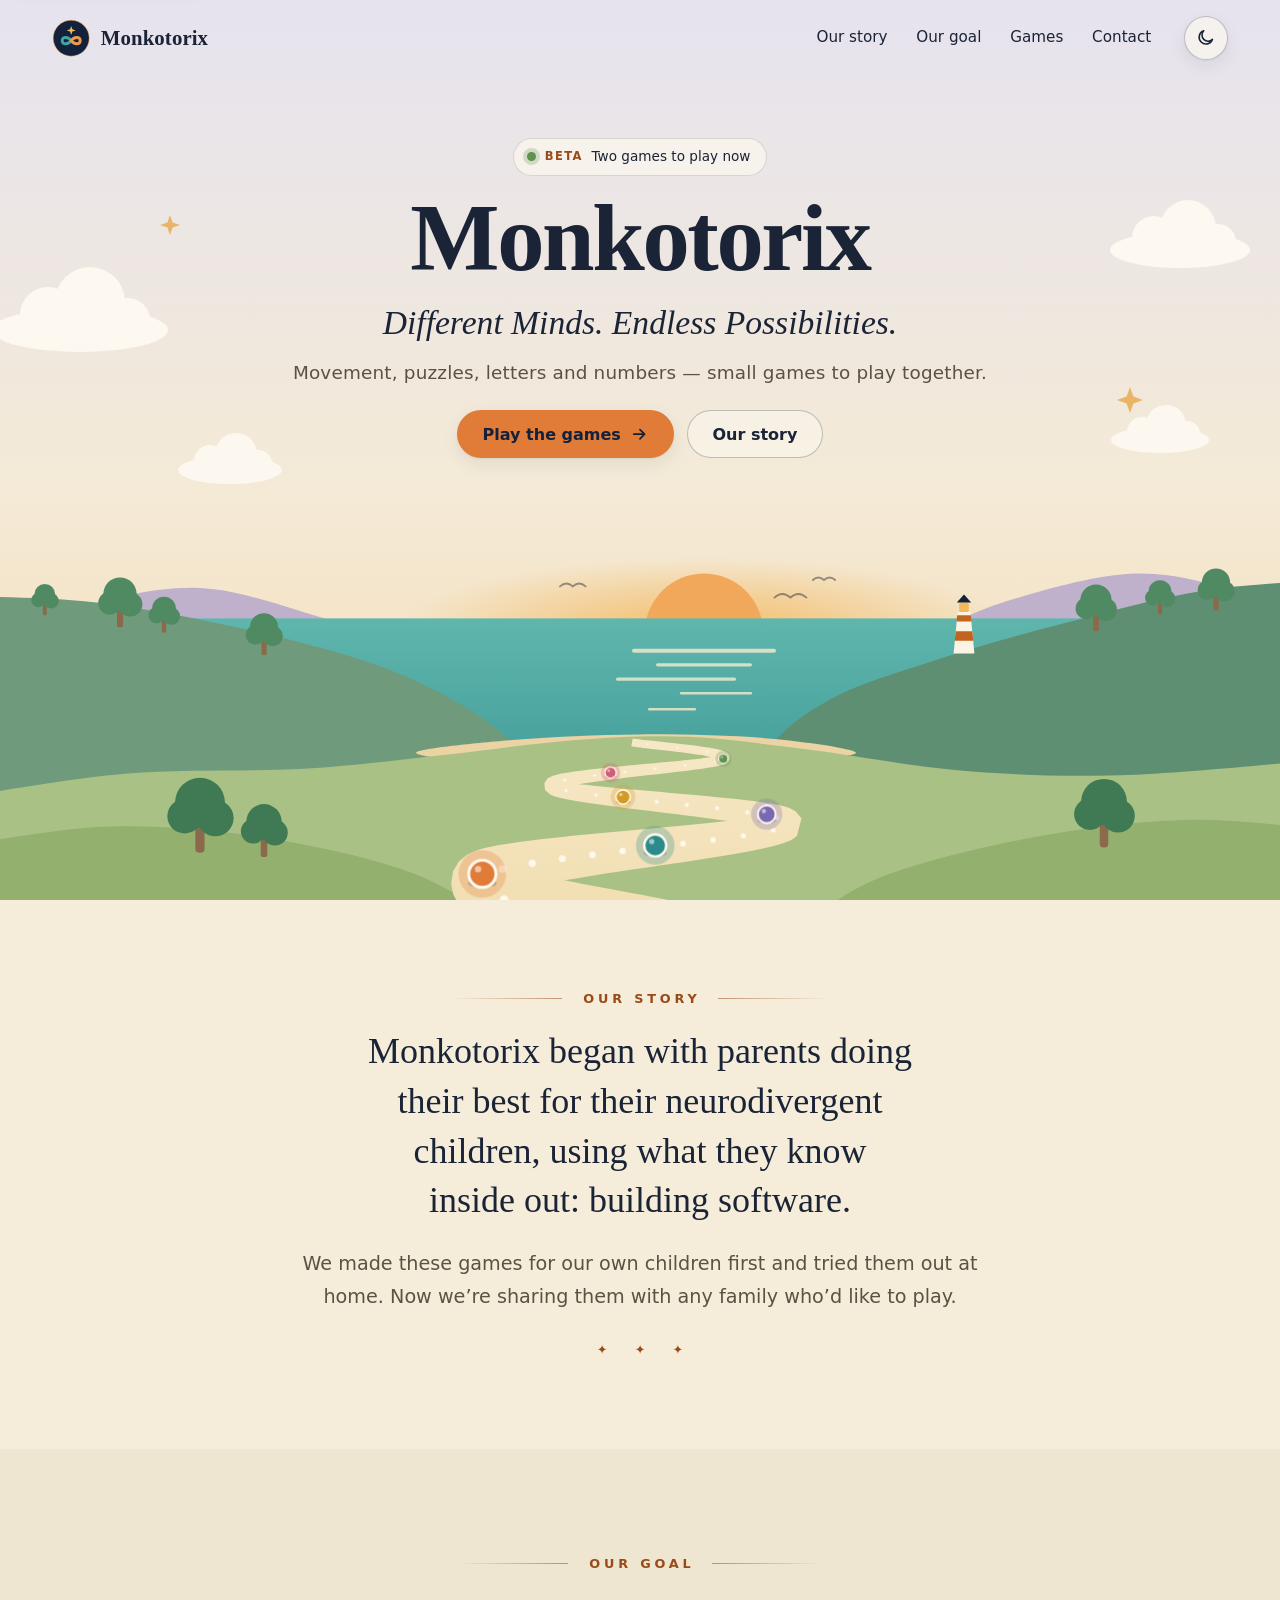
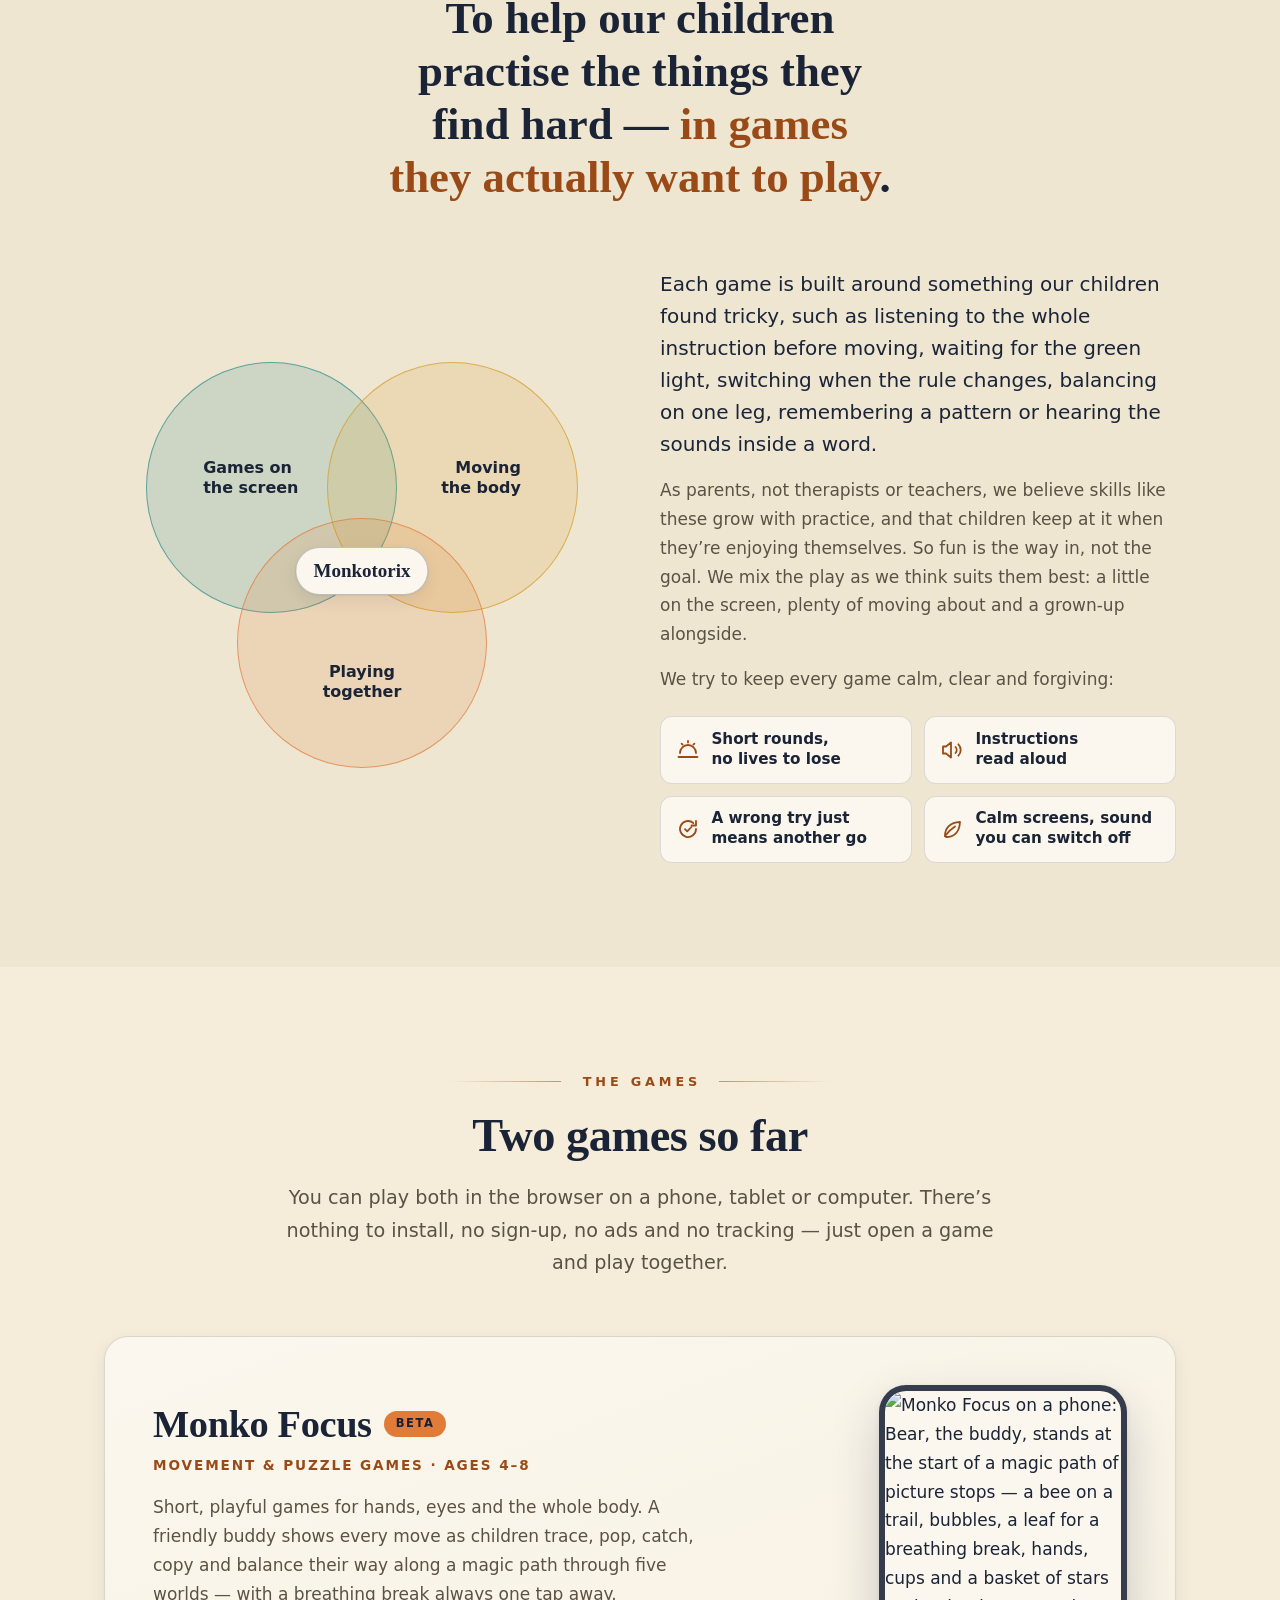
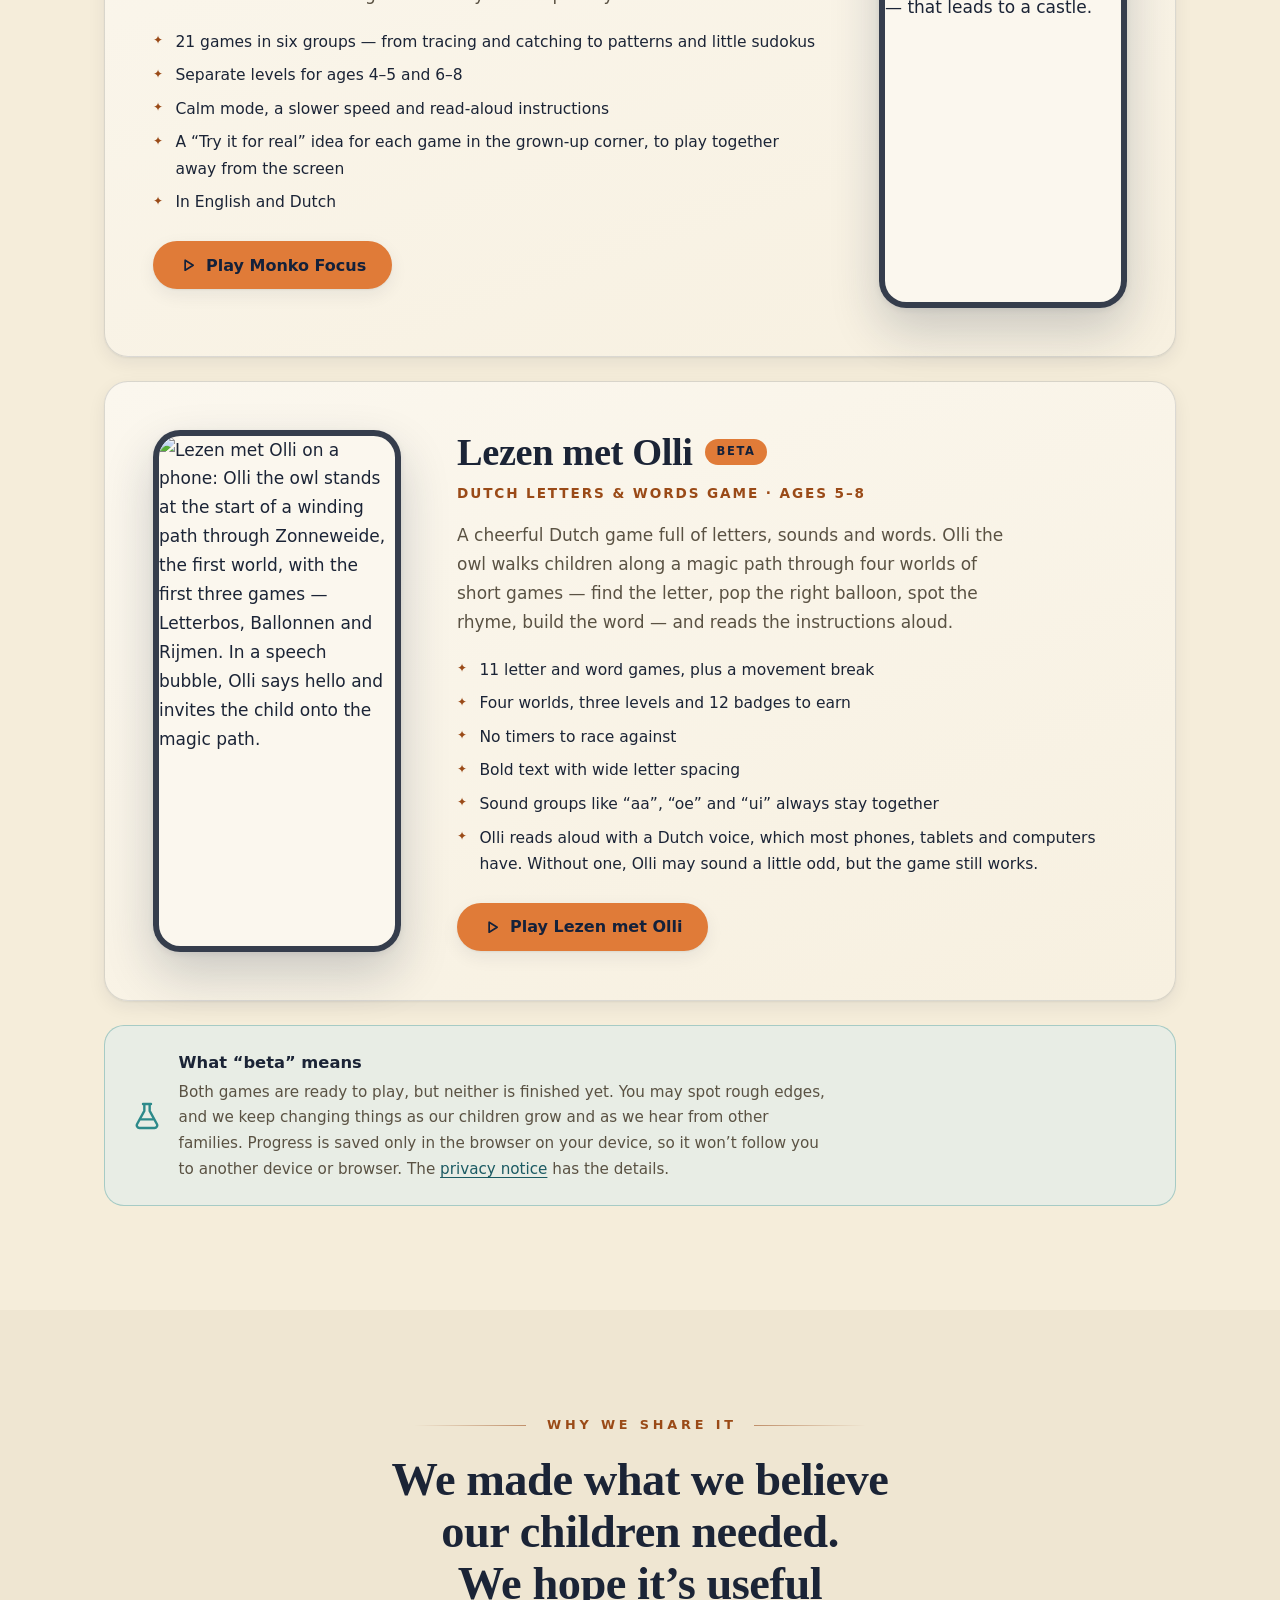
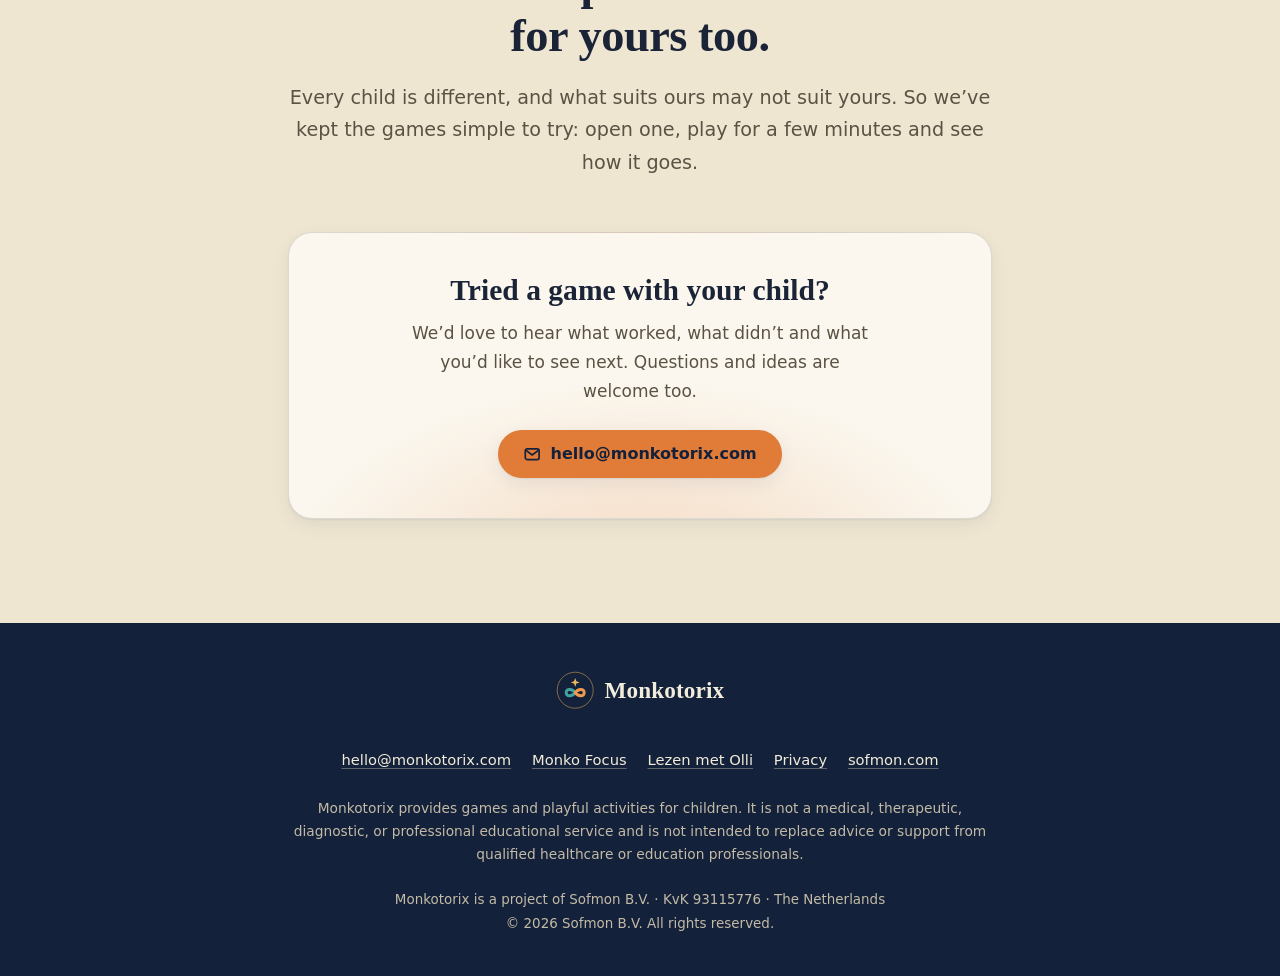
==== commit 7fdaa145: "Rename NeuroCrew to Monko Focus on the site and rebuild the game The game is now called Monko Focus." ====
--- a/site/index.html
+++ b/site/index.html
@@ -512,7 +512,7 @@
         </div>
         <article class="game-panel" id="game-neurocrew" aria-labelledby="neurocrew-h">
           <div>
-            <div class="game-head"><h3 id="neurocrew-h">NeuroCrew</h3><span class="badge-beta">Beta</span></div>
+            <div class="game-head"><h3 id="neurocrew-h">Monko Focus</h3><span class="badge-beta">Beta</span></div>
             <p class="sub">Movement &amp; puzzle games · <span class="nowrap">Ages 4–8</span></p>
             <p class="desc">Short, playful games for hands, eyes and the whole body. A friendly buddy shows every move as children trace, pop, catch, copy and balance their way along a magic path through five worlds — with a breathing break always one tap away.</p>
             <ul class="game-points">
@@ -523,11 +523,11 @@
               <li>In English and Dutch</li>
             </ul>
             <div class="game-actions">
-              <a class="btn primary" href="/games/neurocrew/"><svg class="icon" aria-hidden="true"><use href="#i-play"/></svg>Play NeuroCrew</a>
+              <a class="btn primary" href="/games/neurocrew/"><svg class="icon" aria-hidden="true"><use href="#i-play"/></svg>Play Monko Focus</a>
             </div>
           </div>
           <div class="game-shot">
-            <img src="/assets/neurocrew.webp" width="640" height="1385" loading="lazy" decoding="async" alt="NeuroCrew on a phone: Bear, the buddy, stands at the start of a magic path of picture stops — a bee on a trail, bubbles, a leaf for a breathing break, hands, cups and a basket of stars — that leads to a castle.">
+            <img src="/assets/neurocrew.webp" width="640" height="1385" loading="lazy" decoding="async" alt="Monko Focus on a phone: Bear, the buddy, stands at the start of a magic path of picture stops — a bee on a trail, bubbles, a leaf for a breathing break, hands, cups and a basket of stars — that leads to a castle.">
           </div>
         </article>
 
@@ -582,7 +582,7 @@
     <a class="brand" href="#top"><svg aria-hidden="true"><use href="#emblem"/></svg>Monkotorix</a>
     <nav class="footer-links" aria-label="Footer">
       <a href="mailto:hello@monkotorix.com">hello@monkotorix.com</a>
-      <a href="/games/neurocrew/">NeuroCrew</a>
+      <a href="/games/neurocrew/">Monko Focus</a>
       <a href="/games/lezen-met-olli/" hreflang="nl" lang="nl">Lezen met Olli</a>
       <a href="/privacy/">Privacy</a>
       <a href="https://www.sofmon.com" rel="noopener">sofmon.com</a>
